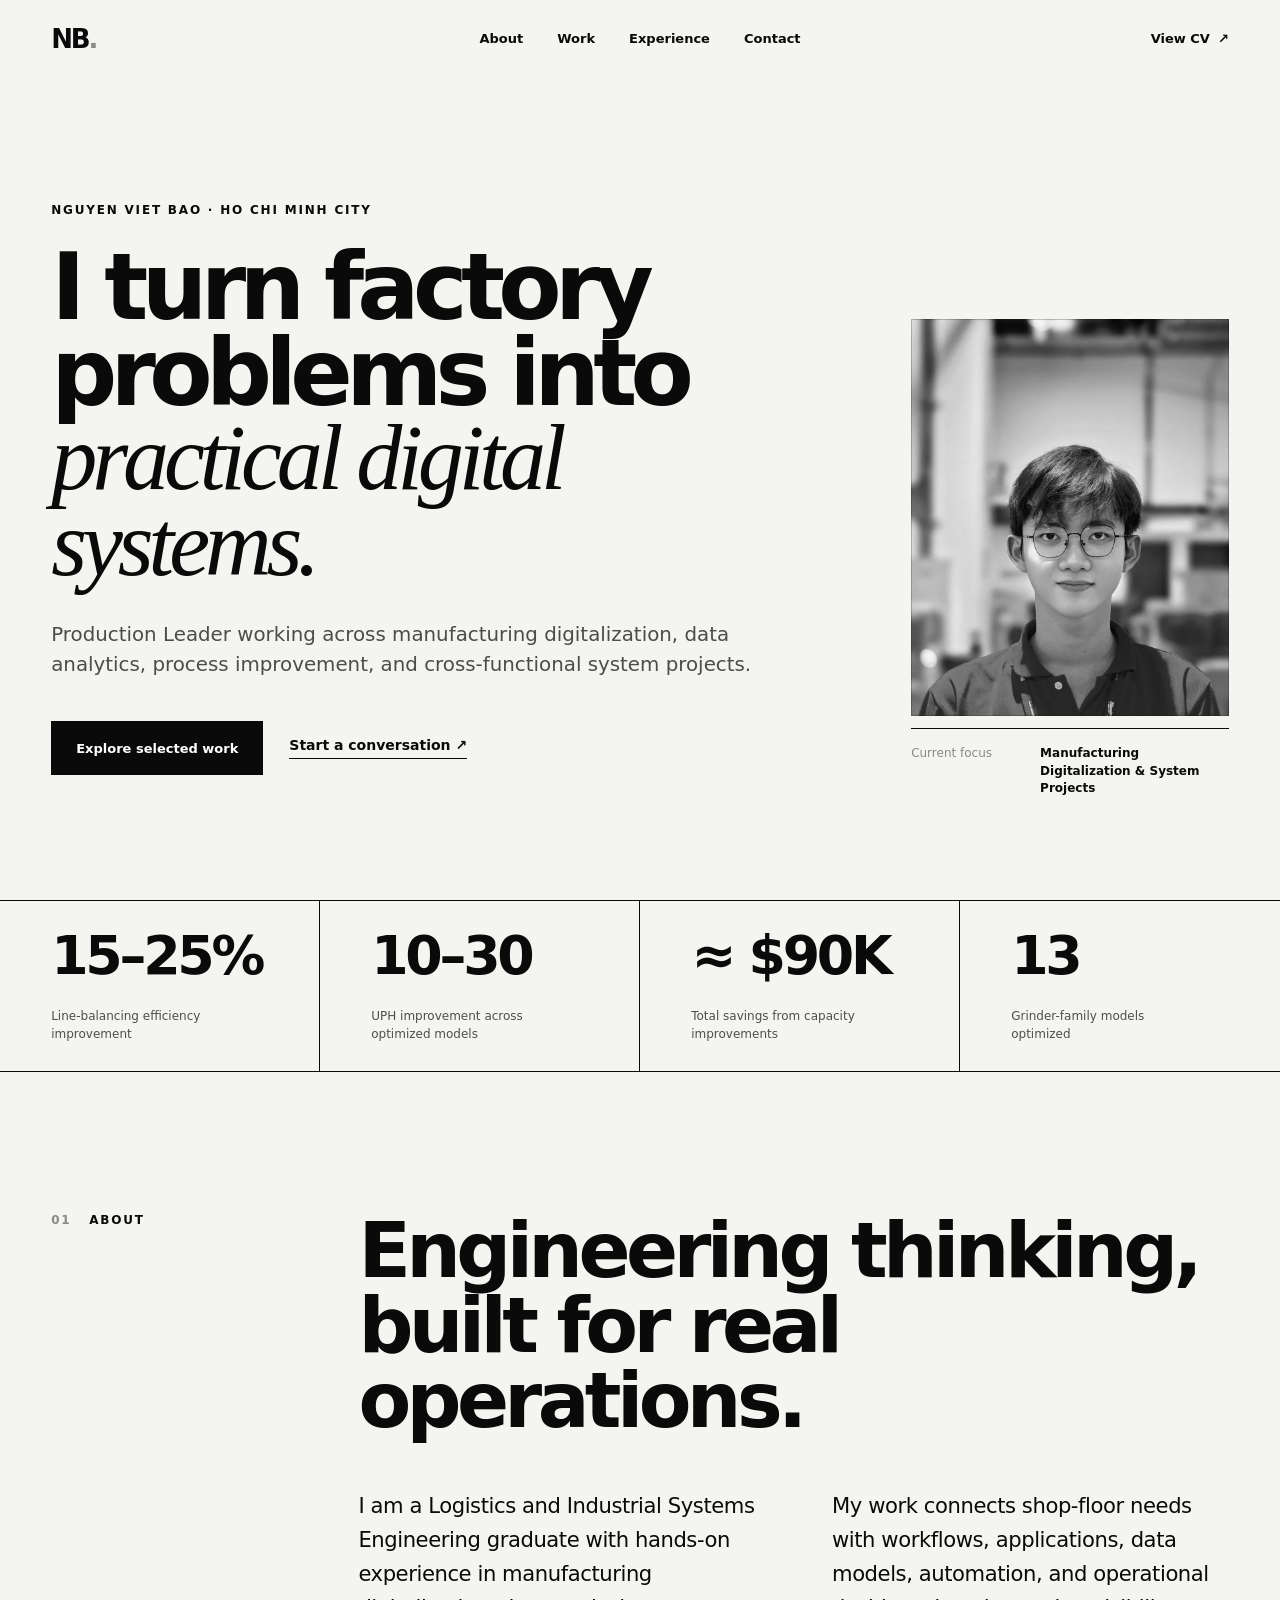
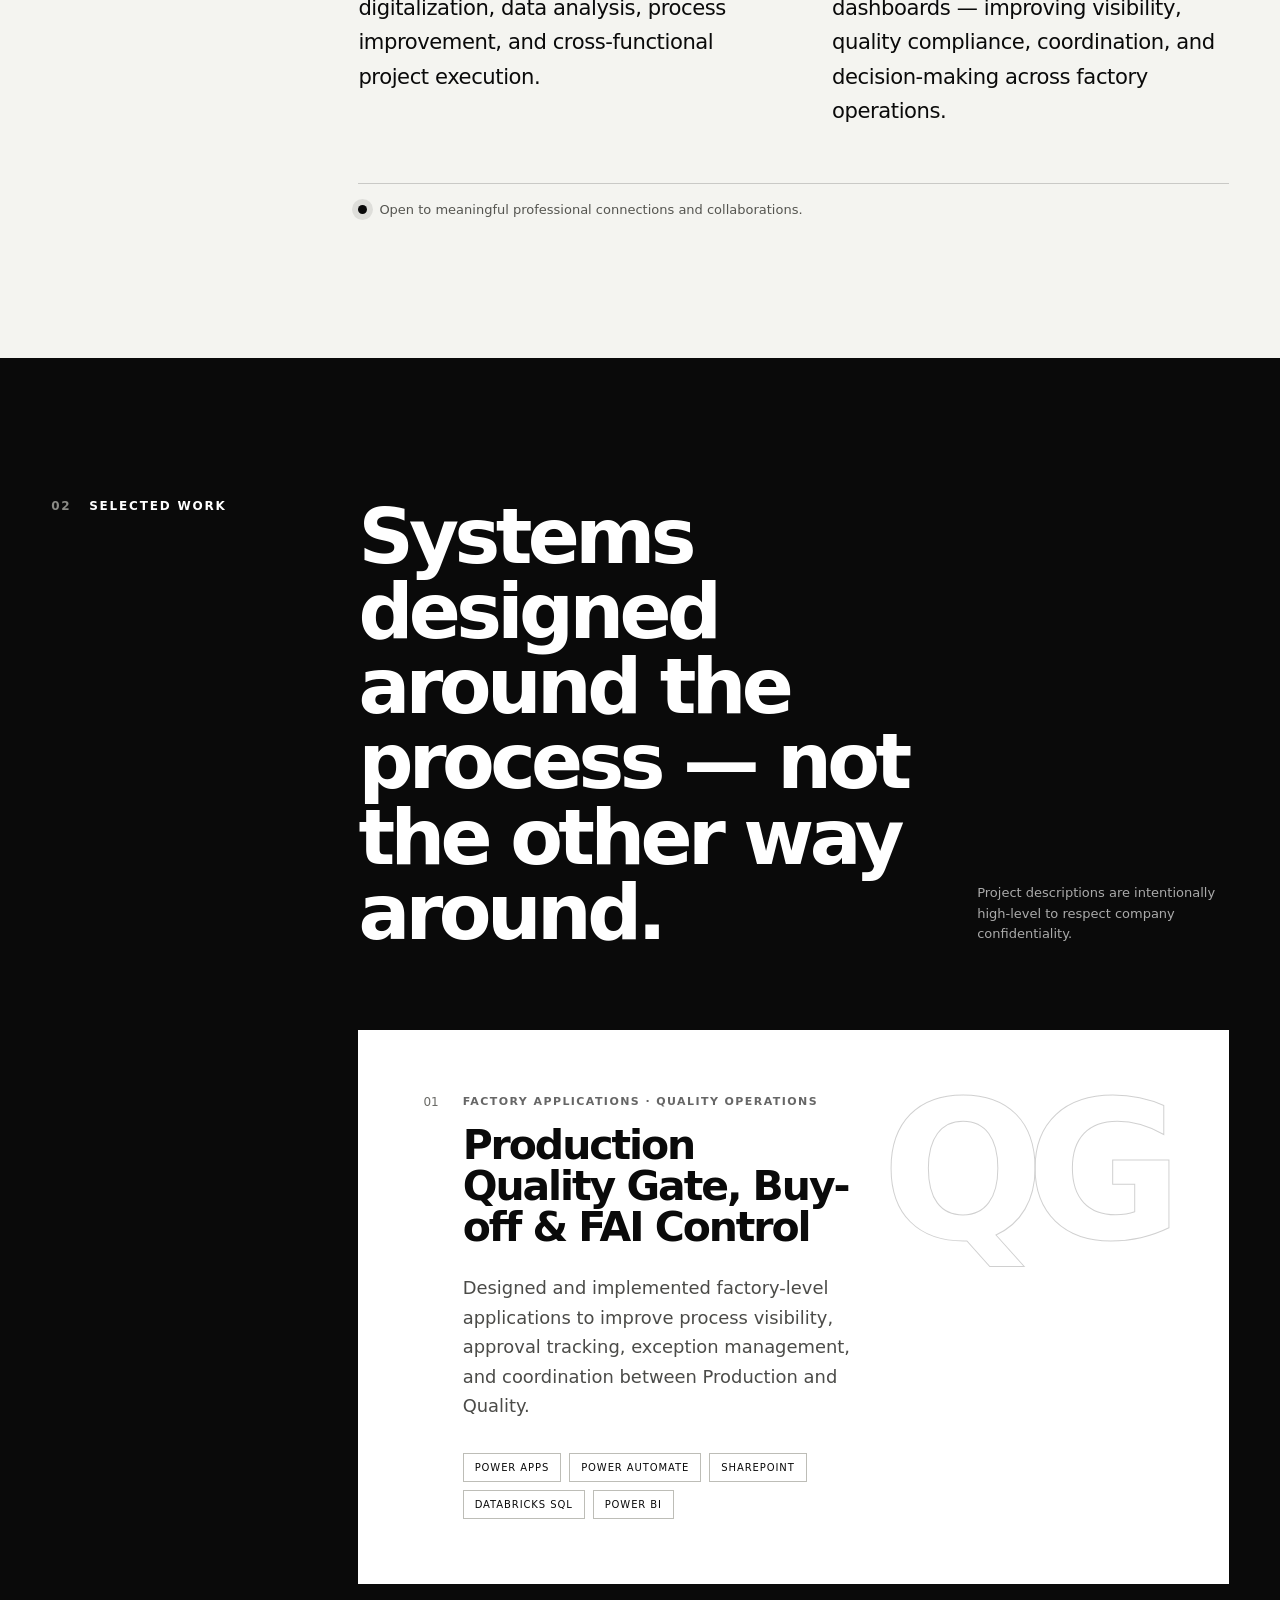
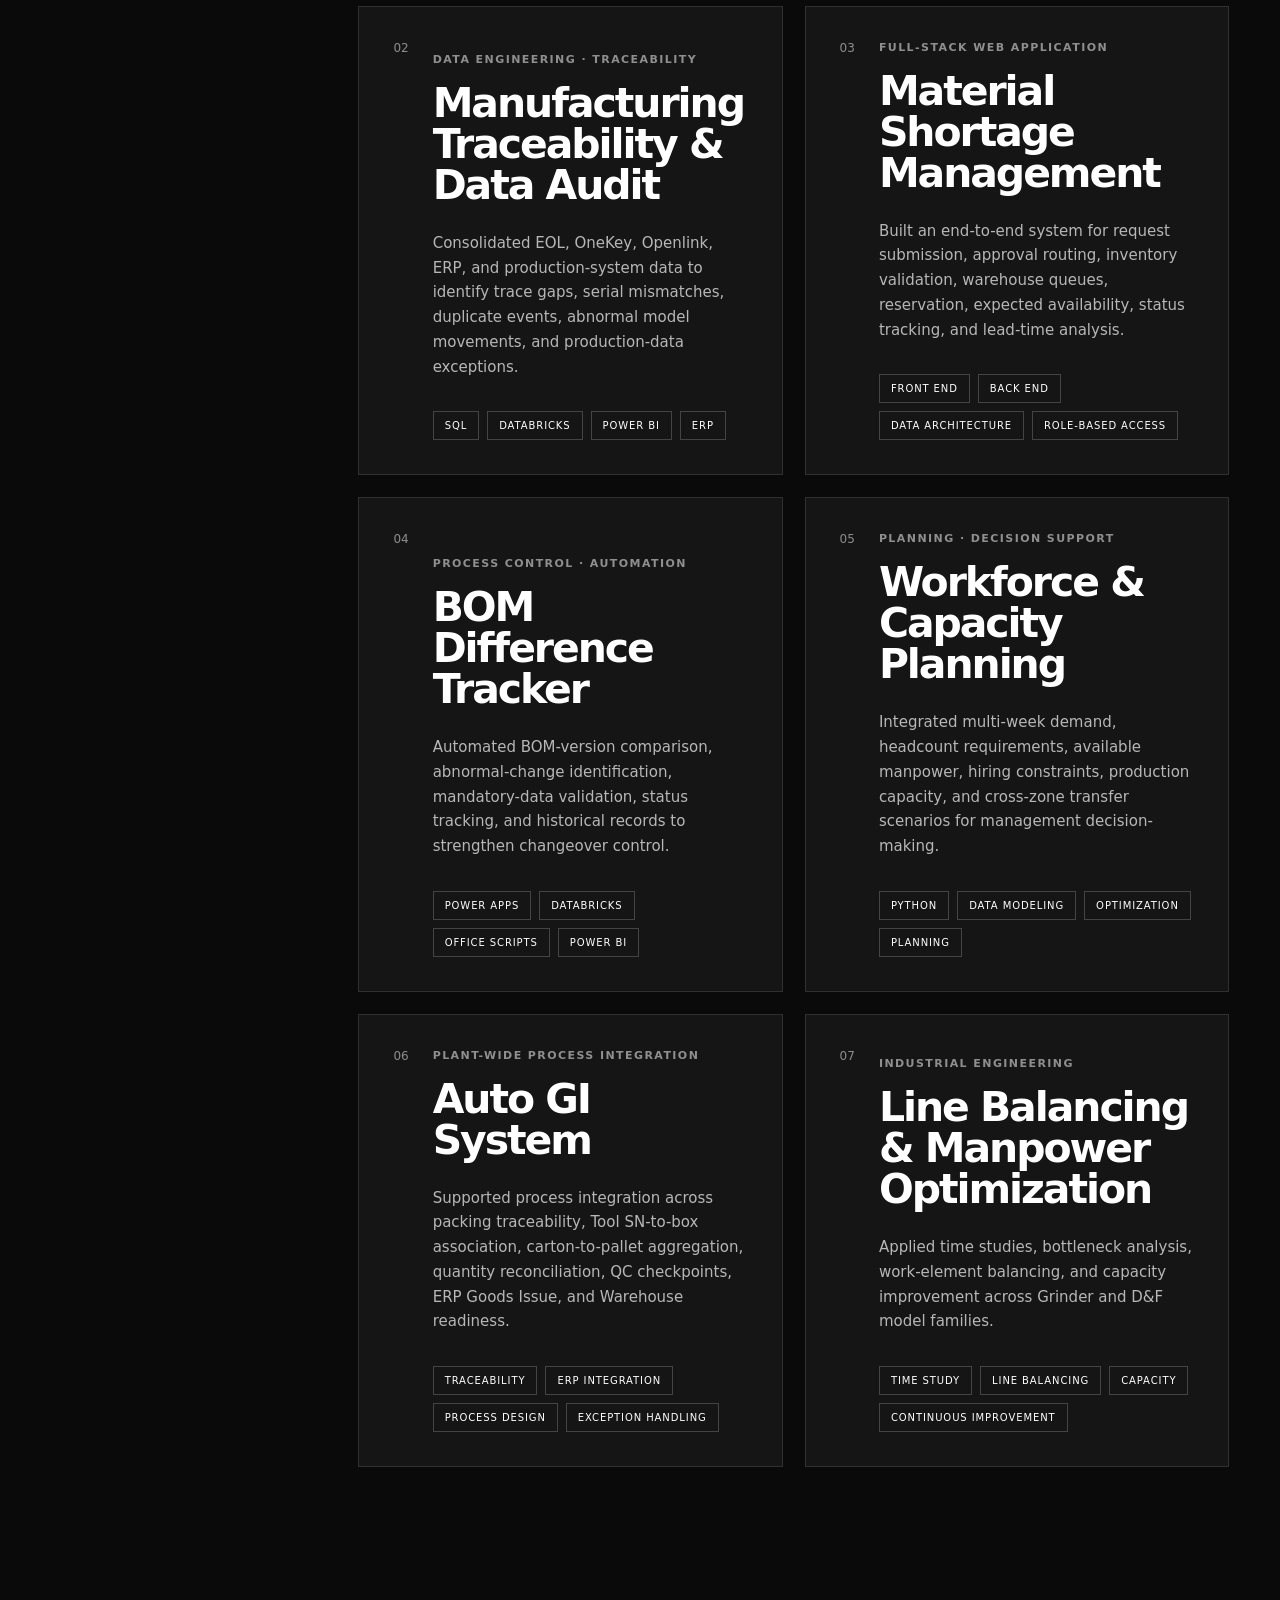
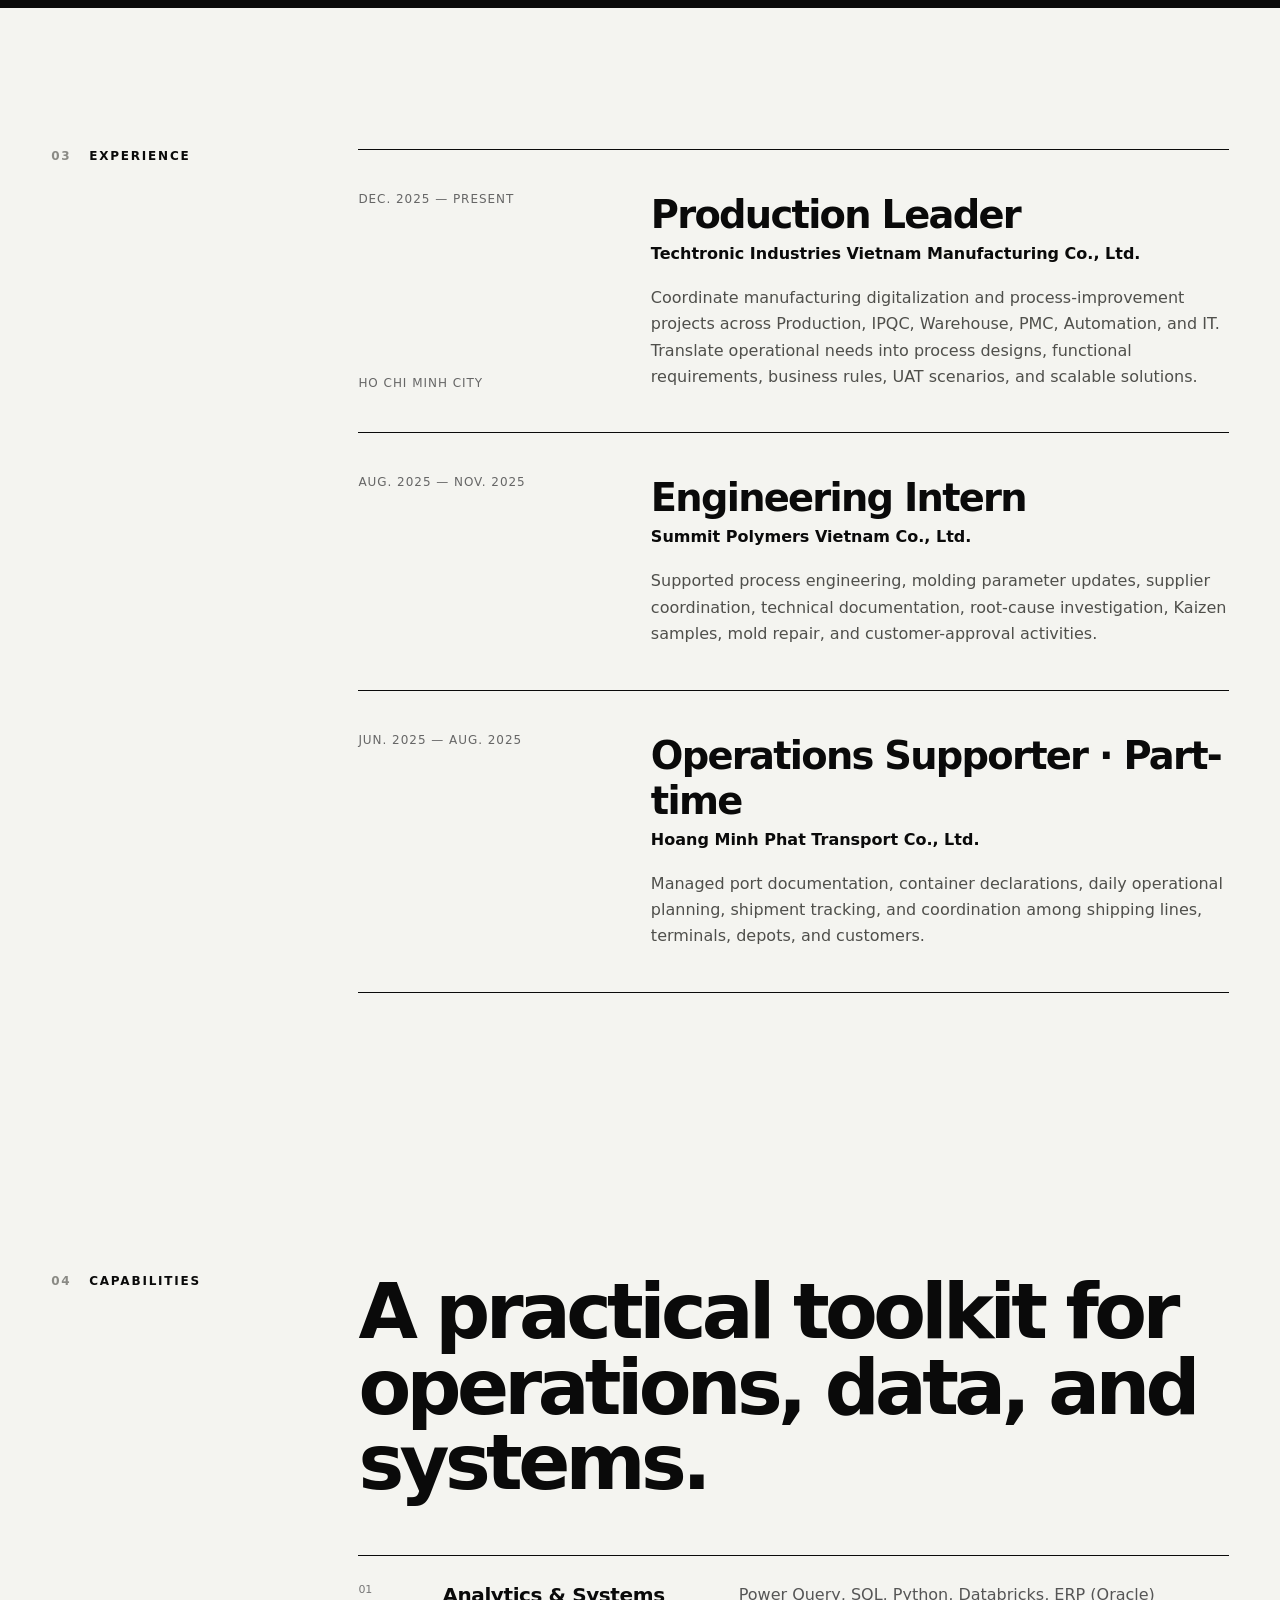
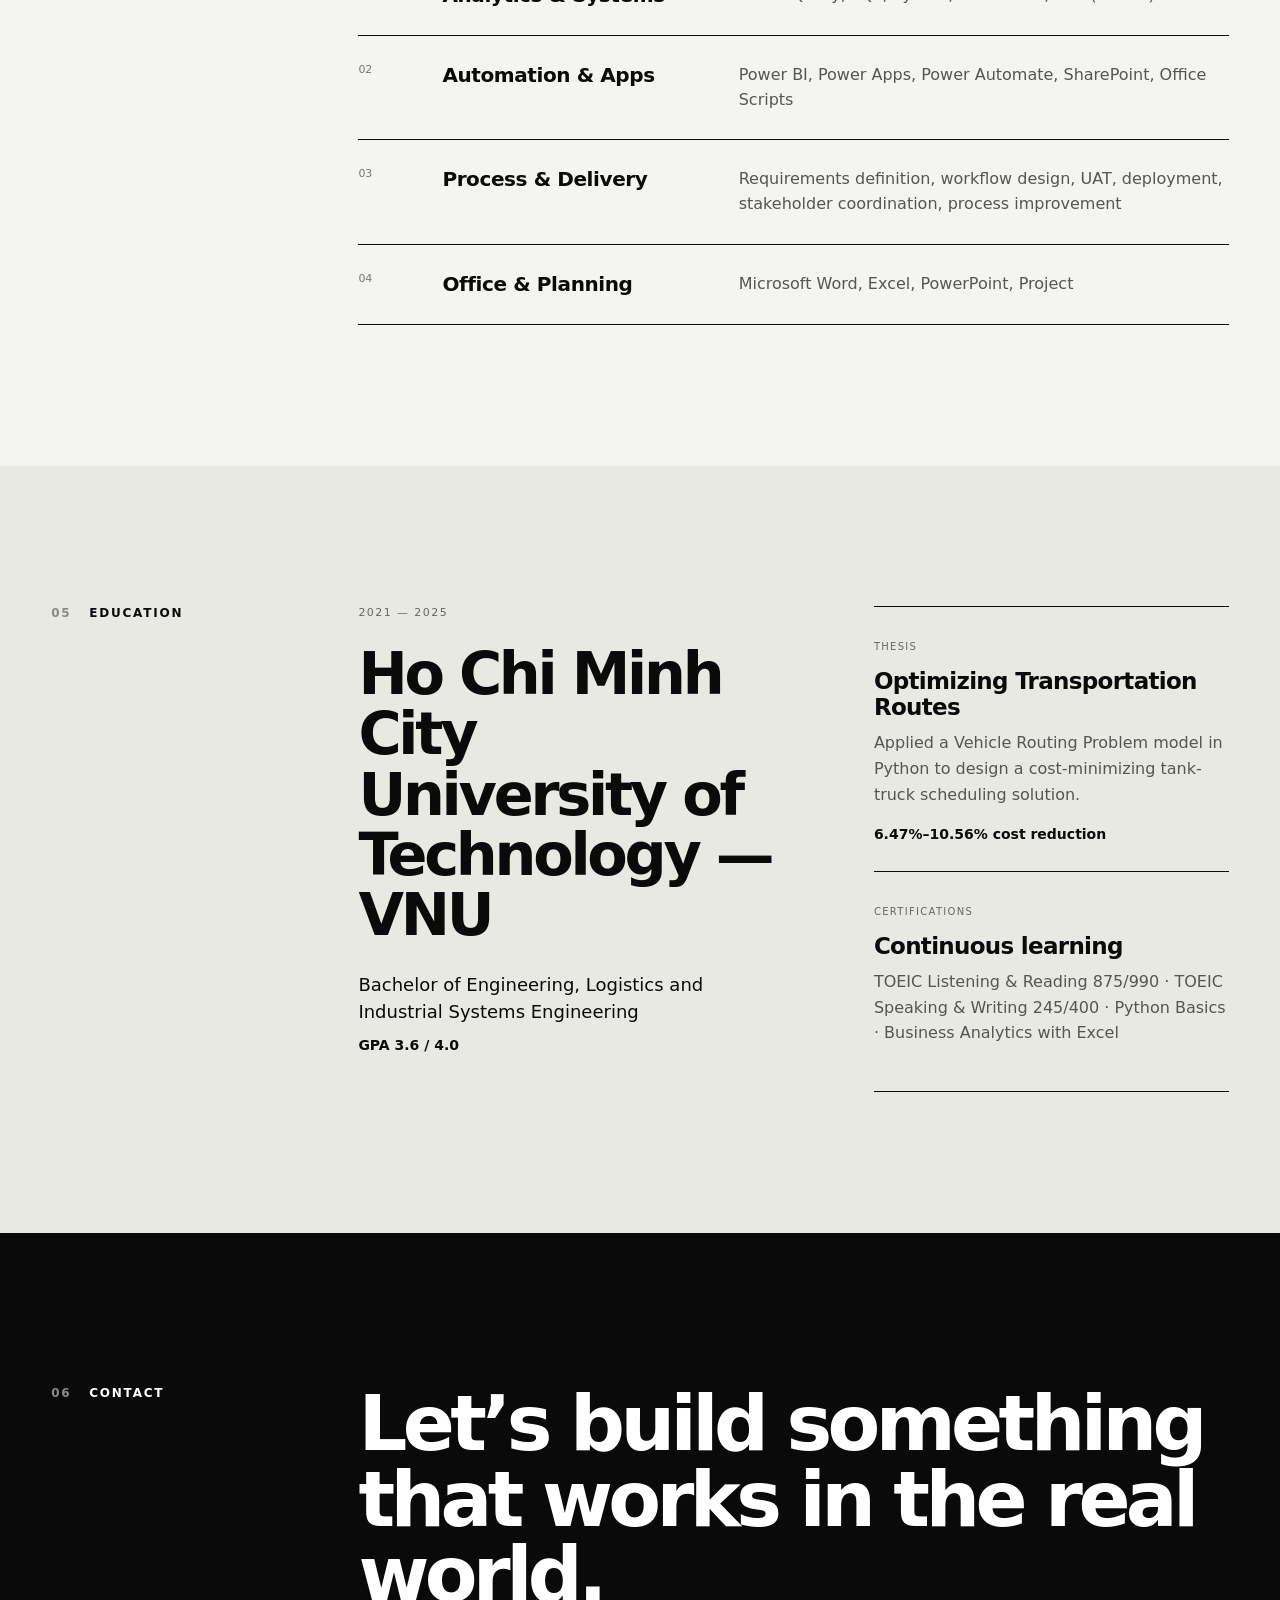
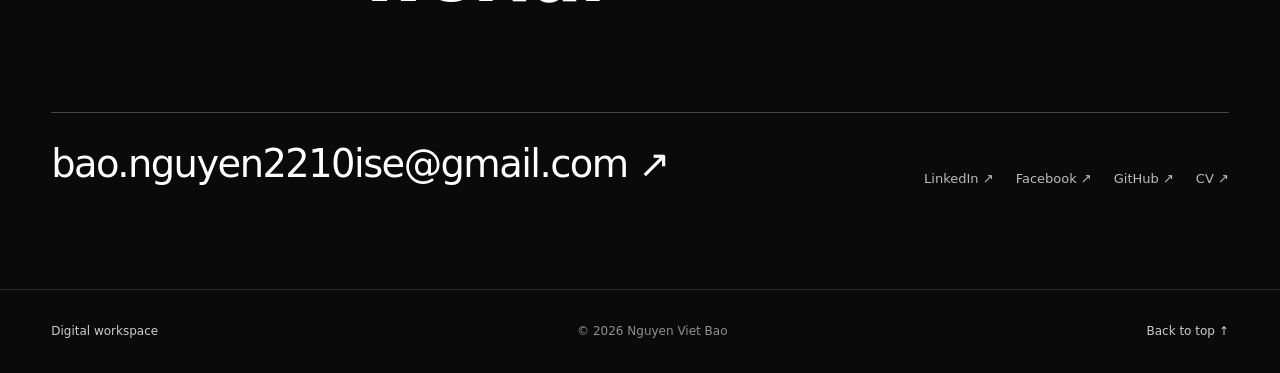
==== portfolio/index.html @ 80ccd32d "Add portfolio website" ====
<!doctype html>
<html lang="en">
<head>
  <meta charset="utf-8">
  <meta name="viewport" content="width=device-width, initial-scale=1">
  <meta name="description" content="Portfolio of Nguyen Viet Bao — Production Leader focused on manufacturing digitalization, system projects, data analytics, and process improvement.">
  <meta name="author" content="Nguyen Viet Bao">
  <meta name="theme-color" content="#0a0a0a">
  <meta property="og:title" content="Nguyen Viet Bao — Portfolio">
  <meta property="og:description" content="Manufacturing digitalization, systems projects, data analytics, and process improvement.">
  <meta property="og:type" content="website">
  <meta property="og:url" content="https://baonguyen2210ise-bit.github.io/portfolio/">
  <meta property="og:image" content="https://baonguyen2210ise-bit.github.io/portfolio/assets/images/profile.webp">
  <link rel="canonical" href="https://baonguyen2210ise-bit.github.io/portfolio/">
  <link rel="icon" href="./favicon.svg" type="image/svg+xml">
  <link rel="preload" href="./assets/images/profile.webp" as="image" type="image/webp">
  <link rel="stylesheet" href="./assets/css/style.css">
  <title>Nguyen Viet Bao — Manufacturing Digitalization Portfolio</title>
</head>
<body>
  <div class="page-loader" aria-hidden="true"><span>NB</span></div>
  <div class="scroll-progress" aria-hidden="true"></div>

  <header class="site-header" id="top">
    <a class="logo" href="#top" aria-label="Back to top">NB<span>.</span></a>
    <button class="menu-toggle" type="button" aria-expanded="false" aria-controls="main-nav">
      <span></span><span></span><span></span><span class="sr-only">Toggle navigation</span>
    </button>
    <nav id="main-nav" class="main-nav" aria-label="Primary navigation">
      <a href="#about">About</a>
      <a href="#work">Work</a>
      <a href="#experience">Experience</a>
      <a href="#contact">Contact</a>
    </nav>
    <a class="header-cta" href="./assets/documents/Nguyen_Viet_Bao_CV.pdf" target="_blank" rel="noopener">View CV <span>↗</span></a>
  </header>

  <main>
    <section class="hero section-pad" aria-labelledby="hero-title">
      <div class="hero-copy reveal">
        <p class="kicker">Nguyen Viet Bao · Ho Chi Minh City</p>
        <h1 id="hero-title">I turn factory problems into <em>practical digital systems.</em></h1>
        <p class="hero-summary">Production Leader working across manufacturing digitalization, data analytics, process improvement, and cross-functional system projects.</p>
        <div class="hero-actions">
          <a class="button button-dark" href="#work">Explore selected work</a>
          <a class="text-link" href="mailto:bao.nguyen2210ise@gmail.com">Start a conversation <span>↗</span></a>
        </div>
      </div>
      <figure class="hero-portrait reveal" data-delay="120">
        <div class="portrait-frame"><img src="./assets/images/profile.webp" alt="Portrait of Nguyen Viet Bao" width="960" height="1200"></div>
        <figcaption><span>Current focus</span><strong>Manufacturing Digitalization &amp; System Projects</strong></figcaption>
      </figure>
    </section>

    <section class="metrics" aria-label="Selected career outcomes">
      <div class="metric reveal"><strong>15–25%</strong><span>Line-balancing efficiency improvement</span></div>
      <div class="metric reveal" data-delay="70"><strong>10–30</strong><span>UPH improvement across optimized models</span></div>
      <div class="metric reveal" data-delay="140"><strong>≈ $90K</strong><span>Total savings from capacity improvements</span></div>
      <div class="metric reveal" data-delay="210"><strong>13</strong><span>Grinder-family models optimized</span></div>
    </section>

    <section id="about" class="about section-pad section-grid">
      <div class="section-label reveal"><span>01</span> About</div>
      <div class="about-content reveal">
        <h2>Engineering thinking, built for real operations.</h2>
        <div class="about-columns">
          <p>I am a Logistics and Industrial Systems Engineering graduate with hands-on experience in manufacturing digitalization, data analysis, process improvement, and cross-functional project execution.</p>
          <p>My work connects shop-floor needs with workflows, applications, data models, automation, and operational dashboards — improving visibility, quality compliance, coordination, and decision-making across factory operations.</p>
        </div>
        <div class="availability"><span></span> Open to meaningful professional connections and collaborations.</div>
      </div>
    </section>

    <section id="work" class="work section-pad section-grid section-dark">
      <div class="section-label reveal"><span>02</span> Selected work</div>
      <div class="work-content">
        <div class="work-heading reveal">
          <h2>Systems designed around the process — not the other way around.</h2>
          <p>Project descriptions are intentionally high-level to respect company confidentiality.</p>
        </div>

        <article class="project project-featured reveal">
          <div class="project-index">01</div>
          <div class="project-main">
            <p class="project-type">Factory applications · Quality operations</p>
            <h3>Production Quality Gate, Buy-off &amp; FAI Control</h3>
            <p>Designed and implemented factory-level applications to improve process visibility, approval tracking, exception management, and coordination between Production and Quality.</p>
            <ul class="tags" aria-label="Technologies"><li>Power Apps</li><li>Power Automate</li><li>SharePoint</li><li>Databricks SQL</li><li>Power BI</li></ul>
          </div>
          <div class="project-mark" aria-hidden="true">QG</div>
        </article>

        <div class="project-grid">
          <article class="project reveal">
            <div class="project-index">02</div>
            <div class="project-main">
              <p class="project-type">Data engineering · Traceability</p>
              <h3>Manufacturing Traceability &amp; Data Audit</h3>
              <p>Consolidated EOL, OneKey, Openlink, ERP, and production-system data to identify trace gaps, serial mismatches, duplicate events, abnormal model movements, and production-data exceptions.</p>
              <ul class="tags"><li>SQL</li><li>Databricks</li><li>Power BI</li><li>ERP</li></ul>
            </div>
          </article>

          <article class="project reveal" data-delay="80">
            <div class="project-index">03</div>
            <div class="project-main">
              <p class="project-type">Full-stack web application</p>
              <h3>Material Shortage Management</h3>
              <p>Built an end-to-end system for request submission, approval routing, inventory validation, warehouse queues, reservation, expected availability, status tracking, and lead-time analysis.</p>
              <ul class="tags"><li>Front end</li><li>Back end</li><li>Data architecture</li><li>Role-based access</li></ul>
            </div>
          </article>

          <article class="project reveal">
            <div class="project-index">04</div>
            <div class="project-main">
              <p class="project-type">Process control · Automation</p>
              <h3>BOM Difference Tracker</h3>
              <p>Automated BOM-version comparison, abnormal-change identification, mandatory-data validation, status tracking, and historical records to strengthen changeover control.</p>
              <ul class="tags"><li>Power Apps</li><li>Databricks</li><li>Office Scripts</li><li>Power BI</li></ul>
            </div>
          </article>

          <article class="project reveal" data-delay="80">
            <div class="project-index">05</div>
            <div class="project-main">
              <p class="project-type">Planning · Decision support</p>
              <h3>Workforce &amp; Capacity Planning</h3>
              <p>Integrated multi-week demand, headcount requirements, available manpower, hiring constraints, production capacity, and cross-zone transfer scenarios for management decision-making.</p>
              <ul class="tags"><li>Python</li><li>Data modeling</li><li>Optimization</li><li>Planning</li></ul>
            </div>
          </article>

          <article class="project reveal">
            <div class="project-index">06</div>
            <div class="project-main">
              <p class="project-type">Plant-wide process integration</p>
              <h3>Auto GI System</h3>
              <p>Supported process integration across packing traceability, Tool SN-to-box association, carton-to-pallet aggregation, quantity reconciliation, QC checkpoints, ERP Goods Issue, and Warehouse readiness.</p>
              <ul class="tags"><li>Traceability</li><li>ERP integration</li><li>Process design</li><li>Exception handling</li></ul>
            </div>
          </article>

          <article class="project reveal" data-delay="80">
            <div class="project-index">07</div>
            <div class="project-main">
              <p class="project-type">Industrial engineering</p>
              <h3>Line Balancing &amp; Manpower Optimization</h3>
              <p>Applied time studies, bottleneck analysis, work-element balancing, and capacity improvement across Grinder and D&amp;F model families.</p>
              <ul class="tags"><li>Time study</li><li>Line balancing</li><li>Capacity</li><li>Continuous improvement</li></ul>
            </div>
          </article>
        </div>
      </div>
    </section>

    <section id="experience" class="experience section-pad section-grid">
      <div class="section-label reveal"><span>03</span> Experience</div>
      <div class="timeline">
        <article class="timeline-item reveal">
          <div class="timeline-meta"><time>Dec. 2025 — Present</time><span>Ho Chi Minh City</span></div>
          <div class="timeline-body"><h3>Production Leader</h3><p class="company">Techtronic Industries Vietnam Manufacturing Co., Ltd.</p><p>Coordinate manufacturing digitalization and process-improvement projects across Production, IPQC, Warehouse, PMC, Automation, and IT. Translate operational needs into process designs, functional requirements, business rules, UAT scenarios, and scalable solutions.</p></div>
        </article>
        <article class="timeline-item reveal">
          <div class="timeline-meta"><time>Aug. 2025 — Nov. 2025</time></div>
          <div class="timeline-body"><h3>Engineering Intern</h3><p class="company">Summit Polymers Vietnam Co., Ltd.</p><p>Supported process engineering, molding parameter updates, supplier coordination, technical documentation, root-cause investigation, Kaizen samples, mold repair, and customer-approval activities.</p></div>
        </article>
        <article class="timeline-item reveal">
          <div class="timeline-meta"><time>Jun. 2025 — Aug. 2025</time></div>
          <div class="timeline-body"><h3>Operations Supporter · Part-time</h3><p class="company">Hoang Minh Phat Transport Co., Ltd.</p><p>Managed port documentation, container declarations, daily operational planning, shipment tracking, and coordination among shipping lines, terminals, depots, and customers.</p></div>
        </article>
      </div>
    </section>

    <section class="capabilities section-pad section-grid">
      <div class="section-label reveal"><span>04</span> Capabilities</div>
      <div class="capability-content">
        <div class="capability-intro reveal"><h2>A practical toolkit for operations, data, and systems.</h2></div>
        <div class="capability-list">
          <div class="capability-row reveal"><span>01</span><h3>Analytics &amp; Systems</h3><p>Power Query, SQL, Python, Databricks, ERP (Oracle)</p></div>
          <div class="capability-row reveal"><span>02</span><h3>Automation &amp; Apps</h3><p>Power BI, Power Apps, Power Automate, SharePoint, Office Scripts</p></div>
          <div class="capability-row reveal"><span>03</span><h3>Process &amp; Delivery</h3><p>Requirements definition, workflow design, UAT, deployment, stakeholder coordination, process improvement</p></div>
          <div class="capability-row reveal"><span>04</span><h3>Office &amp; Planning</h3><p>Microsoft Word, Excel, PowerPoint, Project</p></div>
        </div>
      </div>
    </section>

    <section class="education section-pad section-grid section-soft">
      <div class="section-label reveal"><span>05</span> Education</div>
      <div class="education-content">
        <article class="education-main reveal"><p class="year">2021 — 2025</p><h2>Ho Chi Minh City University of Technology — VNU</h2><p>Bachelor of Engineering, Logistics and Industrial Systems Engineering</p><strong>GPA 3.6 / 4.0</strong></article>
        <div class="education-details">
          <article class="mini-card reveal"><span>Thesis</span><h3>Optimizing Transportation Routes</h3><p>Applied a Vehicle Routing Problem model in Python to design a cost-minimizing tank-truck scheduling solution.</p><strong>6.47%–10.56% cost reduction</strong></article>
          <article class="mini-card reveal" data-delay="80"><span>Certifications</span><h3>Continuous learning</h3><p>TOEIC Listening &amp; Reading 875/990 · TOEIC Speaking &amp; Writing 245/400 · Python Basics · Business Analytics with Excel</p></article>
        </div>
      </div>
    </section>

    <section id="contact" class="contact section-pad section-dark">
      <div class="contact-top reveal"><p class="section-label"><span>06</span> Contact</p><h2>Let’s build something that works in the real world.</h2></div>
      <div class="contact-bottom reveal">
        <a class="email-link" href="mailto:bao.nguyen2210ise@gmail.com">bao.nguyen2210ise@gmail.com <span>↗</span></a>
        <div class="social-links">
          <a href="https://www.linkedin.com/in/bao-nguyen-ba9554152/" target="_blank" rel="noopener noreferrer">LinkedIn ↗</a>
          <a href="https://www.facebook.com/nguyenbao2210" target="_blank" rel="noopener noreferrer">Facebook ↗</a>
          <a href="https://github.com/baonguyen2210ise-bit" target="_blank" rel="noopener noreferrer">GitHub ↗</a>
          <a href="./assets/documents/Nguyen_Viet_Bao_CV.pdf" target="_blank" rel="noopener">CV ↗</a>
        </div>
      </div>
    </section>
  </main>

  <footer class="site-footer">
    <a href="../">Digital workspace</a>
    <span>© <span id="year"></span> Nguyen Viet Bao</span>
    <a href="#top">Back to top ↑</a>
  </footer>

  <script src="./assets/js/main.js" defer></script>
</body>
</html>
---- portfolio/assets/css/style.css ----
:root {
  --ink:#0a0a0a;
  --paper:#f4f4f0;
  --white:#fff;
  --soft:#e9e9e4;
  --mid:#8a8a85;
  --line:rgba(10,10,10,.18);
  --line-light:rgba(255,255,255,.24);
  --ease:cubic-bezier(.2,.75,.2,1);
}
* { box-sizing:border-box; }
html { scroll-behavior:smooth; scroll-padding-top:90px; }
body { margin:0; background:var(--paper); color:var(--ink); font-family:Inter, ui-sans-serif, system-ui, -apple-system, BlinkMacSystemFont, "Segoe UI", sans-serif; -webkit-font-smoothing:antialiased; }
body.menu-open { overflow:hidden; }
a { color:inherit; }
img { max-width:100%; display:block; }
button { font:inherit; }
::selection { background:var(--ink); color:var(--paper); }
.sr-only { position:absolute; width:1px; height:1px; padding:0; margin:-1px; overflow:hidden; clip:rect(0,0,0,0); white-space:nowrap; border:0; }
.page-loader { position:fixed; inset:0; z-index:9999; display:grid; place-items:center; background:var(--ink); color:var(--white); transition:opacity .7s var(--ease), visibility .7s var(--ease); }
.page-loader span { width:72px; height:72px; border:1px solid rgba(255,255,255,.55); border-radius:50%; display:grid; place-items:center; font-weight:800; letter-spacing:-.05em; animation:pulse 1.2s ease-in-out infinite; }
body.loaded .page-loader { opacity:0; visibility:hidden; }
@keyframes pulse { 50% { transform:scale(.92); opacity:.6; } }
.scroll-progress { position:fixed; top:0; left:0; z-index:2000; width:100%; height:2px; background:var(--ink); transform:scaleX(0); transform-origin:left; }
.site-header { position:sticky; top:0; z-index:1000; height:78px; padding:0 clamp(22px,4vw,64px); display:grid; grid-template-columns:1fr auto 1fr; align-items:center; background:rgba(244,244,240,.9); border-bottom:1px solid transparent; backdrop-filter:blur(18px); transition:border-color .3s ease; }
.site-header.scrolled { border-color:var(--line); }
.logo { font-size:26px; line-height:1; font-weight:900; letter-spacing:-.08em; text-decoration:none; }
.logo span { color:var(--mid); }
.main-nav { display:flex; gap:34px; }
.main-nav a, .header-cta { font-size:13px; font-weight:700; text-decoration:none; position:relative; }
.main-nav a::after { content:""; position:absolute; left:0; right:0; bottom:-6px; height:1px; background:currentColor; transform:scaleX(0); transform-origin:right; transition:transform .35s var(--ease); }
.main-nav a:hover::after, .main-nav a.active::after { transform:scaleX(1); transform-origin:left; }
.header-cta { justify-self:end; display:flex; gap:8px; align-items:center; }
.header-cta span { transition:transform .3s var(--ease); }
.header-cta:hover span { transform:translate(3px,-3px); }
.menu-toggle { display:none; border:0; background:none; padding:10px; cursor:pointer; }
.menu-toggle > span:not(.sr-only) { display:block; width:23px; height:1px; background:var(--ink); margin:5px 0; transition:transform .3s ease, opacity .3s ease; }
.section-pad { padding:clamp(88px,11vw,170px) clamp(22px,4vw,64px); }
.section-grid { display:grid; grid-template-columns:minmax(140px,1fr) minmax(0,4fr); gap:clamp(40px,7vw,120px); }
.section-label { margin:0; font-size:12px; text-transform:uppercase; letter-spacing:.15em; font-weight:800; }
.section-label span { display:inline-block; width:32px; color:var(--mid); }
.section-dark { background:var(--ink); color:var(--white); }
.section-soft { background:var(--soft); }
.hero { min-height:calc(100vh - 78px); display:grid; grid-template-columns:minmax(0,1.55fr) minmax(280px,.65fr); align-items:center; gap:clamp(50px,8vw,140px); padding-top:clamp(64px,8vw,110px); padding-bottom:clamp(64px,8vw,110px); overflow:hidden; }
.kicker { margin:0 0 28px; font-size:12px; text-transform:uppercase; letter-spacing:.15em; font-weight:800; }
.hero h1 { margin:0; max-width:1080px; font-size:clamp(55px,7.2vw,116px); line-height:.93; letter-spacing:-.072em; font-weight:850; }
.hero h1 em { display:block; font-family:Georgia, "Times New Roman", serif; font-weight:400; letter-spacing:-.055em; }
.hero-summary { max-width:720px; margin:32px 0 0; font-size:clamp(18px,1.55vw,23px); line-height:1.55; color:#4c4c48; }
.hero-actions { margin-top:40px; display:flex; align-items:center; flex-wrap:wrap; gap:26px; }
.button { min-height:54px; display:inline-flex; align-items:center; justify-content:center; padding:0 24px; border:1px solid var(--ink); font-size:13px; font-weight:800; text-decoration:none; transition:background .3s ease, color .3s ease, transform .3s var(--ease); }
.button-dark { background:var(--ink); color:var(--white); }
.button:hover { transform:translateY(-3px); }
.button-dark:hover { background:transparent; color:var(--ink); }
.text-link { font-size:14px; font-weight:750; text-decoration:none; border-bottom:1px solid var(--ink); padding-bottom:5px; }
.text-link span { display:inline-block; transition:transform .3s var(--ease); }
.text-link:hover span { transform:translate(4px,-4px); }
.hero-portrait { margin:0; align-self:end; width:100%; }
.portrait-frame { position:relative; overflow:hidden; background:#d9d9d4; }
.portrait-frame::after { content:""; position:absolute; inset:0; border:1px solid rgba(10,10,10,.22); pointer-events:none; }
.portrait-frame img { width:100%; height:auto; aspect-ratio:4/5; object-fit:cover; filter:grayscale(1) contrast(1.03); transform:scale(1.01); transition:filter .6s var(--ease), transform .8s var(--ease); }
.hero-portrait:hover img { filter:grayscale(.25); transform:scale(1.035); }
.hero-portrait figcaption { display:grid; grid-template-columns:1fr 1.7fr; gap:18px; padding-top:16px; font-size:12px; line-height:1.45; border-top:1px solid var(--ink); margin-top:12px; }
.hero-portrait figcaption span { color:var(--mid); }
.metrics { display:grid; grid-template-columns:repeat(4,1fr); border-top:1px solid var(--ink); border-bottom:1px solid var(--ink); }
.metric { min-height:170px; padding:28px clamp(22px,4vw,64px); border-right:1px solid var(--ink); display:flex; flex-direction:column; justify-content:space-between; }
.metric:last-child { border-right:0; }
.metric strong { font-size:clamp(34px,4.2vw,68px); line-height:1; letter-spacing:-.06em; }
.metric span { max-width:180px; font-size:12px; line-height:1.45; color:#4e4e4a; }
.about-content h2, .work-heading h2, .capability-intro h2, .contact h2 { margin:0; font-size:clamp(42px,6vw,88px); line-height:.98; letter-spacing:-.06em; max-width:1080px; }
.about-columns { margin-top:50px; display:grid; grid-template-columns:1fr 1fr; gap:clamp(30px,6vw,90px); }
.about-columns p { margin:0; font-size:clamp(18px,1.65vw,25px); line-height:1.62; letter-spacing:-.02em; }
.availability { display:flex; align-items:center; gap:12px; margin-top:55px; padding-top:18px; border-top:1px solid var(--line); color:#555550; font-size:13px; }
.availability span { width:9px; height:9px; border-radius:50%; background:var(--ink); box-shadow:0 0 0 6px rgba(10,10,10,.09); }
.work-heading { display:grid; grid-template-columns:2.3fr 1fr; gap:40px; align-items:end; margin-bottom:80px; }
.work-heading p { margin:0 0 5px; color:#aaa; font-size:13px; line-height:1.6; max-width:300px; }
.project { position:relative; min-height:420px; padding:34px; background:#151515; border:1px solid #303030; display:grid; grid-template-columns:auto 1fr; gap:24px; overflow:hidden; transition:background .45s var(--ease), transform .45s var(--ease), border-color .45s ease; }
.project:hover { background:#1d1d1d; border-color:#555; transform:translateY(-6px); }
.project-featured { min-height:500px; grid-template-columns:auto minmax(0,1fr) auto; align-items:end; padding:clamp(34px,5vw,72px); margin-bottom:22px; background:var(--white); color:var(--ink); border-color:var(--white); }
.project-featured:hover { background:#efefeb; border-color:#efefeb; }
.project-index { font-size:12px; color:#8d8d8d; }
.project-featured .project-index { color:#6b6b67; align-self:start; }
.project-main { align-self:end; }
.project-type { margin:0 0 17px; text-transform:uppercase; letter-spacing:.13em; font-size:11px; font-weight:800; color:#8f8f8f; }
.project-featured .project-type { color:#666; }
.project h3 { margin:0; max-width:820px; font-size:clamp(29px,3.2vw,52px); line-height:1; letter-spacing:-.05em; }
.project p:not(.project-type) { margin:25px 0 0; max-width:780px; line-height:1.65; color:#b7b7b7; font-size:15px; }
.project-featured p:not(.project-type) { color:#4b4b48; font-size:clamp(16px,1.4vw,20px); }
.project-mark { align-self:start; font-size:clamp(80px,15vw,220px); font-weight:900; line-height:.8; letter-spacing:-.1em; color:transparent; -webkit-text-stroke:1px #aaa; opacity:.55; }
.tags { list-style:none; margin:32px 0 0; padding:0; display:flex; flex-wrap:wrap; gap:8px; }
.tags li { padding:8px 11px; border:1px solid #444; font-size:10px; text-transform:uppercase; letter-spacing:.09em; }
.project-featured .tags li { border-color:#bdbdb7; }
.project-grid { display:grid; grid-template-columns:1fr 1fr; gap:22px; }
.timeline { border-top:1px solid var(--ink); }
.timeline-item { display:grid; grid-template-columns:minmax(160px,.85fr) minmax(0,2.15fr); gap:clamp(30px,5vw,80px); padding:42px 0; border-bottom:1px solid var(--ink); }
.timeline-meta { display:flex; flex-direction:column; justify-content:space-between; gap:22px; font-size:12px; color:#666; text-transform:uppercase; letter-spacing:.08em; }
.timeline-body h3 { margin:0; font-size:clamp(28px,3vw,48px); letter-spacing:-.045em; }
.timeline-body .company { margin:7px 0 22px; font-weight:750; }
.timeline-body p:last-child { margin:0; max-width:850px; line-height:1.65; color:#4f4f4b; font-size:16px; }
.capability-intro { margin-bottom:55px; }
.capability-list { border-top:1px solid var(--ink); }
.capability-row { display:grid; grid-template-columns:60px minmax(200px,1fr) minmax(300px,1.8fr); gap:24px; align-items:start; padding:27px 0; border-bottom:1px solid var(--ink); }
.capability-row > span { color:#777; font-size:11px; }
.capability-row h3, .capability-row p { margin:0; }
.capability-row h3 { font-size:20px; letter-spacing:-.02em; }
.capability-row p { color:#555; line-height:1.55; }
.education-content { display:grid; grid-template-columns:1.2fr 1fr; gap:clamp(45px,7vw,100px); }
.education-main .year { margin:0 0 25px; text-transform:uppercase; letter-spacing:.13em; font-size:11px; color:#666; }
.education-main h2 { margin:0; font-size:clamp(37px,4.6vw,70px); line-height:1.02; letter-spacing:-.055em; }
.education-main > p:not(.year) { margin:26px 0 10px; font-size:18px; line-height:1.5; }
.education-main strong { font-size:14px; }
.education-details { border-top:1px solid var(--ink); }
.mini-card { padding:28px 0; border-bottom:1px solid var(--ink); }
.mini-card span { text-transform:uppercase; letter-spacing:.13em; font-size:10px; color:#666; }
.mini-card h3 { margin:14px 0 10px; font-size:23px; letter-spacing:-.03em; }
.mini-card p { margin:0 0 17px; line-height:1.6; color:#555; }
.mini-card strong { font-size:14px; }
.contact { padding-top:clamp(90px,12vw,180px); padding-bottom:clamp(70px,8vw,110px); }
.contact-top { display:grid; grid-template-columns:minmax(140px,1fr) minmax(0,4fr); gap:clamp(40px,7vw,120px); }
.contact h2 { max-width:1220px; }
.contact-bottom { margin-top:100px; padding-top:28px; border-top:1px solid var(--line-light); display:flex; align-items:flex-end; justify-content:space-between; gap:40px; }
.email-link { font-size:clamp(20px,3vw,44px); letter-spacing:-.04em; text-decoration:none; }
.email-link span { display:inline-block; transition:transform .3s var(--ease); }
.email-link:hover span { transform:translate(6px,-6px); }
.social-links { display:flex; flex-wrap:wrap; justify-content:flex-end; gap:22px; }
.social-links a { font-size:13px; color:#bbb; text-decoration:none; transition:color .25s ease; }
.social-links a:hover { color:#fff; }
.site-footer { min-height:84px; padding:24px clamp(22px,4vw,64px); display:flex; justify-content:space-between; align-items:center; gap:20px; background:var(--ink); color:#8f8f8f; border-top:1px solid #2d2d2d; font-size:12px; }
.site-footer a { color:#ccc; text-decoration:none; }
.reveal { opacity:0; transform:translateY(28px); transition:opacity .85s var(--ease), transform .85s var(--ease); transition-delay:var(--delay,0ms); }
.reveal.is-visible { opacity:1; transform:none; }
@media (max-width:1020px) {
  .site-header { grid-template-columns:1fr auto; }
  .main-nav { position:fixed; inset:78px 0 0; background:var(--paper); flex-direction:column; justify-content:center; align-items:center; gap:28px; transform:translateY(-110%); transition:transform .55s var(--ease); }
  .main-nav a { font-size:clamp(30px,8vw,58px); letter-spacing:-.05em; }
  .menu-toggle { display:block; justify-self:end; z-index:2; }
  .menu-open .main-nav { transform:none; }
  .menu-open .menu-toggle > span:nth-child(1) { transform:translateY(6px) rotate(45deg); }
  .menu-open .menu-toggle > span:nth-child(2) { opacity:0; }
  .menu-open .menu-toggle > span:nth-child(3) { transform:translateY(-6px) rotate(-45deg); }
  .header-cta { display:none; }
  .hero { grid-template-columns:1fr; min-height:auto; }
  .hero-portrait { max-width:460px; justify-self:end; }
  .metrics { grid-template-columns:1fr 1fr; }
  .metric:nth-child(2) { border-right:0; }
  .metric:nth-child(-n+2) { border-bottom:1px solid var(--ink); }
  .section-grid, .contact-top { grid-template-columns:1fr; }
  .section-label { margin-bottom:8px; }
  .work-heading { grid-template-columns:1fr; }
  .work-heading p { max-width:500px; }
  .education-content { grid-template-columns:1fr; }
}
@media (max-width:720px) {
  .site-header { height:68px; }
  html { scroll-padding-top:78px; }
  .main-nav { inset:68px 0 0; }
  .section-pad { padding-top:84px; padding-bottom:84px; }
  .hero { padding-top:55px; }
  .hero h1 { font-size:clamp(48px,14vw,74px); }
  .hero-actions { align-items:flex-start; flex-direction:column; }
  .hero-portrait { max-width:none; }
  .metrics { grid-template-columns:1fr; }
  .metric { min-height:135px; border-right:0; border-bottom:1px solid var(--ink); }
  .metric:last-child { border-bottom:0; }
  .about-columns { grid-template-columns:1fr; }
  .project-featured { grid-template-columns:auto 1fr; }
  .project-mark { display:none; }
  .project-grid { grid-template-columns:1fr; }
  .project { min-height:370px; padding:26px; }
  .timeline-item { grid-template-columns:1fr; }
  .timeline-meta { flex-direction:row; }
  .capability-row { grid-template-columns:36px 1fr; }
  .capability-row p { grid-column:2; }
  .contact-bottom { margin-top:70px; flex-direction:column; align-items:flex-start; }
  .social-links { justify-content:flex-start; }
  .email-link { overflow-wrap:anywhere; }
  .site-footer { align-items:flex-start; flex-direction:column; }
}
@media (prefers-reduced-motion:reduce) {
  *, *::before, *::after { scroll-behavior:auto!important; animation:none!important; transition:none!important; }
  .reveal { opacity:1; transform:none; }
  .page-loader { display:none; }
}
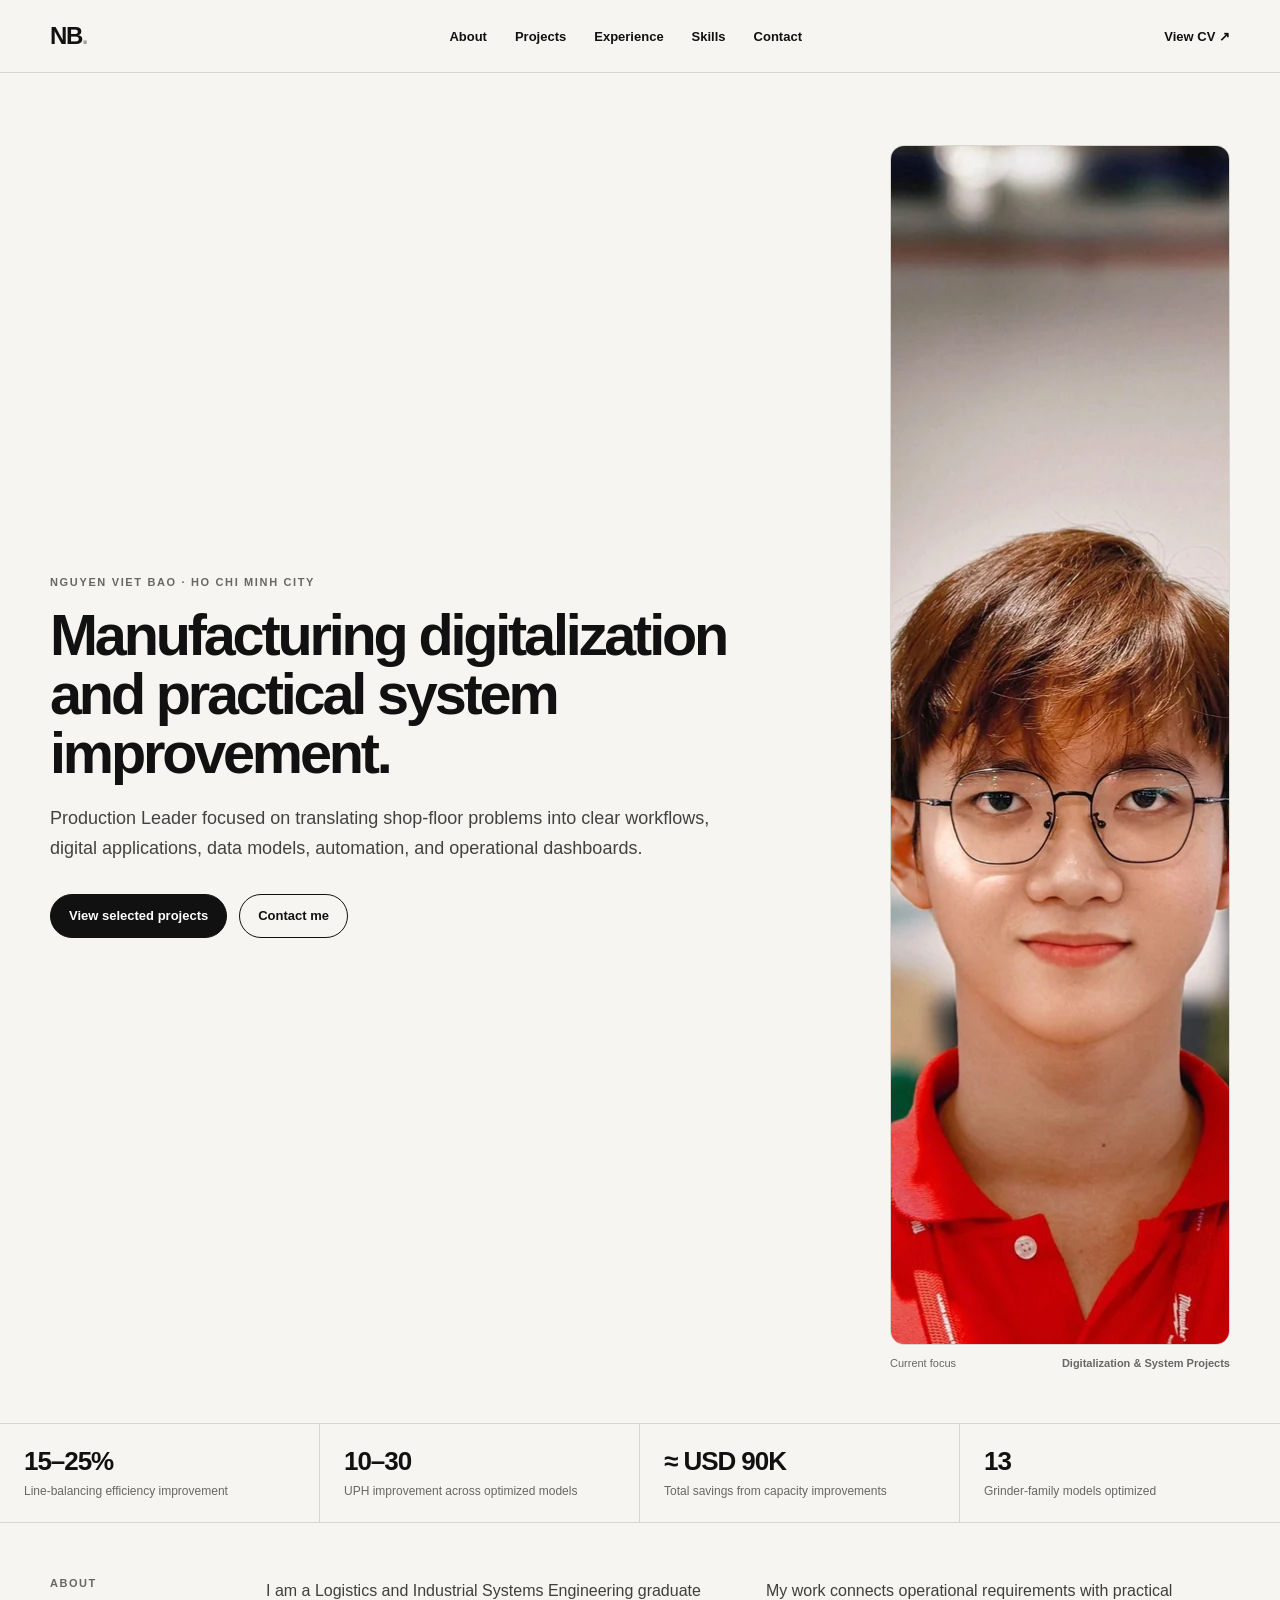
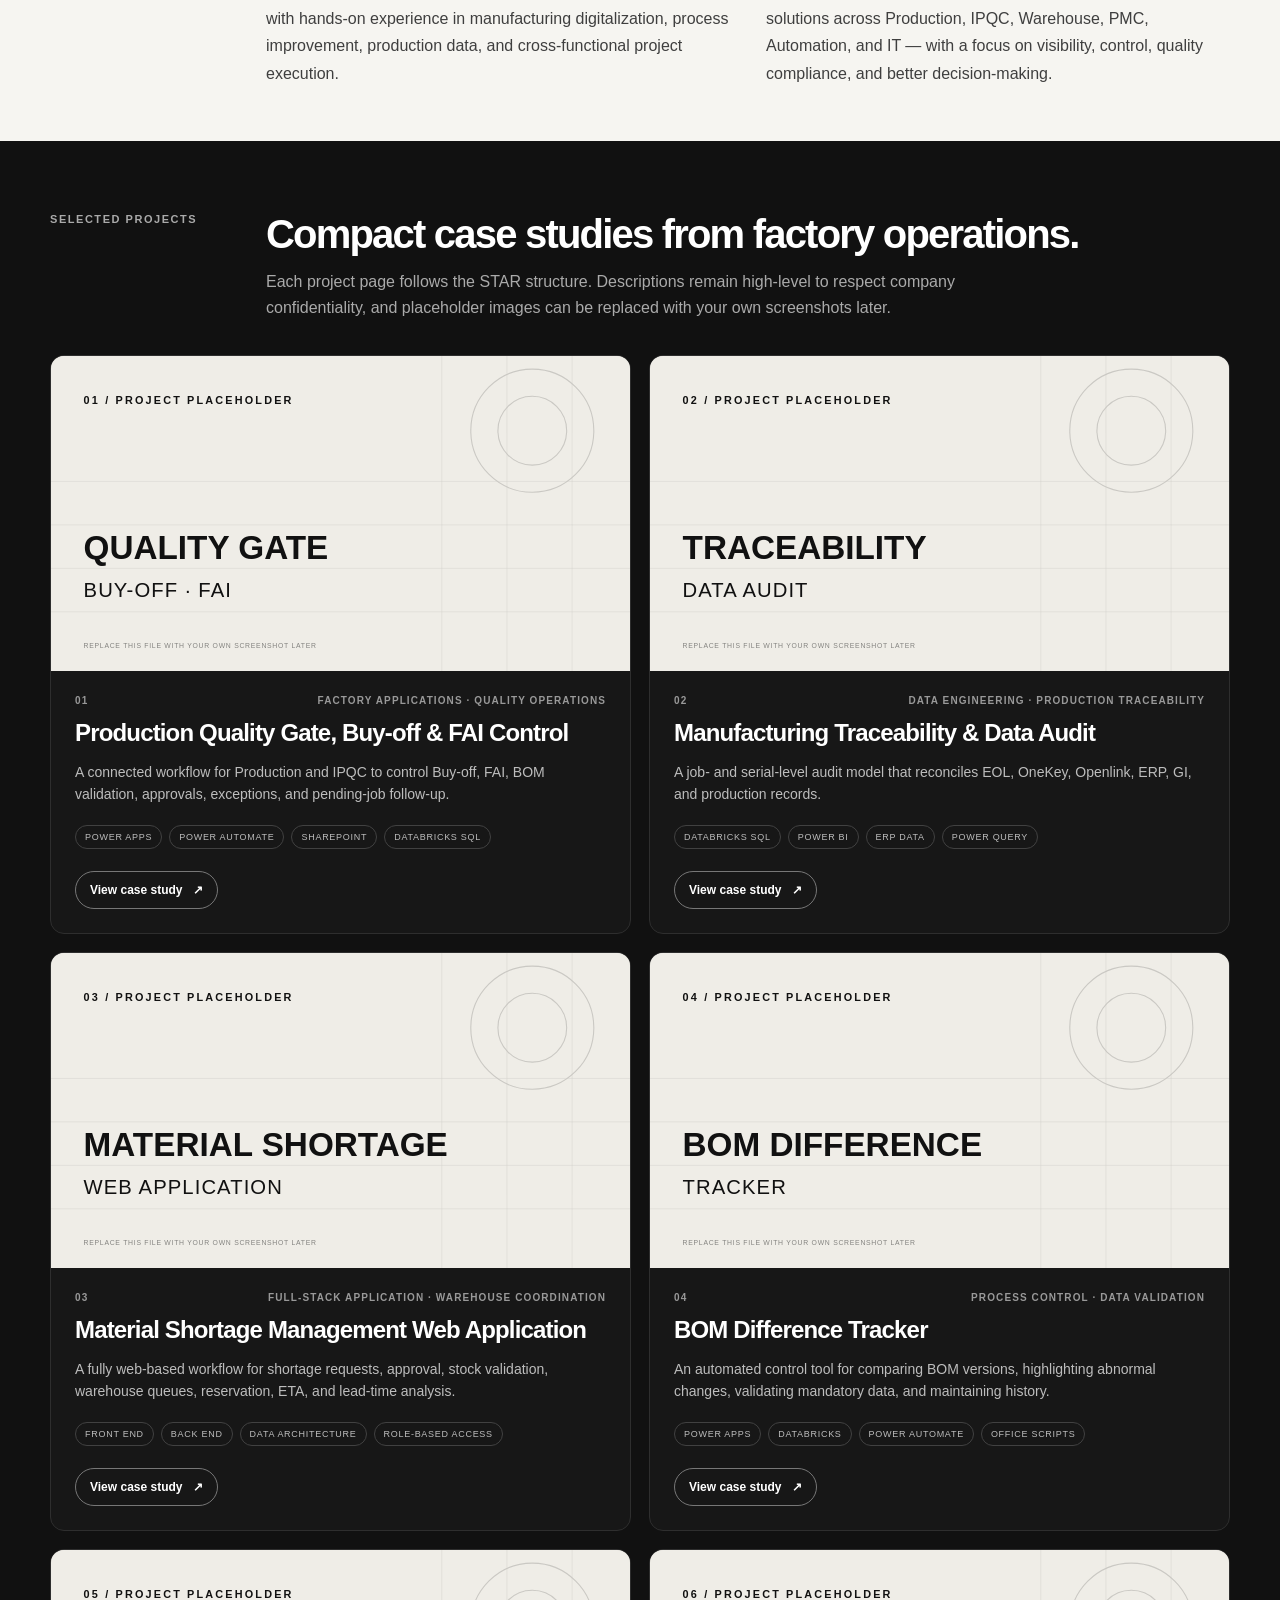
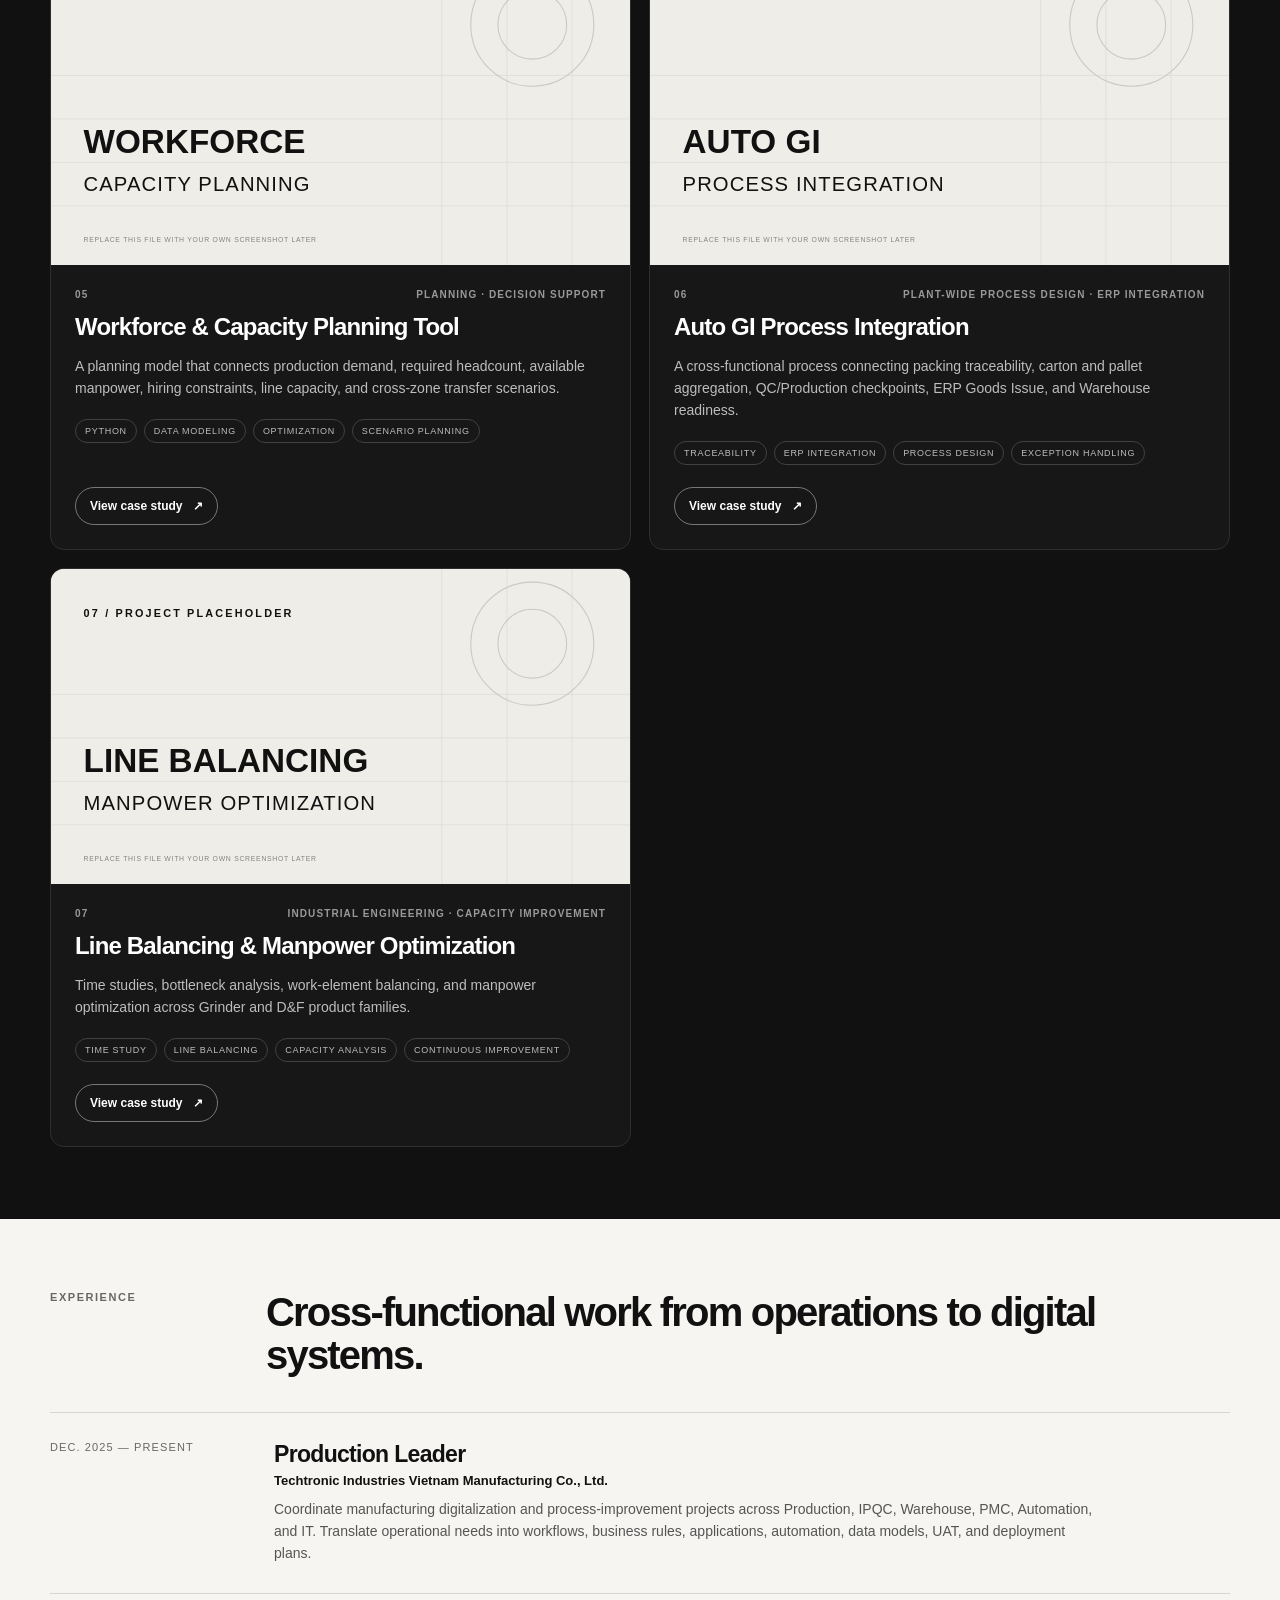
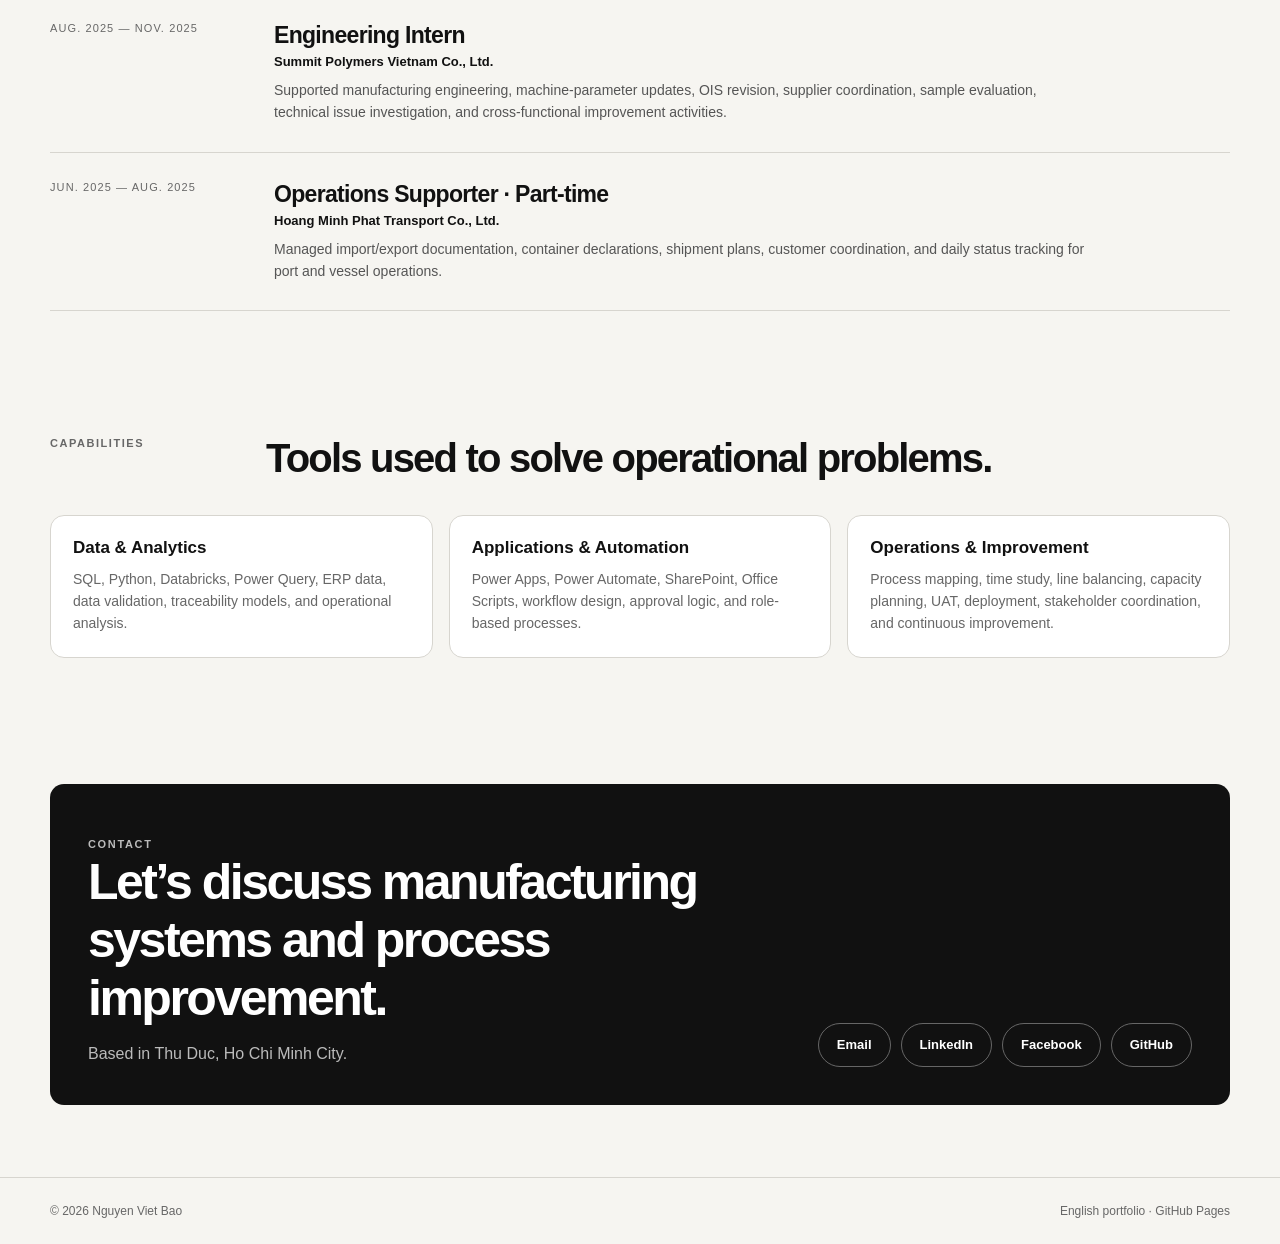
==== commit 95943b94: "Add files via upload" ====
--- a/portfolio/index.html
+++ b/portfolio/index.html
@@ -1,221 +1,118 @@
 <!doctype html>
-<html lang="en">
-<head>
-  <meta charset="utf-8">
-  <meta name="viewport" content="width=device-width, initial-scale=1">
-  <meta name="description" content="Portfolio of Nguyen Viet Bao — Production Leader focused on manufacturing digitalization, system projects, data analytics, and process improvement.">
-  <meta name="author" content="Nguyen Viet Bao">
-  <meta name="theme-color" content="#0a0a0a">
-  <meta property="og:title" content="Nguyen Viet Bao — Portfolio">
-  <meta property="og:description" content="Manufacturing digitalization, systems projects, data analytics, and process improvement.">
-  <meta property="og:type" content="website">
-  <meta property="og:url" content="https://baonguyen2210ise-bit.github.io/portfolio/">
-  <meta property="og:image" content="https://baonguyen2210ise-bit.github.io/portfolio/assets/images/profile.webp">
-  <link rel="canonical" href="https://baonguyen2210ise-bit.github.io/portfolio/">
-  <link rel="icon" href="./favicon.svg" type="image/svg+xml">
-  <link rel="preload" href="./assets/images/profile.webp" as="image" type="image/webp">
-  <link rel="stylesheet" href="./assets/css/style.css">
-  <title>Nguyen Viet Bao — Manufacturing Digitalization Portfolio</title>
-</head>
-<body>
-  <div class="page-loader" aria-hidden="true"><span>NB</span></div>
-  <div class="scroll-progress" aria-hidden="true"></div>
-
-  <header class="site-header" id="top">
-    <a class="logo" href="#top" aria-label="Back to top">NB<span>.</span></a>
-    <button class="menu-toggle" type="button" aria-expanded="false" aria-controls="main-nav">
-      <span></span><span></span><span></span><span class="sr-only">Toggle navigation</span>
-    </button>
-    <nav id="main-nav" class="main-nav" aria-label="Primary navigation">
-      <a href="#about">About</a>
-      <a href="#work">Work</a>
-      <a href="#experience">Experience</a>
-      <a href="#contact">Contact</a>
-    </nav>
-    <a class="header-cta" href="./assets/documents/Nguyen_Viet_Bao_CV.pdf" target="_blank" rel="noopener">View CV <span>↗</span></a>
-  </header>
-
-  <main>
-    <section class="hero section-pad" aria-labelledby="hero-title">
-      <div class="hero-copy reveal">
-        <p class="kicker">Nguyen Viet Bao · Ho Chi Minh City</p>
-        <h1 id="hero-title">I turn factory problems into <em>practical digital systems.</em></h1>
-        <p class="hero-summary">Production Leader working across manufacturing digitalization, data analytics, process improvement, and cross-functional system projects.</p>
-        <div class="hero-actions">
-          <a class="button button-dark" href="#work">Explore selected work</a>
-          <a class="text-link" href="mailto:bao.nguyen2210ise@gmail.com">Start a conversation <span>↗</span></a>
+<html lang="en"><head>
+<meta charset="utf-8"><meta name="viewport" content="width=device-width,initial-scale=1">
+<meta name="description" content="Portfolio of Nguyen Viet Bao — manufacturing digitalization, data analytics, process improvement, and system projects.">
+<meta name="theme-color" content="#f6f5f1"><link rel="icon" href="./favicon.svg" type="image/svg+xml"><link rel="stylesheet" href="./assets/css/style.css">
+<title>Nguyen Viet Bao — Portfolio</title></head><body>
+<header class="site-header"><div class="container header-inner">
+<a class="brand" href="#top">NB<span>.</span></a>
+<nav class="nav" aria-label="Main navigation"><a href="#about">About</a><a href="#projects">Projects</a><a href="#experience">Experience</a><a href="#skills">Skills</a><a href="#contact">Contact</a></nav>
+<button class="menu-toggle" type="button" aria-expanded="false" aria-label="Toggle menu"><span></span><span></span><span></span></button>
+<a class="header-link" href="./assets/documents/Nguyen_Viet_Bao_CV.pdf" target="_blank" rel="noopener">View CV ↗</a>
+</div></header>
+<main id="top">
+<section class="hero"><div class="container hero-grid">
+<div class="reveal"><p class="eyebrow">Nguyen Viet Bao · Ho Chi Minh City</p><h1>Manufacturing digitalization and practical system improvement.</h1>
+<p class="lead">Production Leader focused on translating shop-floor problems into clear workflows, digital applications, data models, automation, and operational dashboards.</p>
+<div class="hero-actions"><a class="btn btn-dark" href="#projects">View selected projects</a><a class="btn btn-light" href="mailto:bao.nguyen2210ise@gmail.com">Contact me</a></div></div>
+<figure class="hero-photo reveal"><img src="./assets/images/profile.webp" alt="Nguyen Viet Bao" width="960" height="1200"><figcaption><span>Current focus</span><strong>Digitalization & System Projects</strong></figcaption></figure>
+</div></section>
+<section class="metrics"><div class="metric"><strong>15–25%</strong><span>Line-balancing efficiency improvement</span></div><div class="metric"><strong>10–30</strong><span>UPH improvement across optimized models</span></div><div class="metric"><strong>≈ USD 90K</strong><span>Total savings from capacity improvements</span></div><div class="metric"><strong>13</strong><span>Grinder-family models optimized</span></div></section>
+<section id="about" class="section section-tight"><div class="container about-grid"><div class="section-label">About</div><div class="about-copy"><p>I am a Logistics and Industrial Systems Engineering graduate with hands-on experience in manufacturing digitalization, process improvement, production data, and cross-functional project execution.</p><p>My work connects operational requirements with practical solutions across Production, IPQC, Warehouse, PMC, Automation, and IT — with a focus on visibility, control, quality compliance, and better decision-making.</p></div></div></section>
+<section id="projects" class="section projects-section"><div class="container"><div class="section-head"><div class="section-label">Selected Projects</div><div><h2>Compact case studies from factory operations.</h2><p>Each project page follows the STAR structure. Descriptions remain high-level to respect company confidentiality, and placeholder images can be replaced with your own screenshots later.</p></div></div><div class="project-grid">
+      <article class="project-card reveal">
+        <a class="project-image" href="./projects/quality-gate/" aria-label="View Production Quality Gate, Buy-off &amp; FAI Control case study">
+          <img src="./assets/images/projects/quality-gate.svg" alt="Placeholder image for Production Quality Gate, Buy-off &amp; FAI Control" loading="lazy">
+        </a>
+        <div class="project-body">
+          <div class="project-meta"><span>01</span><span>Factory Applications · Quality Operations</span></div>
+          <h3>Production Quality Gate, Buy-off &amp; FAI Control</h3>
+          <p class="project-summary">A connected workflow for Production and IPQC to control Buy-off, FAI, BOM validation, approvals, exceptions, and pending-job follow-up.</p>
+          <ul class="tags"><li>Power Apps</li><li>Power Automate</li><li>SharePoint</li><li>Databricks SQL</li></ul>
+          <a class="btn btn-small" href="./projects/quality-gate/">View case study <span>↗</span></a>
         </div>
-      </div>
-      <figure class="hero-portrait reveal" data-delay="120">
-        <div class="portrait-frame"><img src="./assets/images/profile.webp" alt="Portrait of Nguyen Viet Bao" width="960" height="1200"></div>
-        <figcaption><span>Current focus</span><strong>Manufacturing Digitalization &amp; System Projects</strong></figcaption>
-      </figure>
-    </section>
-
-    <section class="metrics" aria-label="Selected career outcomes">
-      <div class="metric reveal"><strong>15–25%</strong><span>Line-balancing efficiency improvement</span></div>
-      <div class="metric reveal" data-delay="70"><strong>10–30</strong><span>UPH improvement across optimized models</span></div>
-      <div class="metric reveal" data-delay="140"><strong>≈ $90K</strong><span>Total savings from capacity improvements</span></div>
-      <div class="metric reveal" data-delay="210"><strong>13</strong><span>Grinder-family models optimized</span></div>
-    </section>
-
-    <section id="about" class="about section-pad section-grid">
-      <div class="section-label reveal"><span>01</span> About</div>
-      <div class="about-content reveal">
-        <h2>Engineering thinking, built for real operations.</h2>
-        <div class="about-columns">
-          <p>I am a Logistics and Industrial Systems Engineering graduate with hands-on experience in manufacturing digitalization, data analysis, process improvement, and cross-functional project execution.</p>
-          <p>My work connects shop-floor needs with workflows, applications, data models, automation, and operational dashboards — improving visibility, quality compliance, coordination, and decision-making across factory operations.</p>
+      </article>
+      <article class="project-card reveal">
+        <a class="project-image" href="./projects/traceability-audit/" aria-label="View Manufacturing Traceability &amp; Data Audit case study">
+          <img src="./assets/images/projects/traceability-audit.svg" alt="Placeholder image for Manufacturing Traceability &amp; Data Audit" loading="lazy">
+        </a>
+        <div class="project-body">
+          <div class="project-meta"><span>02</span><span>Data Engineering · Production Traceability</span></div>
+          <h3>Manufacturing Traceability &amp; Data Audit</h3>
+          <p class="project-summary">A job- and serial-level audit model that reconciles EOL, OneKey, Openlink, ERP, GI, and production records.</p>
+          <ul class="tags"><li>Databricks SQL</li><li>Power BI</li><li>ERP Data</li><li>Power Query</li></ul>
+          <a class="btn btn-small" href="./projects/traceability-audit/">View case study <span>↗</span></a>
         </div>
-        <div class="availability"><span></span> Open to meaningful professional connections and collaborations.</div>
-      </div>
-    </section>
-
-    <section id="work" class="work section-pad section-grid section-dark">
-      <div class="section-label reveal"><span>02</span> Selected work</div>
-      <div class="work-content">
-        <div class="work-heading reveal">
-          <h2>Systems designed around the process — not the other way around.</h2>
-          <p>Project descriptions are intentionally high-level to respect company confidentiality.</p>
+      </article>
+      <article class="project-card reveal">
+        <a class="project-image" href="./projects/material-shortage/" aria-label="View Material Shortage Management Web Application case study">
+          <img src="./assets/images/projects/material-shortage.svg" alt="Placeholder image for Material Shortage Management Web Application" loading="lazy">
+        </a>
+        <div class="project-body">
+          <div class="project-meta"><span>03</span><span>Full-Stack Application · Warehouse Coordination</span></div>
+          <h3>Material Shortage Management Web Application</h3>
+          <p class="project-summary">A fully web-based workflow for shortage requests, approval, stock validation, warehouse queues, reservation, ETA, and lead-time analysis.</p>
+          <ul class="tags"><li>Front End</li><li>Back End</li><li>Data Architecture</li><li>Role-Based Access</li></ul>
+          <a class="btn btn-small" href="./projects/material-shortage/">View case study <span>↗</span></a>
         </div>
-
-        <article class="project project-featured reveal">
-          <div class="project-index">01</div>
-          <div class="project-main">
-            <p class="project-type">Factory applications · Quality operations</p>
-            <h3>Production Quality Gate, Buy-off &amp; FAI Control</h3>
-            <p>Designed and implemented factory-level applications to improve process visibility, approval tracking, exception management, and coordination between Production and Quality.</p>
-            <ul class="tags" aria-label="Technologies"><li>Power Apps</li><li>Power Automate</li><li>SharePoint</li><li>Databricks SQL</li><li>Power BI</li></ul>
-          </div>
-          <div class="project-mark" aria-hidden="true">QG</div>
-        </article>
-
-        <div class="project-grid">
-          <article class="project reveal">
-            <div class="project-index">02</div>
-            <div class="project-main">
-              <p class="project-type">Data engineering · Traceability</p>
-              <h3>Manufacturing Traceability &amp; Data Audit</h3>
-              <p>Consolidated EOL, OneKey, Openlink, ERP, and production-system data to identify trace gaps, serial mismatches, duplicate events, abnormal model movements, and production-data exceptions.</p>
-              <ul class="tags"><li>SQL</li><li>Databricks</li><li>Power BI</li><li>ERP</li></ul>
-            </div>
-          </article>
-
-          <article class="project reveal" data-delay="80">
-            <div class="project-index">03</div>
-            <div class="project-main">
-              <p class="project-type">Full-stack web application</p>
-              <h3>Material Shortage Management</h3>
-              <p>Built an end-to-end system for request submission, approval routing, inventory validation, warehouse queues, reservation, expected availability, status tracking, and lead-time analysis.</p>
-              <ul class="tags"><li>Front end</li><li>Back end</li><li>Data architecture</li><li>Role-based access</li></ul>
-            </div>
-          </article>
-
-          <article class="project reveal">
-            <div class="project-index">04</div>
-            <div class="project-main">
-              <p class="project-type">Process control · Automation</p>
-              <h3>BOM Difference Tracker</h3>
-              <p>Automated BOM-version comparison, abnormal-change identification, mandatory-data validation, status tracking, and historical records to strengthen changeover control.</p>
-              <ul class="tags"><li>Power Apps</li><li>Databricks</li><li>Office Scripts</li><li>Power BI</li></ul>
-            </div>
-          </article>
-
-          <article class="project reveal" data-delay="80">
-            <div class="project-index">05</div>
-            <div class="project-main">
-              <p class="project-type">Planning · Decision support</p>
-              <h3>Workforce &amp; Capacity Planning</h3>
-              <p>Integrated multi-week demand, headcount requirements, available manpower, hiring constraints, production capacity, and cross-zone transfer scenarios for management decision-making.</p>
-              <ul class="tags"><li>Python</li><li>Data modeling</li><li>Optimization</li><li>Planning</li></ul>
-            </div>
-          </article>
-
-          <article class="project reveal">
-            <div class="project-index">06</div>
-            <div class="project-main">
-              <p class="project-type">Plant-wide process integration</p>
-              <h3>Auto GI System</h3>
-              <p>Supported process integration across packing traceability, Tool SN-to-box association, carton-to-pallet aggregation, quantity reconciliation, QC checkpoints, ERP Goods Issue, and Warehouse readiness.</p>
-              <ul class="tags"><li>Traceability</li><li>ERP integration</li><li>Process design</li><li>Exception handling</li></ul>
-            </div>
-          </article>
-
-          <article class="project reveal" data-delay="80">
-            <div class="project-index">07</div>
-            <div class="project-main">
-              <p class="project-type">Industrial engineering</p>
-              <h3>Line Balancing &amp; Manpower Optimization</h3>
-              <p>Applied time studies, bottleneck analysis, work-element balancing, and capacity improvement across Grinder and D&amp;F model families.</p>
-              <ul class="tags"><li>Time study</li><li>Line balancing</li><li>Capacity</li><li>Continuous improvement</li></ul>
-            </div>
-          </article>
+      </article>
+      <article class="project-card reveal">
+        <a class="project-image" href="./projects/bom-difference/" aria-label="View BOM Difference Tracker case study">
+          <img src="./assets/images/projects/bom-difference.svg" alt="Placeholder image for BOM Difference Tracker" loading="lazy">
+        </a>
+        <div class="project-body">
+          <div class="project-meta"><span>04</span><span>Process Control · Data Validation</span></div>
+          <h3>BOM Difference Tracker</h3>
+          <p class="project-summary">An automated control tool for comparing BOM versions, highlighting abnormal changes, validating mandatory data, and maintaining history.</p>
+          <ul class="tags"><li>Power Apps</li><li>Databricks</li><li>Power Automate</li><li>Office Scripts</li></ul>
+          <a class="btn btn-small" href="./projects/bom-difference/">View case study <span>↗</span></a>
         </div>
-      </div>
-    </section>
-
-    <section id="experience" class="experience section-pad section-grid">
-      <div class="section-label reveal"><span>03</span> Experience</div>
-      <div class="timeline">
-        <article class="timeline-item reveal">
-          <div class="timeline-meta"><time>Dec. 2025 — Present</time><span>Ho Chi Minh City</span></div>
-          <div class="timeline-body"><h3>Production Leader</h3><p class="company">Techtronic Industries Vietnam Manufacturing Co., Ltd.</p><p>Coordinate manufacturing digitalization and process-improvement projects across Production, IPQC, Warehouse, PMC, Automation, and IT. Translate operational needs into process designs, functional requirements, business rules, UAT scenarios, and scalable solutions.</p></div>
-        </article>
-        <article class="timeline-item reveal">
-          <div class="timeline-meta"><time>Aug. 2025 — Nov. 2025</time></div>
-          <div class="timeline-body"><h3>Engineering Intern</h3><p class="company">Summit Polymers Vietnam Co., Ltd.</p><p>Supported process engineering, molding parameter updates, supplier coordination, technical documentation, root-cause investigation, Kaizen samples, mold repair, and customer-approval activities.</p></div>
-        </article>
-        <article class="timeline-item reveal">
-          <div class="timeline-meta"><time>Jun. 2025 — Aug. 2025</time></div>
-          <div class="timeline-body"><h3>Operations Supporter · Part-time</h3><p class="company">Hoang Minh Phat Transport Co., Ltd.</p><p>Managed port documentation, container declarations, daily operational planning, shipment tracking, and coordination among shipping lines, terminals, depots, and customers.</p></div>
-        </article>
-      </div>
-    </section>
-
-    <section class="capabilities section-pad section-grid">
-      <div class="section-label reveal"><span>04</span> Capabilities</div>
-      <div class="capability-content">
-        <div class="capability-intro reveal"><h2>A practical toolkit for operations, data, and systems.</h2></div>
-        <div class="capability-list">
-          <div class="capability-row reveal"><span>01</span><h3>Analytics &amp; Systems</h3><p>Power Query, SQL, Python, Databricks, ERP (Oracle)</p></div>
-          <div class="capability-row reveal"><span>02</span><h3>Automation &amp; Apps</h3><p>Power BI, Power Apps, Power Automate, SharePoint, Office Scripts</p></div>
-          <div class="capability-row reveal"><span>03</span><h3>Process &amp; Delivery</h3><p>Requirements definition, workflow design, UAT, deployment, stakeholder coordination, process improvement</p></div>
-          <div class="capability-row reveal"><span>04</span><h3>Office &amp; Planning</h3><p>Microsoft Word, Excel, PowerPoint, Project</p></div>
+      </article>
+      <article class="project-card reveal">
+        <a class="project-image" href="./projects/workforce-capacity/" aria-label="View Workforce &amp; Capacity Planning Tool case study">
+          <img src="./assets/images/projects/workforce-capacity.svg" alt="Placeholder image for Workforce &amp; Capacity Planning Tool" loading="lazy">
+        </a>
+        <div class="project-body">
+          <div class="project-meta"><span>05</span><span>Planning · Decision Support</span></div>
+          <h3>Workforce &amp; Capacity Planning Tool</h3>
+          <p class="project-summary">A planning model that connects production demand, required headcount, available manpower, hiring constraints, line capacity, and cross-zone transfer scenarios.</p>
+          <ul class="tags"><li>Python</li><li>Data Modeling</li><li>Optimization</li><li>Scenario Planning</li></ul>
+          <a class="btn btn-small" href="./projects/workforce-capacity/">View case study <span>↗</span></a>
         </div>
-      </div>
-    </section>
-
-    <section class="education section-pad section-grid section-soft">
-      <div class="section-label reveal"><span>05</span> Education</div>
-      <div class="education-content">
-        <article class="education-main reveal"><p class="year">2021 — 2025</p><h2>Ho Chi Minh City University of Technology — VNU</h2><p>Bachelor of Engineering, Logistics and Industrial Systems Engineering</p><strong>GPA 3.6 / 4.0</strong></article>
-        <div class="education-details">
-          <article class="mini-card reveal"><span>Thesis</span><h3>Optimizing Transportation Routes</h3><p>Applied a Vehicle Routing Problem model in Python to design a cost-minimizing tank-truck scheduling solution.</p><strong>6.47%–10.56% cost reduction</strong></article>
-          <article class="mini-card reveal" data-delay="80"><span>Certifications</span><h3>Continuous learning</h3><p>TOEIC Listening &amp; Reading 875/990 · TOEIC Speaking &amp; Writing 245/400 · Python Basics · Business Analytics with Excel</p></article>
+      </article>
+      <article class="project-card reveal">
+        <a class="project-image" href="./projects/auto-gi/" aria-label="View Auto GI Process Integration case study">
+          <img src="./assets/images/projects/auto-gi.svg" alt="Placeholder image for Auto GI Process Integration" loading="lazy">
+        </a>
+        <div class="project-body">
+          <div class="project-meta"><span>06</span><span>Plant-Wide Process Design · ERP Integration</span></div>
+          <h3>Auto GI Process Integration</h3>
+          <p class="project-summary">A cross-functional process connecting packing traceability, carton and pallet aggregation, QC/Production checkpoints, ERP Goods Issue, and Warehouse readiness.</p>
+          <ul class="tags"><li>Traceability</li><li>ERP Integration</li><li>Process Design</li><li>Exception Handling</li></ul>
+          <a class="btn btn-small" href="./projects/auto-gi/">View case study <span>↗</span></a>
         </div>
-      </div>
-    </section>
-
-    <section id="contact" class="contact section-pad section-dark">
-      <div class="contact-top reveal"><p class="section-label"><span>06</span> Contact</p><h2>Let’s build something that works in the real world.</h2></div>
-      <div class="contact-bottom reveal">
-        <a class="email-link" href="mailto:bao.nguyen2210ise@gmail.com">bao.nguyen2210ise@gmail.com <span>↗</span></a>
-        <div class="social-links">
-          <a href="https://www.linkedin.com/in/bao-nguyen-ba9554152/" target="_blank" rel="noopener noreferrer">LinkedIn ↗</a>
-          <a href="https://www.facebook.com/nguyenbao2210" target="_blank" rel="noopener noreferrer">Facebook ↗</a>
-          <a href="https://github.com/baonguyen2210ise-bit" target="_blank" rel="noopener noreferrer">GitHub ↗</a>
-          <a href="./assets/documents/Nguyen_Viet_Bao_CV.pdf" target="_blank" rel="noopener">CV ↗</a>
+      </article>
+      <article class="project-card reveal">
+        <a class="project-image" href="./projects/line-balancing/" aria-label="View Line Balancing &amp; Manpower Optimization case study">
+          <img src="./assets/images/projects/line-balancing.svg" alt="Placeholder image for Line Balancing &amp; Manpower Optimization" loading="lazy">
+        </a>
+        <div class="project-body">
+          <div class="project-meta"><span>07</span><span>Industrial Engineering · Capacity Improvement</span></div>
+          <h3>Line Balancing &amp; Manpower Optimization</h3>
+          <p class="project-summary">Time studies, bottleneck analysis, work-element balancing, and manpower optimization across Grinder and D&amp;F product families.</p>
+          <ul class="tags"><li>Time Study</li><li>Line Balancing</li><li>Capacity Analysis</li><li>Continuous Improvement</li></ul>
+          <a class="btn btn-small" href="./projects/line-balancing/">View case study <span>↗</span></a>
         </div>
-      </div>
-    </section>
-  </main>
-
-  <footer class="site-footer">
-    <a href="../">Digital workspace</a>
-    <span>© <span id="year"></span> Nguyen Viet Bao</span>
-    <a href="#top">Back to top ↑</a>
-  </footer>
-
-  <script src="./assets/js/main.js" defer></script>
-</body>
-</html>
+      </article></div></div></section>
+<section id="experience" class="section"><div class="container"><div class="section-head"><div class="section-label">Experience</div><div><h2>Cross-functional work from operations to digital systems.</h2></div></div><div class="timeline">
+<article class="timeline-item reveal"><div class="timeline-date">Dec. 2025 — Present</div><div class="timeline-body"><h3>Production Leader</h3><div class="company">Techtronic Industries Vietnam Manufacturing Co., Ltd.</div><p>Coordinate manufacturing digitalization and process-improvement projects across Production, IPQC, Warehouse, PMC, Automation, and IT. Translate operational needs into workflows, business rules, applications, automation, data models, UAT, and deployment plans.</p></div></article>
+<article class="timeline-item reveal"><div class="timeline-date">Aug. 2025 — Nov. 2025</div><div class="timeline-body"><h3>Engineering Intern</h3><div class="company">Summit Polymers Vietnam Co., Ltd.</div><p>Supported manufacturing engineering, machine-parameter updates, OIS revision, supplier coordination, sample evaluation, technical issue investigation, and cross-functional improvement activities.</p></div></article>
+<article class="timeline-item reveal"><div class="timeline-date">Jun. 2025 — Aug. 2025</div><div class="timeline-body"><h3>Operations Supporter · Part-time</h3><div class="company">Hoang Minh Phat Transport Co., Ltd.</div><p>Managed import/export documentation, container declarations, shipment plans, customer coordination, and daily status tracking for port and vessel operations.</p></div></article>
+</div></div></section>
+<section id="skills" class="section section-tight"><div class="container"><div class="section-head"><div class="section-label">Capabilities</div><div><h2>Tools used to solve operational problems.</h2></div></div><div class="skills-grid">
+<div class="skill-card reveal"><h3>Data & Analytics</h3><p>SQL, Python, Databricks, Power Query, ERP data, data validation, traceability models, and operational analysis.</p></div>
+<div class="skill-card reveal"><h3>Applications & Automation</h3><p>Power Apps, Power Automate, SharePoint, Office Scripts, workflow design, approval logic, and role-based processes.</p></div>
+<div class="skill-card reveal"><h3>Operations & Improvement</h3><p>Process mapping, time study, line balancing, capacity planning, UAT, deployment, stakeholder coordination, and continuous improvement.</p></div>
+</div></div></section>
+<section id="contact" class="section"><div class="container"><div class="contact-card reveal"><div><p class="eyebrow">Contact</p><h2>Let’s discuss manufacturing systems and process improvement.</h2><p>Based in Thu Duc, Ho Chi Minh City.</p></div><div class="contact-links"><a class="btn" href="mailto:bao.nguyen2210ise@gmail.com">Email</a><a class="btn" href="https://www.linkedin.com/in/bao-nguyen-ba9554152/" target="_blank" rel="noopener">LinkedIn</a><a class="btn" href="https://www.facebook.com/nguyenbao2210" target="_blank" rel="noopener">Facebook</a><a class="btn" href="https://github.com/baonguyen2210ise-bit" target="_blank" rel="noopener">GitHub</a></div></div></div></section>
+</main><footer class="footer"><div class="container footer-inner"><span>© <span data-year></span> Nguyen Viet Bao</span><span>English portfolio · GitHub Pages</span></div></footer><script src="./assets/js/main.js"></script></body></html>
--- a/portfolio/assets/css/style.css
+++ b/portfolio/assets/css/style.css
@@ -1,182 +1,53 @@
 :root {
-  --ink:#0a0a0a;
-  --paper:#f4f4f0;
-  --white:#fff;
-  --soft:#e9e9e4;
-  --mid:#8a8a85;
-  --line:rgba(10,10,10,.18);
-  --line-light:rgba(255,255,255,.24);
-  --ease:cubic-bezier(.2,.75,.2,1);
+  --ink:#111111;
+  --paper:#f6f5f1;
+  --card:#ffffff;
+  --muted:#676767;
+  --line:#d7d5cf;
+  --soft:#eceae4;
+  --max:1180px;
+  --radius:14px;
+  --ease:cubic-bezier(.22,.61,.36,1);
 }
-* { box-sizing:border-box; }
-html { scroll-behavior:smooth; scroll-padding-top:90px; }
-body { margin:0; background:var(--paper); color:var(--ink); font-family:Inter, ui-sans-serif, system-ui, -apple-system, BlinkMacSystemFont, "Segoe UI", sans-serif; -webkit-font-smoothing:antialiased; }
-body.menu-open { overflow:hidden; }
-a { color:inherit; }
-img { max-width:100%; display:block; }
-button { font:inherit; }
-::selection { background:var(--ink); color:var(--paper); }
-.sr-only { position:absolute; width:1px; height:1px; padding:0; margin:-1px; overflow:hidden; clip:rect(0,0,0,0); white-space:nowrap; border:0; }
-.page-loader { position:fixed; inset:0; z-index:9999; display:grid; place-items:center; background:var(--ink); color:var(--white); transition:opacity .7s var(--ease), visibility .7s var(--ease); }
-.page-loader span { width:72px; height:72px; border:1px solid rgba(255,255,255,.55); border-radius:50%; display:grid; place-items:center; font-weight:800; letter-spacing:-.05em; animation:pulse 1.2s ease-in-out infinite; }
-body.loaded .page-loader { opacity:0; visibility:hidden; }
-@keyframes pulse { 50% { transform:scale(.92); opacity:.6; } }
-.scroll-progress { position:fixed; top:0; left:0; z-index:2000; width:100%; height:2px; background:var(--ink); transform:scaleX(0); transform-origin:left; }
-.site-header { position:sticky; top:0; z-index:1000; height:78px; padding:0 clamp(22px,4vw,64px); display:grid; grid-template-columns:1fr auto 1fr; align-items:center; background:rgba(244,244,240,.9); border-bottom:1px solid transparent; backdrop-filter:blur(18px); transition:border-color .3s ease; }
-.site-header.scrolled { border-color:var(--line); }
-.logo { font-size:26px; line-height:1; font-weight:900; letter-spacing:-.08em; text-decoration:none; }
-.logo span { color:var(--mid); }
-.main-nav { display:flex; gap:34px; }
-.main-nav a, .header-cta { font-size:13px; font-weight:700; text-decoration:none; position:relative; }
-.main-nav a::after { content:""; position:absolute; left:0; right:0; bottom:-6px; height:1px; background:currentColor; transform:scaleX(0); transform-origin:right; transition:transform .35s var(--ease); }
-.main-nav a:hover::after, .main-nav a.active::after { transform:scaleX(1); transform-origin:left; }
-.header-cta { justify-self:end; display:flex; gap:8px; align-items:center; }
-.header-cta span { transition:transform .3s var(--ease); }
-.header-cta:hover span { transform:translate(3px,-3px); }
-.menu-toggle { display:none; border:0; background:none; padding:10px; cursor:pointer; }
-.menu-toggle > span:not(.sr-only) { display:block; width:23px; height:1px; background:var(--ink); margin:5px 0; transition:transform .3s ease, opacity .3s ease; }
-.section-pad { padding:clamp(88px,11vw,170px) clamp(22px,4vw,64px); }
-.section-grid { display:grid; grid-template-columns:minmax(140px,1fr) minmax(0,4fr); gap:clamp(40px,7vw,120px); }
-.section-label { margin:0; font-size:12px; text-transform:uppercase; letter-spacing:.15em; font-weight:800; }
-.section-label span { display:inline-block; width:32px; color:var(--mid); }
-.section-dark { background:var(--ink); color:var(--white); }
-.section-soft { background:var(--soft); }
-.hero { min-height:calc(100vh - 78px); display:grid; grid-template-columns:minmax(0,1.55fr) minmax(280px,.65fr); align-items:center; gap:clamp(50px,8vw,140px); padding-top:clamp(64px,8vw,110px); padding-bottom:clamp(64px,8vw,110px); overflow:hidden; }
-.kicker { margin:0 0 28px; font-size:12px; text-transform:uppercase; letter-spacing:.15em; font-weight:800; }
-.hero h1 { margin:0; max-width:1080px; font-size:clamp(55px,7.2vw,116px); line-height:.93; letter-spacing:-.072em; font-weight:850; }
-.hero h1 em { display:block; font-family:Georgia, "Times New Roman", serif; font-weight:400; letter-spacing:-.055em; }
-.hero-summary { max-width:720px; margin:32px 0 0; font-size:clamp(18px,1.55vw,23px); line-height:1.55; color:#4c4c48; }
-.hero-actions { margin-top:40px; display:flex; align-items:center; flex-wrap:wrap; gap:26px; }
-.button { min-height:54px; display:inline-flex; align-items:center; justify-content:center; padding:0 24px; border:1px solid var(--ink); font-size:13px; font-weight:800; text-decoration:none; transition:background .3s ease, color .3s ease, transform .3s var(--ease); }
-.button-dark { background:var(--ink); color:var(--white); }
-.button:hover { transform:translateY(-3px); }
-.button-dark:hover { background:transparent; color:var(--ink); }
-.text-link { font-size:14px; font-weight:750; text-decoration:none; border-bottom:1px solid var(--ink); padding-bottom:5px; }
-.text-link span { display:inline-block; transition:transform .3s var(--ease); }
-.text-link:hover span { transform:translate(4px,-4px); }
-.hero-portrait { margin:0; align-self:end; width:100%; }
-.portrait-frame { position:relative; overflow:hidden; background:#d9d9d4; }
-.portrait-frame::after { content:""; position:absolute; inset:0; border:1px solid rgba(10,10,10,.22); pointer-events:none; }
-.portrait-frame img { width:100%; height:auto; aspect-ratio:4/5; object-fit:cover; filter:grayscale(1) contrast(1.03); transform:scale(1.01); transition:filter .6s var(--ease), transform .8s var(--ease); }
-.hero-portrait:hover img { filter:grayscale(.25); transform:scale(1.035); }
-.hero-portrait figcaption { display:grid; grid-template-columns:1fr 1.7fr; gap:18px; padding-top:16px; font-size:12px; line-height:1.45; border-top:1px solid var(--ink); margin-top:12px; }
-.hero-portrait figcaption span { color:var(--mid); }
-.metrics { display:grid; grid-template-columns:repeat(4,1fr); border-top:1px solid var(--ink); border-bottom:1px solid var(--ink); }
-.metric { min-height:170px; padding:28px clamp(22px,4vw,64px); border-right:1px solid var(--ink); display:flex; flex-direction:column; justify-content:space-between; }
-.metric:last-child { border-right:0; }
-.metric strong { font-size:clamp(34px,4.2vw,68px); line-height:1; letter-spacing:-.06em; }
-.metric span { max-width:180px; font-size:12px; line-height:1.45; color:#4e4e4a; }
-.about-content h2, .work-heading h2, .capability-intro h2, .contact h2 { margin:0; font-size:clamp(42px,6vw,88px); line-height:.98; letter-spacing:-.06em; max-width:1080px; }
-.about-columns { margin-top:50px; display:grid; grid-template-columns:1fr 1fr; gap:clamp(30px,6vw,90px); }
-.about-columns p { margin:0; font-size:clamp(18px,1.65vw,25px); line-height:1.62; letter-spacing:-.02em; }
-.availability { display:flex; align-items:center; gap:12px; margin-top:55px; padding-top:18px; border-top:1px solid var(--line); color:#555550; font-size:13px; }
-.availability span { width:9px; height:9px; border-radius:50%; background:var(--ink); box-shadow:0 0 0 6px rgba(10,10,10,.09); }
-.work-heading { display:grid; grid-template-columns:2.3fr 1fr; gap:40px; align-items:end; margin-bottom:80px; }
-.work-heading p { margin:0 0 5px; color:#aaa; font-size:13px; line-height:1.6; max-width:300px; }
-.project { position:relative; min-height:420px; padding:34px; background:#151515; border:1px solid #303030; display:grid; grid-template-columns:auto 1fr; gap:24px; overflow:hidden; transition:background .45s var(--ease), transform .45s var(--ease), border-color .45s ease; }
-.project:hover { background:#1d1d1d; border-color:#555; transform:translateY(-6px); }
-.project-featured { min-height:500px; grid-template-columns:auto minmax(0,1fr) auto; align-items:end; padding:clamp(34px,5vw,72px); margin-bottom:22px; background:var(--white); color:var(--ink); border-color:var(--white); }
-.project-featured:hover { background:#efefeb; border-color:#efefeb; }
-.project-index { font-size:12px; color:#8d8d8d; }
-.project-featured .project-index { color:#6b6b67; align-self:start; }
-.project-main { align-self:end; }
-.project-type { margin:0 0 17px; text-transform:uppercase; letter-spacing:.13em; font-size:11px; font-weight:800; color:#8f8f8f; }
-.project-featured .project-type { color:#666; }
-.project h3 { margin:0; max-width:820px; font-size:clamp(29px,3.2vw,52px); line-height:1; letter-spacing:-.05em; }
-.project p:not(.project-type) { margin:25px 0 0; max-width:780px; line-height:1.65; color:#b7b7b7; font-size:15px; }
-.project-featured p:not(.project-type) { color:#4b4b48; font-size:clamp(16px,1.4vw,20px); }
-.project-mark { align-self:start; font-size:clamp(80px,15vw,220px); font-weight:900; line-height:.8; letter-spacing:-.1em; color:transparent; -webkit-text-stroke:1px #aaa; opacity:.55; }
-.tags { list-style:none; margin:32px 0 0; padding:0; display:flex; flex-wrap:wrap; gap:8px; }
-.tags li { padding:8px 11px; border:1px solid #444; font-size:10px; text-transform:uppercase; letter-spacing:.09em; }
-.project-featured .tags li { border-color:#bdbdb7; }
-.project-grid { display:grid; grid-template-columns:1fr 1fr; gap:22px; }
-.timeline { border-top:1px solid var(--ink); }
-.timeline-item { display:grid; grid-template-columns:minmax(160px,.85fr) minmax(0,2.15fr); gap:clamp(30px,5vw,80px); padding:42px 0; border-bottom:1px solid var(--ink); }
-.timeline-meta { display:flex; flex-direction:column; justify-content:space-between; gap:22px; font-size:12px; color:#666; text-transform:uppercase; letter-spacing:.08em; }
-.timeline-body h3 { margin:0; font-size:clamp(28px,3vw,48px); letter-spacing:-.045em; }
-.timeline-body .company { margin:7px 0 22px; font-weight:750; }
-.timeline-body p:last-child { margin:0; max-width:850px; line-height:1.65; color:#4f4f4b; font-size:16px; }
-.capability-intro { margin-bottom:55px; }
-.capability-list { border-top:1px solid var(--ink); }
-.capability-row { display:grid; grid-template-columns:60px minmax(200px,1fr) minmax(300px,1.8fr); gap:24px; align-items:start; padding:27px 0; border-bottom:1px solid var(--ink); }
-.capability-row > span { color:#777; font-size:11px; }
-.capability-row h3, .capability-row p { margin:0; }
-.capability-row h3 { font-size:20px; letter-spacing:-.02em; }
-.capability-row p { color:#555; line-height:1.55; }
-.education-content { display:grid; grid-template-columns:1.2fr 1fr; gap:clamp(45px,7vw,100px); }
-.education-main .year { margin:0 0 25px; text-transform:uppercase; letter-spacing:.13em; font-size:11px; color:#666; }
-.education-main h2 { margin:0; font-size:clamp(37px,4.6vw,70px); line-height:1.02; letter-spacing:-.055em; }
-.education-main > p:not(.year) { margin:26px 0 10px; font-size:18px; line-height:1.5; }
-.education-main strong { font-size:14px; }
-.education-details { border-top:1px solid var(--ink); }
-.mini-card { padding:28px 0; border-bottom:1px solid var(--ink); }
-.mini-card span { text-transform:uppercase; letter-spacing:.13em; font-size:10px; color:#666; }
-.mini-card h3 { margin:14px 0 10px; font-size:23px; letter-spacing:-.03em; }
-.mini-card p { margin:0 0 17px; line-height:1.6; color:#555; }
-.mini-card strong { font-size:14px; }
-.contact { padding-top:clamp(90px,12vw,180px); padding-bottom:clamp(70px,8vw,110px); }
-.contact-top { display:grid; grid-template-columns:minmax(140px,1fr) minmax(0,4fr); gap:clamp(40px,7vw,120px); }
-.contact h2 { max-width:1220px; }
-.contact-bottom { margin-top:100px; padding-top:28px; border-top:1px solid var(--line-light); display:flex; align-items:flex-end; justify-content:space-between; gap:40px; }
-.email-link { font-size:clamp(20px,3vw,44px); letter-spacing:-.04em; text-decoration:none; }
-.email-link span { display:inline-block; transition:transform .3s var(--ease); }
-.email-link:hover span { transform:translate(6px,-6px); }
-.social-links { display:flex; flex-wrap:wrap; justify-content:flex-end; gap:22px; }
-.social-links a { font-size:13px; color:#bbb; text-decoration:none; transition:color .25s ease; }
-.social-links a:hover { color:#fff; }
-.site-footer { min-height:84px; padding:24px clamp(22px,4vw,64px); display:flex; justify-content:space-between; align-items:center; gap:20px; background:var(--ink); color:#8f8f8f; border-top:1px solid #2d2d2d; font-size:12px; }
-.site-footer a { color:#ccc; text-decoration:none; }
-.reveal { opacity:0; transform:translateY(28px); transition:opacity .85s var(--ease), transform .85s var(--ease); transition-delay:var(--delay,0ms); }
-.reveal.is-visible { opacity:1; transform:none; }
-@media (max-width:1020px) {
-  .site-header { grid-template-columns:1fr auto; }
-  .main-nav { position:fixed; inset:78px 0 0; background:var(--paper); flex-direction:column; justify-content:center; align-items:center; gap:28px; transform:translateY(-110%); transition:transform .55s var(--ease); }
-  .main-nav a { font-size:clamp(30px,8vw,58px); letter-spacing:-.05em; }
-  .menu-toggle { display:block; justify-self:end; z-index:2; }
-  .menu-open .main-nav { transform:none; }
-  .menu-open .menu-toggle > span:nth-child(1) { transform:translateY(6px) rotate(45deg); }
-  .menu-open .menu-toggle > span:nth-child(2) { opacity:0; }
-  .menu-open .menu-toggle > span:nth-child(3) { transform:translateY(-6px) rotate(-45deg); }
-  .header-cta { display:none; }
-  .hero { grid-template-columns:1fr; min-height:auto; }
-  .hero-portrait { max-width:460px; justify-self:end; }
-  .metrics { grid-template-columns:1fr 1fr; }
-  .metric:nth-child(2) { border-right:0; }
-  .metric:nth-child(-n+2) { border-bottom:1px solid var(--ink); }
-  .section-grid, .contact-top { grid-template-columns:1fr; }
-  .section-label { margin-bottom:8px; }
-  .work-heading { grid-template-columns:1fr; }
-  .work-heading p { max-width:500px; }
-  .education-content { grid-template-columns:1fr; }
-}
-@media (max-width:720px) {
-  .site-header { height:68px; }
-  html { scroll-padding-top:78px; }
-  .main-nav { inset:68px 0 0; }
-  .section-pad { padding-top:84px; padding-bottom:84px; }
-  .hero { padding-top:55px; }
-  .hero h1 { font-size:clamp(48px,14vw,74px); }
-  .hero-actions { align-items:flex-start; flex-direction:column; }
-  .hero-portrait { max-width:none; }
-  .metrics { grid-template-columns:1fr; }
-  .metric { min-height:135px; border-right:0; border-bottom:1px solid var(--ink); }
-  .metric:last-child { border-bottom:0; }
-  .about-columns { grid-template-columns:1fr; }
-  .project-featured { grid-template-columns:auto 1fr; }
-  .project-mark { display:none; }
-  .project-grid { grid-template-columns:1fr; }
-  .project { min-height:370px; padding:26px; }
-  .timeline-item { grid-template-columns:1fr; }
-  .timeline-meta { flex-direction:row; }
-  .capability-row { grid-template-columns:36px 1fr; }
-  .capability-row p { grid-column:2; }
-  .contact-bottom { margin-top:70px; flex-direction:column; align-items:flex-start; }
-  .social-links { justify-content:flex-start; }
-  .email-link { overflow-wrap:anywhere; }
-  .site-footer { align-items:flex-start; flex-direction:column; }
-}
-@media (prefers-reduced-motion:reduce) {
-  *, *::before, *::after { scroll-behavior:auto!important; animation:none!important; transition:none!important; }
-  .reveal { opacity:1; transform:none; }
-  .page-loader { display:none; }
-}
+*{box-sizing:border-box}
+html{scroll-behavior:smooth;scroll-padding-top:84px}
+body{margin:0;background:var(--paper);color:var(--ink);font-family:Inter,Arial,Helvetica,sans-serif;-webkit-font-smoothing:antialiased}
+a{color:inherit}
+img{display:block;max-width:100%}
+button,input,textarea{font:inherit}
+.container{width:min(var(--max),calc(100% - 40px));margin-inline:auto}
+.site-header{position:sticky;top:0;z-index:20;background:rgba(246,245,241,.92);backdrop-filter:blur(16px);border-bottom:1px solid var(--line)}
+.header-inner{height:72px;display:grid;grid-template-columns:auto 1fr auto;align-items:center;gap:28px}
+.brand{text-decoration:none;font-size:24px;font-weight:900;letter-spacing:-.06em}.brand span{opacity:.35}
+.nav{display:flex;justify-content:center;gap:28px}.nav a,.header-link{text-decoration:none;font-size:13px;font-weight:700}.nav a{position:relative}.nav a:after{content:"";position:absolute;left:0;right:100%;bottom:-8px;height:1px;background:var(--ink);transition:right .25s ease}.nav a:hover:after{right:0}
+.menu-toggle{display:none;border:0;background:none;padding:8px}.menu-toggle span{display:block;width:22px;height:2px;background:var(--ink);margin:4px 0}
+.hero{padding:72px 0 54px;border-bottom:1px solid var(--line)}
+.hero-grid{display:grid;grid-template-columns:minmax(0,1.25fr) 340px;gap:72px;align-items:center}
+.eyebrow{margin:0 0 18px;text-transform:uppercase;letter-spacing:.15em;font-size:11px;font-weight:800;color:var(--muted)}
+.hero h1{margin:0;max-width:720px;font-size:clamp(38px,4.5vw,58px);line-height:1.02;letter-spacing:-.055em}
+.hero .lead{margin:22px 0 0;max-width:690px;font-size:18px;line-height:1.65;color:#424242}
+.hero-actions{display:flex;gap:12px;align-items:center;margin-top:30px;flex-wrap:wrap}
+.btn{display:inline-flex;align-items:center;justify-content:center;gap:10px;min-height:44px;padding:0 18px;border:1px solid var(--ink);border-radius:999px;text-decoration:none;font-size:13px;font-weight:800;transition:transform .25s var(--ease),background .25s,color .25s}.btn:hover{transform:translateY(-2px)}.btn-dark{background:var(--ink);color:white}.btn-light{background:transparent}.btn-small{min-height:38px;padding:0 14px;font-size:12px}
+.hero-photo{margin:0}.hero-photo img{width:100%;aspect-ratio:4/5;object-fit:cover;border-radius:var(--radius);border:1px solid var(--line)}
+.hero-photo figcaption{display:flex;justify-content:space-between;gap:20px;margin-top:12px;font-size:11px;color:var(--muted)}
+.metrics{display:grid;grid-template-columns:repeat(4,1fr);gap:0;border-bottom:1px solid var(--line)}
+.metric{padding:22px 24px;border-right:1px solid var(--line)}.metric:last-child{border-right:0}.metric strong{display:block;font-size:26px;letter-spacing:-.04em}.metric span{display:block;margin-top:6px;font-size:12px;line-height:1.45;color:var(--muted)}
+.section{padding:72px 0}.section-tight{padding:54px 0}.section-head{display:grid;grid-template-columns:180px minmax(0,1fr);gap:36px;align-items:start;margin-bottom:34px}.section-label{text-transform:uppercase;letter-spacing:.14em;font-size:11px;font-weight:800;color:var(--muted)}.section-head h2{margin:0;font-size:clamp(28px,3.2vw,40px);letter-spacing:-.045em;line-height:1.08}.section-head p{margin:12px 0 0;max-width:720px;color:var(--muted);line-height:1.65}
+.about-grid{display:grid;grid-template-columns:180px minmax(0,1fr);gap:36px}.about-copy{display:grid;grid-template-columns:1fr 1fr;gap:36px}.about-copy p{margin:0;font-size:16px;line-height:1.72;color:#3f3f3f}
+.projects-section{background:var(--ink);color:white}.projects-section .section-label,.projects-section .section-head p{color:#aaa}
+.project-grid{display:grid;grid-template-columns:repeat(2,minmax(0,1fr));gap:18px}
+.project-card{display:flex;flex-direction:column;overflow:hidden;background:#171717;border:1px solid #2e2e2e;border-radius:var(--radius);transition:transform .3s var(--ease),border-color .3s ease}.project-card:hover{transform:translateY(-5px);border-color:#666}
+.project-image{aspect-ratio:16/8.7;overflow:hidden;background:#e9e7e1}.project-image img{width:100%;height:100%;object-fit:cover;transition:transform .45s var(--ease)}.project-card:hover .project-image img{transform:scale(1.025)}
+.project-body{display:flex;flex-direction:column;flex:1;padding:24px}.project-meta{display:flex;justify-content:space-between;gap:20px;margin-bottom:14px;color:#999;font-size:10px;letter-spacing:.11em;text-transform:uppercase;font-weight:700}.project-card h3{margin:0;font-size:24px;line-height:1.12;letter-spacing:-.035em}.project-card .project-summary{margin:14px 0 20px;color:#bdbdbd;line-height:1.58;font-size:14px}.tags{display:flex;flex-wrap:wrap;gap:7px;margin:0 0 22px;padding:0;list-style:none}.tags li{padding:6px 9px;border:1px solid #414141;border-radius:999px;color:#bdbdbd;font-size:9px;text-transform:uppercase;letter-spacing:.08em}.project-card .btn{margin-top:auto;align-self:flex-start;border-color:#777;color:white}
+.timeline{border-top:1px solid var(--line)}.timeline-item{display:grid;grid-template-columns:190px 1fr;gap:34px;padding:28px 0;border-bottom:1px solid var(--line)}.timeline-date{font-size:11px;text-transform:uppercase;letter-spacing:.1em;color:var(--muted)}.timeline-body h3{margin:0;font-size:23px;letter-spacing:-.03em}.timeline-body .company{margin:5px 0 10px;font-size:13px;font-weight:800}.timeline-body p{margin:0;max-width:820px;color:#555;line-height:1.6;font-size:14px}
+.skills-grid{display:grid;grid-template-columns:repeat(3,1fr);gap:16px}.skill-card{padding:22px;background:var(--card);border:1px solid var(--line);border-radius:var(--radius)}.skill-card h3{margin:0 0 10px;font-size:17px}.skill-card p{margin:0;color:var(--muted);line-height:1.6;font-size:14px}
+.contact-card{display:grid;grid-template-columns:1.2fr .8fr;gap:36px;align-items:end;padding:38px;background:var(--ink);color:white;border-radius:var(--radius)}.contact-card h2{margin:0;font-size:clamp(32px,4vw,50px);letter-spacing:-.05em}.contact-card p{margin:14px 0 0;color:#bbb;line-height:1.6}.contact-links{display:flex;flex-wrap:wrap;justify-content:flex-end;gap:10px}.contact-links .btn{border-color:#666;color:white}
+.footer{padding:26px 0;border-top:1px solid var(--line);font-size:12px;color:var(--muted)}.footer-inner{display:flex;justify-content:space-between;gap:24px;flex-wrap:wrap}
+.reveal{opacity:0;transform:translateY(18px);transition:opacity .65s var(--ease),transform .65s var(--ease)}.reveal.visible{opacity:1;transform:none}
+/* Case study */
+.case-hero{padding:58px 0 34px}.back-link{text-decoration:none;font-size:12px;font-weight:800;color:var(--muted)}.case-title-row{display:grid;grid-template-columns:minmax(0,1fr) 300px;gap:50px;margin-top:28px;align-items:end}.case-title-row h1{margin:0;font-size:clamp(36px,4.6vw,56px);line-height:1.03;letter-spacing:-.055em}.case-intro{margin:0;color:#4c4c4c;line-height:1.65;font-size:16px}.case-image{margin-top:36px;border-radius:var(--radius);overflow:hidden;border:1px solid var(--line)}.case-image img{width:100%;aspect-ratio:16/8.2;object-fit:cover}
+.case-facts{display:grid;grid-template-columns:repeat(4,1fr);border-top:1px solid var(--line);border-bottom:1px solid var(--line)}.fact{padding:20px;border-right:1px solid var(--line)}.fact:last-child{border-right:0}.fact span{display:block;margin-bottom:8px;text-transform:uppercase;letter-spacing:.12em;font-size:9px;color:var(--muted);font-weight:800}.fact strong{font-size:13px;line-height:1.5}
+.star-layout{display:grid;grid-template-columns:180px minmax(0,1fr);gap:36px}.star-list{display:grid;gap:14px}.star-card{display:grid;grid-template-columns:80px 1fr;gap:24px;padding:26px;background:var(--card);border:1px solid var(--line);border-radius:var(--radius)}.star-letter{width:52px;height:52px;display:grid;place-items:center;border-radius:50%;background:var(--ink);color:white;font-weight:900;font-size:20px}.star-card h2{margin:0 0 10px;font-size:24px;letter-spacing:-.03em}.star-card p{margin:0;color:#4f4f4f;line-height:1.7;font-size:15px}.highlight-list{display:grid;grid-template-columns:repeat(3,1fr);gap:14px}.highlight{padding:22px;border:1px solid var(--line);border-radius:var(--radius);background:var(--soft);font-size:14px;line-height:1.5;font-weight:700}.case-nav{display:flex;justify-content:space-between;gap:20px;padding:34px 0;border-top:1px solid var(--line)}.case-nav a{text-decoration:none;font-size:13px;font-weight:800}
+@media(max-width:900px){.nav{display:none}.menu-toggle{display:block;justify-self:end}.header-link{display:none}.header-inner{grid-template-columns:1fr auto}.nav.open{position:absolute;top:72px;left:0;right:0;display:flex;flex-direction:column;align-items:center;padding:28px;background:var(--paper);border-bottom:1px solid var(--line)}.hero-grid,.case-title-row,.contact-card{grid-template-columns:1fr}.hero-photo{max-width:360px}.metrics{grid-template-columns:repeat(2,1fr)}.metric:nth-child(2){border-right:0}.metric:nth-child(-n+2){border-bottom:1px solid var(--line)}.section-head,.about-grid,.star-layout{grid-template-columns:1fr}.about-copy{grid-template-columns:1fr}.project-grid,.skills-grid{grid-template-columns:1fr 1fr}.contact-links{justify-content:flex-start}.case-facts{grid-template-columns:repeat(2,1fr)}.fact:nth-child(2){border-right:0}.fact:nth-child(-n+2){border-bottom:1px solid var(--line)}}
+@media(max-width:620px){.container{width:min(100% - 28px,var(--max))}.hero{padding-top:48px}.hero h1{font-size:38px}.hero .lead{font-size:16px}.metrics,.project-grid,.skills-grid,.highlight-list{grid-template-columns:1fr}.metric{border-right:0;border-bottom:1px solid var(--line)}.section{padding:54px 0}.section-head{margin-bottom:26px}.timeline-item{grid-template-columns:1fr;gap:10px}.project-card h3{font-size:22px}.contact-card{padding:26px}.case-facts{grid-template-columns:1fr}.fact{border-right:0;border-bottom:1px solid var(--line)}.fact:last-child{border-bottom:0}.star-card{grid-template-columns:1fr}.star-letter{width:44px;height:44px}.case-title-row h1{font-size:36px}}
+@media(prefers-reduced-motion:reduce){*{scroll-behavior:auto!important}.reveal{opacity:1;transform:none;transition:none}}
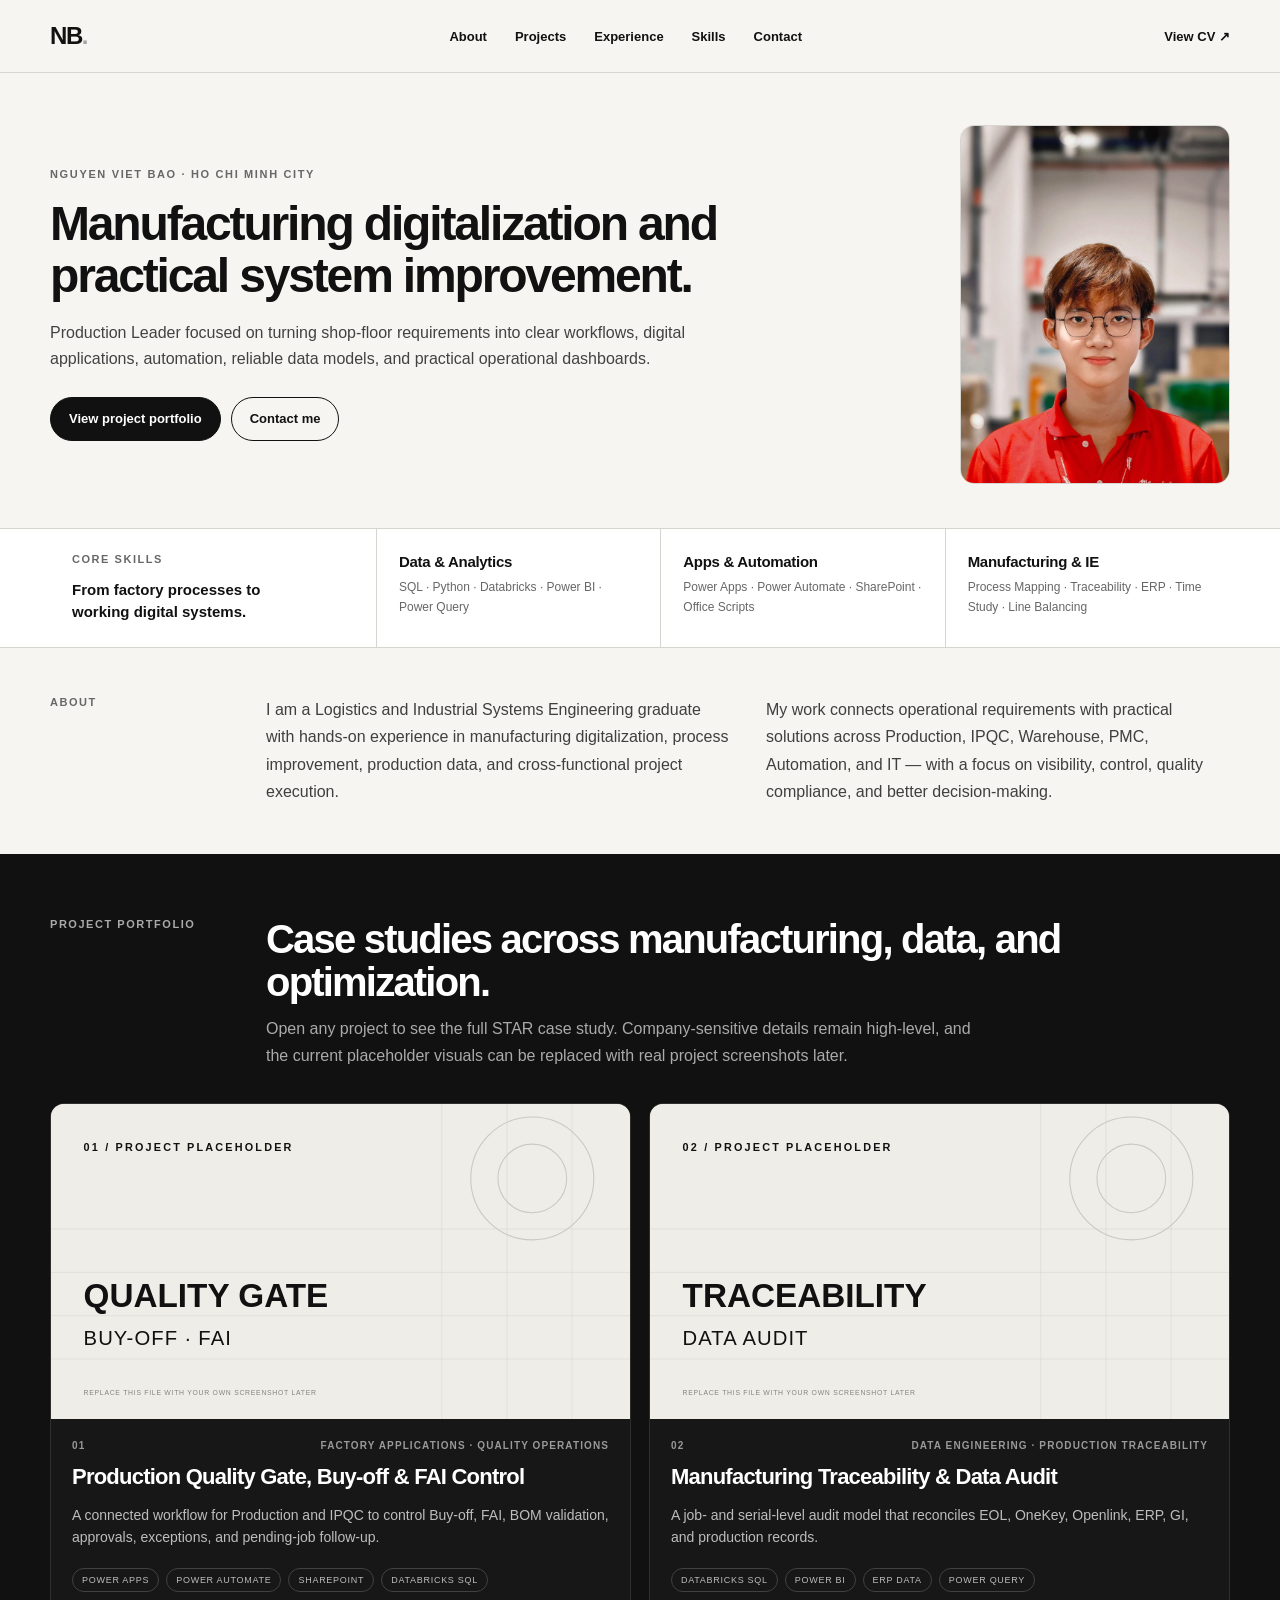
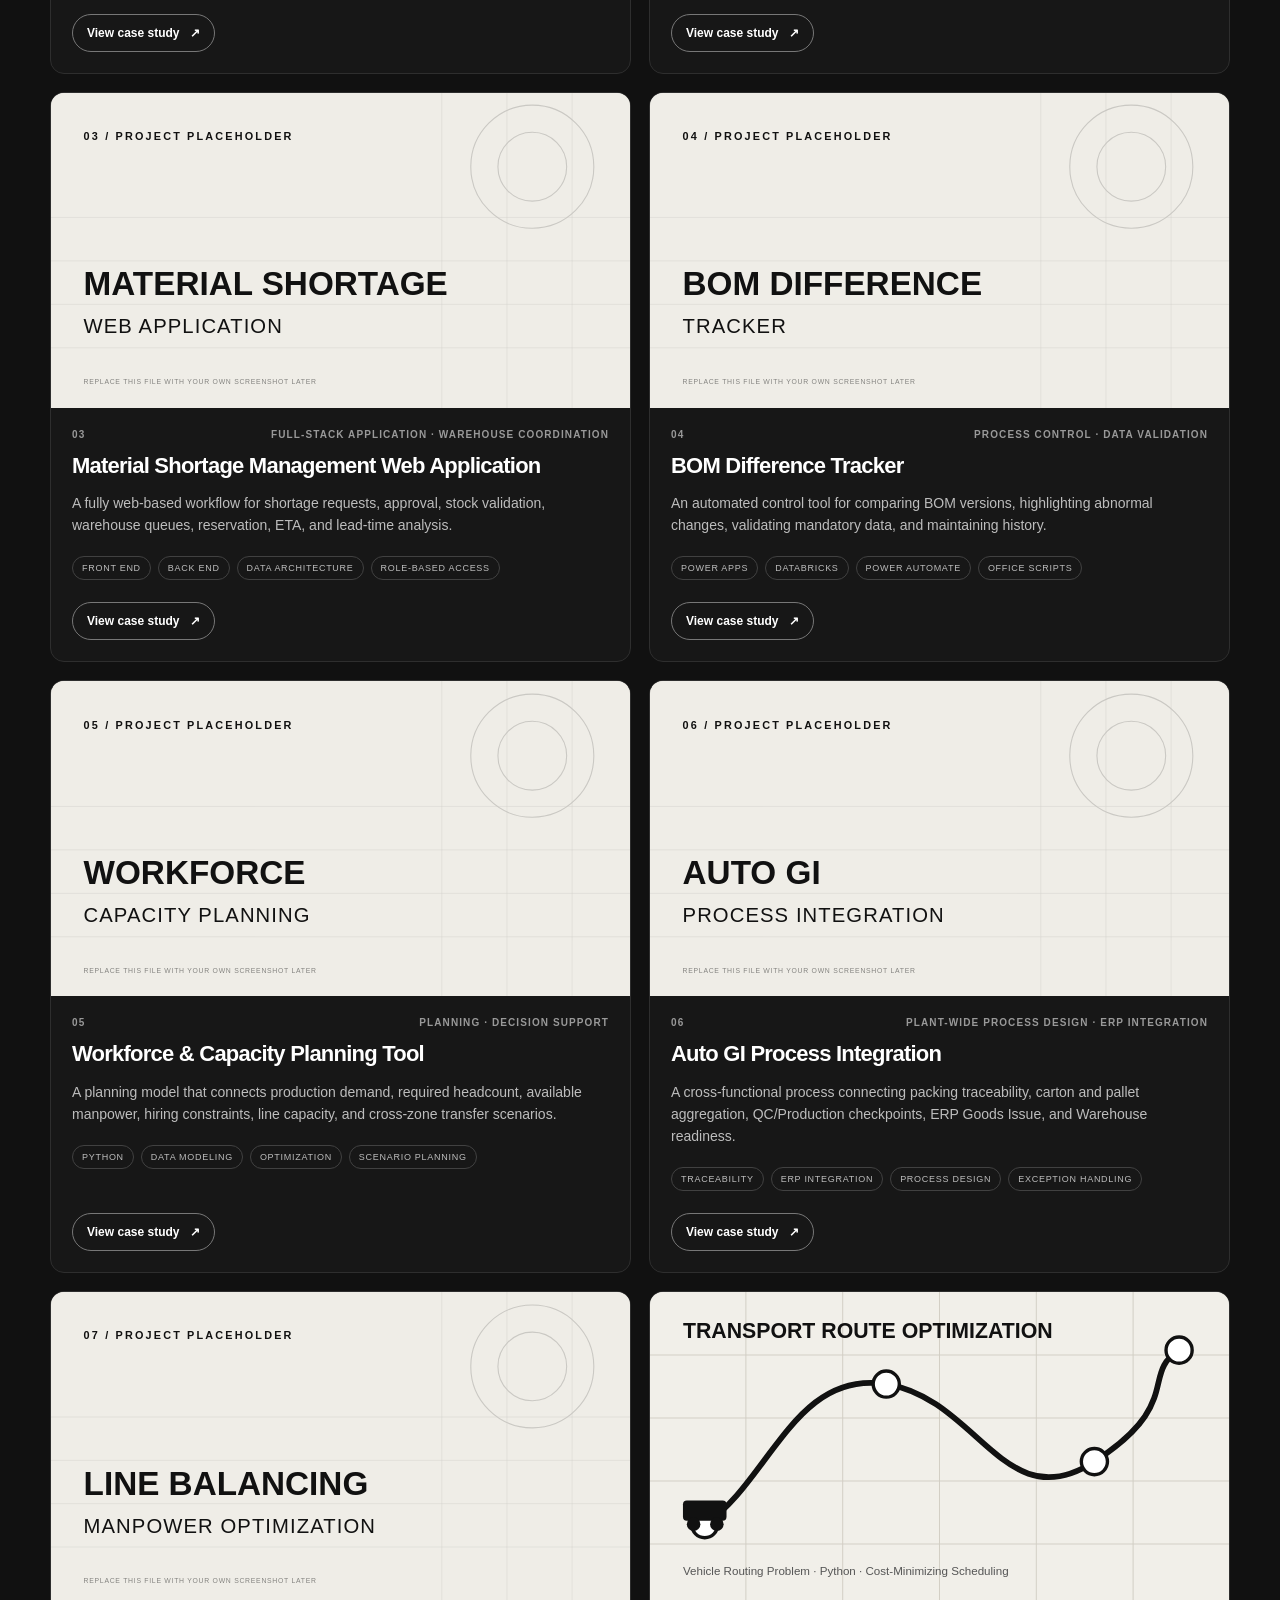
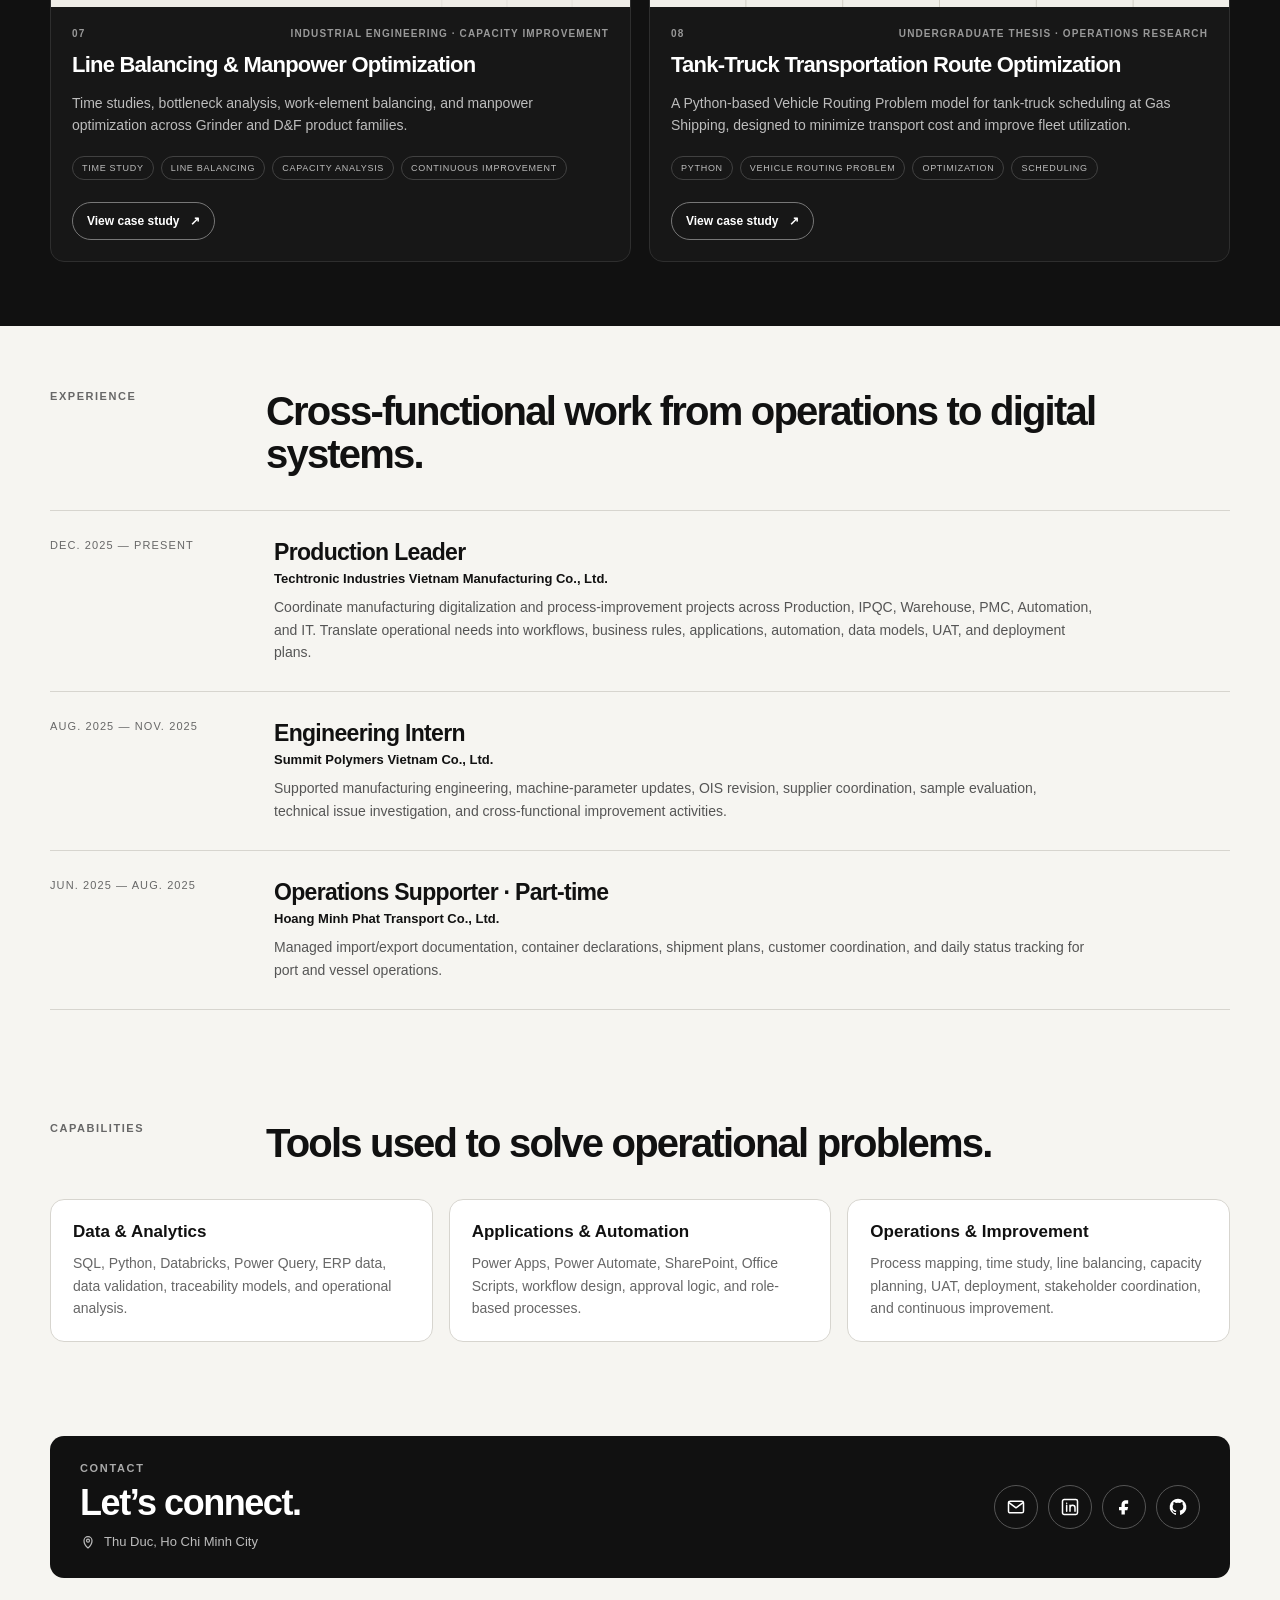
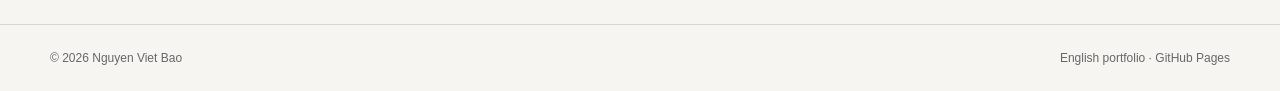
==== commit 3d8a4c9a: "Add files via upload" ====
--- a/portfolio/index.html
+++ b/portfolio/index.html
@@ -12,14 +12,19 @@
 </div></header>
 <main id="top">
 <section class="hero"><div class="container hero-grid">
-<div class="reveal"><p class="eyebrow">Nguyen Viet Bao · Ho Chi Minh City</p><h1>Manufacturing digitalization and practical system improvement.</h1>
-<p class="lead">Production Leader focused on translating shop-floor problems into clear workflows, digital applications, data models, automation, and operational dashboards.</p>
-<div class="hero-actions"><a class="btn btn-dark" href="#projects">View selected projects</a><a class="btn btn-light" href="mailto:bao.nguyen2210ise@gmail.com">Contact me</a></div></div>
-<figure class="hero-photo reveal"><img src="./assets/images/profile.webp" alt="Nguyen Viet Bao" width="960" height="1200"><figcaption><span>Current focus</span><strong>Digitalization & System Projects</strong></figcaption></figure>
+<div class="hero-copy reveal"><p class="eyebrow">Nguyen Viet Bao · Ho Chi Minh City</p><h1>Manufacturing digitalization and practical system improvement.</h1>
+<p class="lead">Production Leader focused on turning shop-floor requirements into clear workflows, digital applications, automation, reliable data models, and practical operational dashboards.</p>
+<div class="hero-actions"><a class="btn btn-dark" href="#projects">View project portfolio</a><a class="btn btn-light" href="mailto:bao.nguyen2210ise@gmail.com">Contact me</a></div></div>
+<figure class="hero-photo reveal"><img src="./assets/images/profile.webp" alt="Nguyen Viet Bao" width="720" height="960"></figure>
 </div></section>
-<section class="metrics"><div class="metric"><strong>15–25%</strong><span>Line-balancing efficiency improvement</span></div><div class="metric"><strong>10–30</strong><span>UPH improvement across optimized models</span></div><div class="metric"><strong>≈ USD 90K</strong><span>Total savings from capacity improvements</span></div><div class="metric"><strong>13</strong><span>Grinder-family models optimized</span></div></section>
+<section class="skills-overview" aria-label="Core skills"><div class="container skills-overview-grid">
+<div class="skills-overview-title"><span class="section-label">Core Skills</span><strong>From factory processes to working digital systems.</strong></div>
+<div class="skills-overview-item"><h2>Data &amp; Analytics</h2><p>SQL · Python · Databricks · Power BI · Power Query</p></div>
+<div class="skills-overview-item"><h2>Apps &amp; Automation</h2><p>Power Apps · Power Automate · SharePoint · Office Scripts</p></div>
+<div class="skills-overview-item"><h2>Manufacturing &amp; IE</h2><p>Process Mapping · Traceability · ERP · Time Study · Line Balancing</p></div>
+</div></section>
 <section id="about" class="section section-tight"><div class="container about-grid"><div class="section-label">About</div><div class="about-copy"><p>I am a Logistics and Industrial Systems Engineering graduate with hands-on experience in manufacturing digitalization, process improvement, production data, and cross-functional project execution.</p><p>My work connects operational requirements with practical solutions across Production, IPQC, Warehouse, PMC, Automation, and IT — with a focus on visibility, control, quality compliance, and better decision-making.</p></div></div></section>
-<section id="projects" class="section projects-section"><div class="container"><div class="section-head"><div class="section-label">Selected Projects</div><div><h2>Compact case studies from factory operations.</h2><p>Each project page follows the STAR structure. Descriptions remain high-level to respect company confidentiality, and placeholder images can be replaced with your own screenshots later.</p></div></div><div class="project-grid">
+<section id="projects" class="section projects-section"><div class="container"><div class="section-head"><div class="section-label">Project Portfolio</div><div><h2>Case studies across manufacturing, data, and optimization.</h2><p>Open any project to see the full STAR case study. Company-sensitive details remain high-level, and the current placeholder visuals can be replaced with real project screenshots later.</p></div></div><div class="project-grid">
       <article class="project-card reveal">
         <a class="project-image" href="./projects/quality-gate/" aria-label="View Production Quality Gate, Buy-off &amp; FAI Control case study">
           <img src="./assets/images/projects/quality-gate.svg" alt="Placeholder image for Production Quality Gate, Buy-off &amp; FAI Control" loading="lazy">
@@ -103,6 +108,18 @@
           <ul class="tags"><li>Time Study</li><li>Line Balancing</li><li>Capacity Analysis</li><li>Continuous Improvement</li></ul>
           <a class="btn btn-small" href="./projects/line-balancing/">View case study <span>↗</span></a>
         </div>
+      </article>
+      <article class="project-card reveal">
+        <a class="project-image" href="./projects/transport-route-optimization/" aria-label="View Tank-Truck Transportation Route Optimization case study">
+          <img src="./assets/images/projects/transport-route-optimization.svg" alt="Placeholder image for Tank-Truck Transportation Route Optimization" loading="lazy">
+        </a>
+        <div class="project-body">
+          <div class="project-meta"><span>08</span><span>Undergraduate Thesis · Operations Research</span></div>
+          <h3>Tank-Truck Transportation Route Optimization</h3>
+          <p class="project-summary">A Python-based Vehicle Routing Problem model for tank-truck scheduling at Gas Shipping, designed to minimize transport cost and improve fleet utilization.</p>
+          <ul class="tags"><li>Python</li><li>Vehicle Routing Problem</li><li>Optimization</li><li>Scheduling</li></ul>
+          <a class="btn btn-small" href="./projects/transport-route-optimization/">View case study <span>↗</span></a>
+        </div>
       </article></div></div></section>
 <section id="experience" class="section"><div class="container"><div class="section-head"><div class="section-label">Experience</div><div><h2>Cross-functional work from operations to digital systems.</h2></div></div><div class="timeline">
 <article class="timeline-item reveal"><div class="timeline-date">Dec. 2025 — Present</div><div class="timeline-body"><h3>Production Leader</h3><div class="company">Techtronic Industries Vietnam Manufacturing Co., Ltd.</div><p>Coordinate manufacturing digitalization and process-improvement projects across Production, IPQC, Warehouse, PMC, Automation, and IT. Translate operational needs into workflows, business rules, applications, automation, data models, UAT, and deployment plans.</p></div></article>
@@ -114,5 +131,5 @@
 <div class="skill-card reveal"><h3>Applications & Automation</h3><p>Power Apps, Power Automate, SharePoint, Office Scripts, workflow design, approval logic, and role-based processes.</p></div>
 <div class="skill-card reveal"><h3>Operations & Improvement</h3><p>Process mapping, time study, line balancing, capacity planning, UAT, deployment, stakeholder coordination, and continuous improvement.</p></div>
 </div></div></section>
-<section id="contact" class="section"><div class="container"><div class="contact-card reveal"><div><p class="eyebrow">Contact</p><h2>Let’s discuss manufacturing systems and process improvement.</h2><p>Based in Thu Duc, Ho Chi Minh City.</p></div><div class="contact-links"><a class="btn" href="mailto:bao.nguyen2210ise@gmail.com">Email</a><a class="btn" href="https://www.linkedin.com/in/bao-nguyen-ba9554152/" target="_blank" rel="noopener">LinkedIn</a><a class="btn" href="https://www.facebook.com/nguyenbao2210" target="_blank" rel="noopener">Facebook</a><a class="btn" href="https://github.com/baonguyen2210ise-bit" target="_blank" rel="noopener">GitHub</a></div></div></div></section>
+<section id="contact" class="section contact-section"><div class="container"><div class="contact-card reveal"><div class="contact-copy"><p class="eyebrow">Contact</p><h2>Let’s connect.</h2><p class="contact-location"><svg viewBox="0 0 24 24" aria-hidden="true"><path d="M12 21s6-5.1 6-11a6 6 0 1 0-12 0c0 5.9 6 11 6 11Z"></path><circle cx="12" cy="10" r="2.2"></circle></svg><span>Thu Duc, Ho Chi Minh City</span></p></div><div class="contact-links" aria-label="Contact links"><a class="contact-icon" href="mailto:bao.nguyen2210ise@gmail.com" aria-label="Email Nguyen Viet Bao" title="Email"><svg viewBox="0 0 24 24" aria-hidden="true"><rect x="3" y="5" width="18" height="14" rx="2"></rect><path d="m4 7 8 6 8-6"></path></svg></a><a class="contact-icon" href="https://www.linkedin.com/in/bao-nguyen-ba9554152/" target="_blank" rel="noopener" aria-label="LinkedIn profile" title="LinkedIn"><svg viewBox="0 0 24 24" aria-hidden="true"><rect x="3" y="3" width="18" height="18" rx="2"></rect><path d="M8 10v7M8 7.5v.01M12 17v-4a3 3 0 0 1 6 0v4M12 10v7"></path></svg></a><a class="contact-icon" href="https://www.facebook.com/nguyenbao2210" target="_blank" rel="noopener" aria-label="Facebook profile" title="Facebook"><svg viewBox="0 0 24 24" aria-hidden="true"><path d="M14 8h3V4h-3a5 5 0 0 0-5 5v3H6v4h3v5h4v-5h3l1-4h-4V9a1 1 0 0 1 1-1Z"></path></svg></a><a class="contact-icon" href="https://github.com/baonguyen2210ise-bit" target="_blank" rel="noopener" aria-label="GitHub profile" title="GitHub"><svg viewBox="0 0 24 24" aria-hidden="true"><path d="M12 2a10 10 0 0 0-3.16 19.49c.5.09.68-.22.68-.48v-1.88c-2.78.6-3.37-1.18-3.37-1.18-.45-1.16-1.11-1.47-1.11-1.47-.91-.62.07-.61.07-.61 1 .07 1.54 1.03 1.54 1.03.9 1.53 2.35 1.09 2.92.83.09-.65.35-1.09.64-1.34-2.22-.25-4.56-1.11-4.56-4.95 0-1.09.39-1.99 1.03-2.69-.1-.25-.45-1.27.1-2.65 0 0 .84-.27 2.75 1.03A9.6 9.6 0 0 1 12 6.79a9.6 9.6 0 0 1 2.5.34c1.91-1.3 2.75-1.03 2.75-1.03.55 1.38.2 2.4.1 2.65.64.7 1.03 1.6 1.03 2.69 0 3.85-2.34 4.69-4.57 4.94.36.31.68.92.68 1.86v2.77c0 .27.18.58.69.48A10 10 0 0 0 12 2Z"></path></svg></a></div></div></div></section>
 </main><footer class="footer"><div class="container footer-inner"><span>© <span data-year></span> Nguyen Viet Bao</span><span>English portfolio · GitHub Pages</span></div></footer><script src="./assets/js/main.js"></script></body></html>
--- a/portfolio/assets/css/style.css
+++ b/portfolio/assets/css/style.css
@@ -21,33 +21,38 @@
 .brand{text-decoration:none;font-size:24px;font-weight:900;letter-spacing:-.06em}.brand span{opacity:.35}
 .nav{display:flex;justify-content:center;gap:28px}.nav a,.header-link{text-decoration:none;font-size:13px;font-weight:700}.nav a{position:relative}.nav a:after{content:"";position:absolute;left:0;right:100%;bottom:-8px;height:1px;background:var(--ink);transition:right .25s ease}.nav a:hover:after{right:0}
 .menu-toggle{display:none;border:0;background:none;padding:8px}.menu-toggle span{display:block;width:22px;height:2px;background:var(--ink);margin:4px 0}
-.hero{padding:72px 0 54px;border-bottom:1px solid var(--line)}
-.hero-grid{display:grid;grid-template-columns:minmax(0,1.25fr) 340px;gap:72px;align-items:center}
+.hero{padding:52px 0 44px;border-bottom:1px solid var(--line)}
+.hero-grid{display:grid;grid-template-columns:minmax(0,1fr) 270px;gap:54px;align-items:center}.hero-copy{max-width:720px}
 .eyebrow{margin:0 0 18px;text-transform:uppercase;letter-spacing:.15em;font-size:11px;font-weight:800;color:var(--muted)}
-.hero h1{margin:0;max-width:720px;font-size:clamp(38px,4.5vw,58px);line-height:1.02;letter-spacing:-.055em}
-.hero .lead{margin:22px 0 0;max-width:690px;font-size:18px;line-height:1.65;color:#424242}
-.hero-actions{display:flex;gap:12px;align-items:center;margin-top:30px;flex-wrap:wrap}
+.hero h1{margin:0;max-width:680px;font-size:clamp(34px,3.8vw,48px);line-height:1.08;letter-spacing:-.045em}
+.hero .lead{margin:18px 0 0;max-width:680px;font-size:16px;line-height:1.65;color:#424242}
+.hero-actions{display:flex;gap:10px;align-items:center;margin-top:24px;flex-wrap:wrap}
 .btn{display:inline-flex;align-items:center;justify-content:center;gap:10px;min-height:44px;padding:0 18px;border:1px solid var(--ink);border-radius:999px;text-decoration:none;font-size:13px;font-weight:800;transition:transform .25s var(--ease),background .25s,color .25s}.btn:hover{transform:translateY(-2px)}.btn-dark{background:var(--ink);color:white}.btn-light{background:transparent}.btn-small{min-height:38px;padding:0 14px;font-size:12px}
-.hero-photo{margin:0}.hero-photo img{width:100%;aspect-ratio:4/5;object-fit:cover;border-radius:var(--radius);border:1px solid var(--line)}
-.hero-photo figcaption{display:flex;justify-content:space-between;gap:20px;margin-top:12px;font-size:11px;color:var(--muted)}
-.metrics{display:grid;grid-template-columns:repeat(4,1fr);gap:0;border-bottom:1px solid var(--line)}
-.metric{padding:22px 24px;border-right:1px solid var(--line)}.metric:last-child{border-right:0}.metric strong{display:block;font-size:26px;letter-spacing:-.04em}.metric span{display:block;margin-top:6px;font-size:12px;line-height:1.45;color:var(--muted)}
-.section{padding:72px 0}.section-tight{padding:54px 0}.section-head{display:grid;grid-template-columns:180px minmax(0,1fr);gap:36px;align-items:start;margin-bottom:34px}.section-label{text-transform:uppercase;letter-spacing:.14em;font-size:11px;font-weight:800;color:var(--muted)}.section-head h2{margin:0;font-size:clamp(28px,3.2vw,40px);letter-spacing:-.045em;line-height:1.08}.section-head p{margin:12px 0 0;max-width:720px;color:var(--muted);line-height:1.65}
+.hero-photo{margin:0;width:100%;max-width:270px;justify-self:end}.hero-photo img{width:100%;height:auto;border-radius:var(--radius);border:1px solid var(--line);background:#eee}
+.skills-overview{border-bottom:1px solid var(--line);background:var(--card)}
+.skills-overview-grid{display:grid;grid-template-columns:1.15fr repeat(3,1fr)}
+.skills-overview-title,.skills-overview-item{padding:24px 22px;border-right:1px solid var(--line)}
+.skills-overview-item:last-child{border-right:0}
+.skills-overview-title{display:flex;flex-direction:column;justify-content:space-between;gap:14px}
+.skills-overview-title strong{font-size:15px;line-height:1.45;max-width:230px}
+.skills-overview-item h2{margin:0 0 8px;font-size:15px;letter-spacing:-.02em}
+.skills-overview-item p{margin:0;color:var(--muted);font-size:12px;line-height:1.6}
+.section{padding:64px 0}.section-tight{padding:48px 0}.section-head{display:grid;grid-template-columns:180px minmax(0,1fr);gap:36px;align-items:start;margin-bottom:34px}.section-label{text-transform:uppercase;letter-spacing:.14em;font-size:11px;font-weight:800;color:var(--muted)}.section-head h2{margin:0;font-size:clamp(28px,3.2vw,40px);letter-spacing:-.045em;line-height:1.08}.section-head p{margin:12px 0 0;max-width:720px;color:var(--muted);line-height:1.65}
 .about-grid{display:grid;grid-template-columns:180px minmax(0,1fr);gap:36px}.about-copy{display:grid;grid-template-columns:1fr 1fr;gap:36px}.about-copy p{margin:0;font-size:16px;line-height:1.72;color:#3f3f3f}
 .projects-section{background:var(--ink);color:white}.projects-section .section-label,.projects-section .section-head p{color:#aaa}
 .project-grid{display:grid;grid-template-columns:repeat(2,minmax(0,1fr));gap:18px}
 .project-card{display:flex;flex-direction:column;overflow:hidden;background:#171717;border:1px solid #2e2e2e;border-radius:var(--radius);transition:transform .3s var(--ease),border-color .3s ease}.project-card:hover{transform:translateY(-5px);border-color:#666}
 .project-image{aspect-ratio:16/8.7;overflow:hidden;background:#e9e7e1}.project-image img{width:100%;height:100%;object-fit:cover;transition:transform .45s var(--ease)}.project-card:hover .project-image img{transform:scale(1.025)}
-.project-body{display:flex;flex-direction:column;flex:1;padding:24px}.project-meta{display:flex;justify-content:space-between;gap:20px;margin-bottom:14px;color:#999;font-size:10px;letter-spacing:.11em;text-transform:uppercase;font-weight:700}.project-card h3{margin:0;font-size:24px;line-height:1.12;letter-spacing:-.035em}.project-card .project-summary{margin:14px 0 20px;color:#bdbdbd;line-height:1.58;font-size:14px}.tags{display:flex;flex-wrap:wrap;gap:7px;margin:0 0 22px;padding:0;list-style:none}.tags li{padding:6px 9px;border:1px solid #414141;border-radius:999px;color:#bdbdbd;font-size:9px;text-transform:uppercase;letter-spacing:.08em}.project-card .btn{margin-top:auto;align-self:flex-start;border-color:#777;color:white}
+.project-body{display:flex;flex-direction:column;flex:1;padding:21px}.project-meta{display:flex;justify-content:space-between;gap:20px;margin-bottom:14px;color:#999;font-size:10px;letter-spacing:.11em;text-transform:uppercase;font-weight:700}.project-card h3{margin:0;font-size:22px;line-height:1.12;letter-spacing:-.035em}.project-card .project-summary{margin:14px 0 20px;color:#bdbdbd;line-height:1.58;font-size:14px}.tags{display:flex;flex-wrap:wrap;gap:7px;margin:0 0 22px;padding:0;list-style:none}.tags li{padding:6px 9px;border:1px solid #414141;border-radius:999px;color:#bdbdbd;font-size:9px;text-transform:uppercase;letter-spacing:.08em}.project-card .btn{margin-top:auto;align-self:flex-start;border-color:#777;color:white}
 .timeline{border-top:1px solid var(--line)}.timeline-item{display:grid;grid-template-columns:190px 1fr;gap:34px;padding:28px 0;border-bottom:1px solid var(--line)}.timeline-date{font-size:11px;text-transform:uppercase;letter-spacing:.1em;color:var(--muted)}.timeline-body h3{margin:0;font-size:23px;letter-spacing:-.03em}.timeline-body .company{margin:5px 0 10px;font-size:13px;font-weight:800}.timeline-body p{margin:0;max-width:820px;color:#555;line-height:1.6;font-size:14px}
 .skills-grid{display:grid;grid-template-columns:repeat(3,1fr);gap:16px}.skill-card{padding:22px;background:var(--card);border:1px solid var(--line);border-radius:var(--radius)}.skill-card h3{margin:0 0 10px;font-size:17px}.skill-card p{margin:0;color:var(--muted);line-height:1.6;font-size:14px}
-.contact-card{display:grid;grid-template-columns:1.2fr .8fr;gap:36px;align-items:end;padding:38px;background:var(--ink);color:white;border-radius:var(--radius)}.contact-card h2{margin:0;font-size:clamp(32px,4vw,50px);letter-spacing:-.05em}.contact-card p{margin:14px 0 0;color:#bbb;line-height:1.6}.contact-links{display:flex;flex-wrap:wrap;justify-content:flex-end;gap:10px}.contact-links .btn{border-color:#666;color:white}
+.contact-section{padding-top:46px;padding-bottom:46px}.contact-card{display:flex;align-items:center;justify-content:space-between;gap:28px;padding:26px 30px;background:var(--ink);color:white;border-radius:var(--radius)}.contact-copy{min-width:0}.contact-card .eyebrow{margin-bottom:8px;color:#aaa}.contact-card h2{margin:0;font-size:clamp(26px,3vw,36px);letter-spacing:-.04em}.contact-location{display:flex;align-items:center;gap:8px;margin:9px 0 0;color:#bdbdbd;font-size:13px;line-height:1.4}.contact-location svg{width:16px;height:16px;flex:0 0 auto;fill:none;stroke:currentColor;stroke-width:1.8;stroke-linecap:round;stroke-linejoin:round}.contact-links{display:flex;align-items:center;justify-content:flex-end;gap:10px;flex-wrap:wrap}.contact-icon{width:44px;height:44px;display:grid;place-items:center;border:1px solid #555;border-radius:50%;color:white;text-decoration:none;transition:transform .22s var(--ease),background .22s,border-color .22s}.contact-icon:hover{transform:translateY(-2px);background:white;color:var(--ink);border-color:white}.contact-icon svg{width:20px;height:20px;fill:none;stroke:currentColor;stroke-width:1.8;stroke-linecap:round;stroke-linejoin:round}.contact-icon:nth-child(3) svg,.contact-icon:nth-child(4) svg{fill:currentColor;stroke:none}
 .footer{padding:26px 0;border-top:1px solid var(--line);font-size:12px;color:var(--muted)}.footer-inner{display:flex;justify-content:space-between;gap:24px;flex-wrap:wrap}
 .reveal{opacity:0;transform:translateY(18px);transition:opacity .65s var(--ease),transform .65s var(--ease)}.reveal.visible{opacity:1;transform:none}
 /* Case study */
 .case-hero{padding:58px 0 34px}.back-link{text-decoration:none;font-size:12px;font-weight:800;color:var(--muted)}.case-title-row{display:grid;grid-template-columns:minmax(0,1fr) 300px;gap:50px;margin-top:28px;align-items:end}.case-title-row h1{margin:0;font-size:clamp(36px,4.6vw,56px);line-height:1.03;letter-spacing:-.055em}.case-intro{margin:0;color:#4c4c4c;line-height:1.65;font-size:16px}.case-image{margin-top:36px;border-radius:var(--radius);overflow:hidden;border:1px solid var(--line)}.case-image img{width:100%;aspect-ratio:16/8.2;object-fit:cover}
 .case-facts{display:grid;grid-template-columns:repeat(4,1fr);border-top:1px solid var(--line);border-bottom:1px solid var(--line)}.fact{padding:20px;border-right:1px solid var(--line)}.fact:last-child{border-right:0}.fact span{display:block;margin-bottom:8px;text-transform:uppercase;letter-spacing:.12em;font-size:9px;color:var(--muted);font-weight:800}.fact strong{font-size:13px;line-height:1.5}
 .star-layout{display:grid;grid-template-columns:180px minmax(0,1fr);gap:36px}.star-list{display:grid;gap:14px}.star-card{display:grid;grid-template-columns:80px 1fr;gap:24px;padding:26px;background:var(--card);border:1px solid var(--line);border-radius:var(--radius)}.star-letter{width:52px;height:52px;display:grid;place-items:center;border-radius:50%;background:var(--ink);color:white;font-weight:900;font-size:20px}.star-card h2{margin:0 0 10px;font-size:24px;letter-spacing:-.03em}.star-card p{margin:0;color:#4f4f4f;line-height:1.7;font-size:15px}.highlight-list{display:grid;grid-template-columns:repeat(3,1fr);gap:14px}.highlight{padding:22px;border:1px solid var(--line);border-radius:var(--radius);background:var(--soft);font-size:14px;line-height:1.5;font-weight:700}.case-nav{display:flex;justify-content:space-between;gap:20px;padding:34px 0;border-top:1px solid var(--line)}.case-nav a{text-decoration:none;font-size:13px;font-weight:800}
-@media(max-width:900px){.nav{display:none}.menu-toggle{display:block;justify-self:end}.header-link{display:none}.header-inner{grid-template-columns:1fr auto}.nav.open{position:absolute;top:72px;left:0;right:0;display:flex;flex-direction:column;align-items:center;padding:28px;background:var(--paper);border-bottom:1px solid var(--line)}.hero-grid,.case-title-row,.contact-card{grid-template-columns:1fr}.hero-photo{max-width:360px}.metrics{grid-template-columns:repeat(2,1fr)}.metric:nth-child(2){border-right:0}.metric:nth-child(-n+2){border-bottom:1px solid var(--line)}.section-head,.about-grid,.star-layout{grid-template-columns:1fr}.about-copy{grid-template-columns:1fr}.project-grid,.skills-grid{grid-template-columns:1fr 1fr}.contact-links{justify-content:flex-start}.case-facts{grid-template-columns:repeat(2,1fr)}.fact:nth-child(2){border-right:0}.fact:nth-child(-n+2){border-bottom:1px solid var(--line)}}
-@media(max-width:620px){.container{width:min(100% - 28px,var(--max))}.hero{padding-top:48px}.hero h1{font-size:38px}.hero .lead{font-size:16px}.metrics,.project-grid,.skills-grid,.highlight-list{grid-template-columns:1fr}.metric{border-right:0;border-bottom:1px solid var(--line)}.section{padding:54px 0}.section-head{margin-bottom:26px}.timeline-item{grid-template-columns:1fr;gap:10px}.project-card h3{font-size:22px}.contact-card{padding:26px}.case-facts{grid-template-columns:1fr}.fact{border-right:0;border-bottom:1px solid var(--line)}.fact:last-child{border-bottom:0}.star-card{grid-template-columns:1fr}.star-letter{width:44px;height:44px}.case-title-row h1{font-size:36px}}
+@media(max-width:900px){.nav{display:none}.menu-toggle{display:block;justify-self:end}.header-link{display:none}.header-inner{grid-template-columns:1fr auto}.nav.open{position:absolute;top:72px;left:0;right:0;display:flex;flex-direction:column;align-items:center;padding:28px;background:var(--paper);border-bottom:1px solid var(--line)}.hero-grid,.case-title-row{grid-template-columns:1fr}.contact-card{align-items:flex-start}.hero-photo{max-width:260px;justify-self:start}.skills-overview-grid{grid-template-columns:repeat(2,1fr)}.skills-overview-title,.skills-overview-item{border-bottom:1px solid var(--line)}.skills-overview-item:nth-child(2){border-right:0}.skills-overview-item:nth-child(n+3){border-bottom:0}.section-head,.about-grid,.star-layout{grid-template-columns:1fr}.about-copy{grid-template-columns:1fr}.project-grid,.skills-grid{grid-template-columns:1fr 1fr}.contact-links{justify-content:flex-start}.case-facts{grid-template-columns:repeat(2,1fr)}.fact:nth-child(2){border-right:0}.fact:nth-child(-n+2){border-bottom:1px solid var(--line)}}
+@media(max-width:620px){.container{width:min(100% - 28px,var(--max))}.hero{padding-top:48px}.hero h1{font-size:38px}.hero .lead{font-size:15px}.skills-overview-grid,.project-grid,.skills-grid,.highlight-list{grid-template-columns:1fr}.skills-overview-title,.skills-overview-item{border-right:0;border-bottom:1px solid var(--line)}.skills-overview-item:last-child{border-bottom:0}.section{padding:54px 0}.section-head{margin-bottom:26px}.timeline-item{grid-template-columns:1fr;gap:10px}.project-card h3{font-size:22px}.contact-card{padding:22px}.contact-links{width:100%;justify-content:flex-start}.case-facts{grid-template-columns:1fr}.fact{border-right:0;border-bottom:1px solid var(--line)}.fact:last-child{border-bottom:0}.star-card{grid-template-columns:1fr}.star-letter{width:44px;height:44px}.case-title-row h1{font-size:36px}}
 @media(prefers-reduced-motion:reduce){*{scroll-behavior:auto!important}.reveal{opacity:1;transform:none;transition:none}}
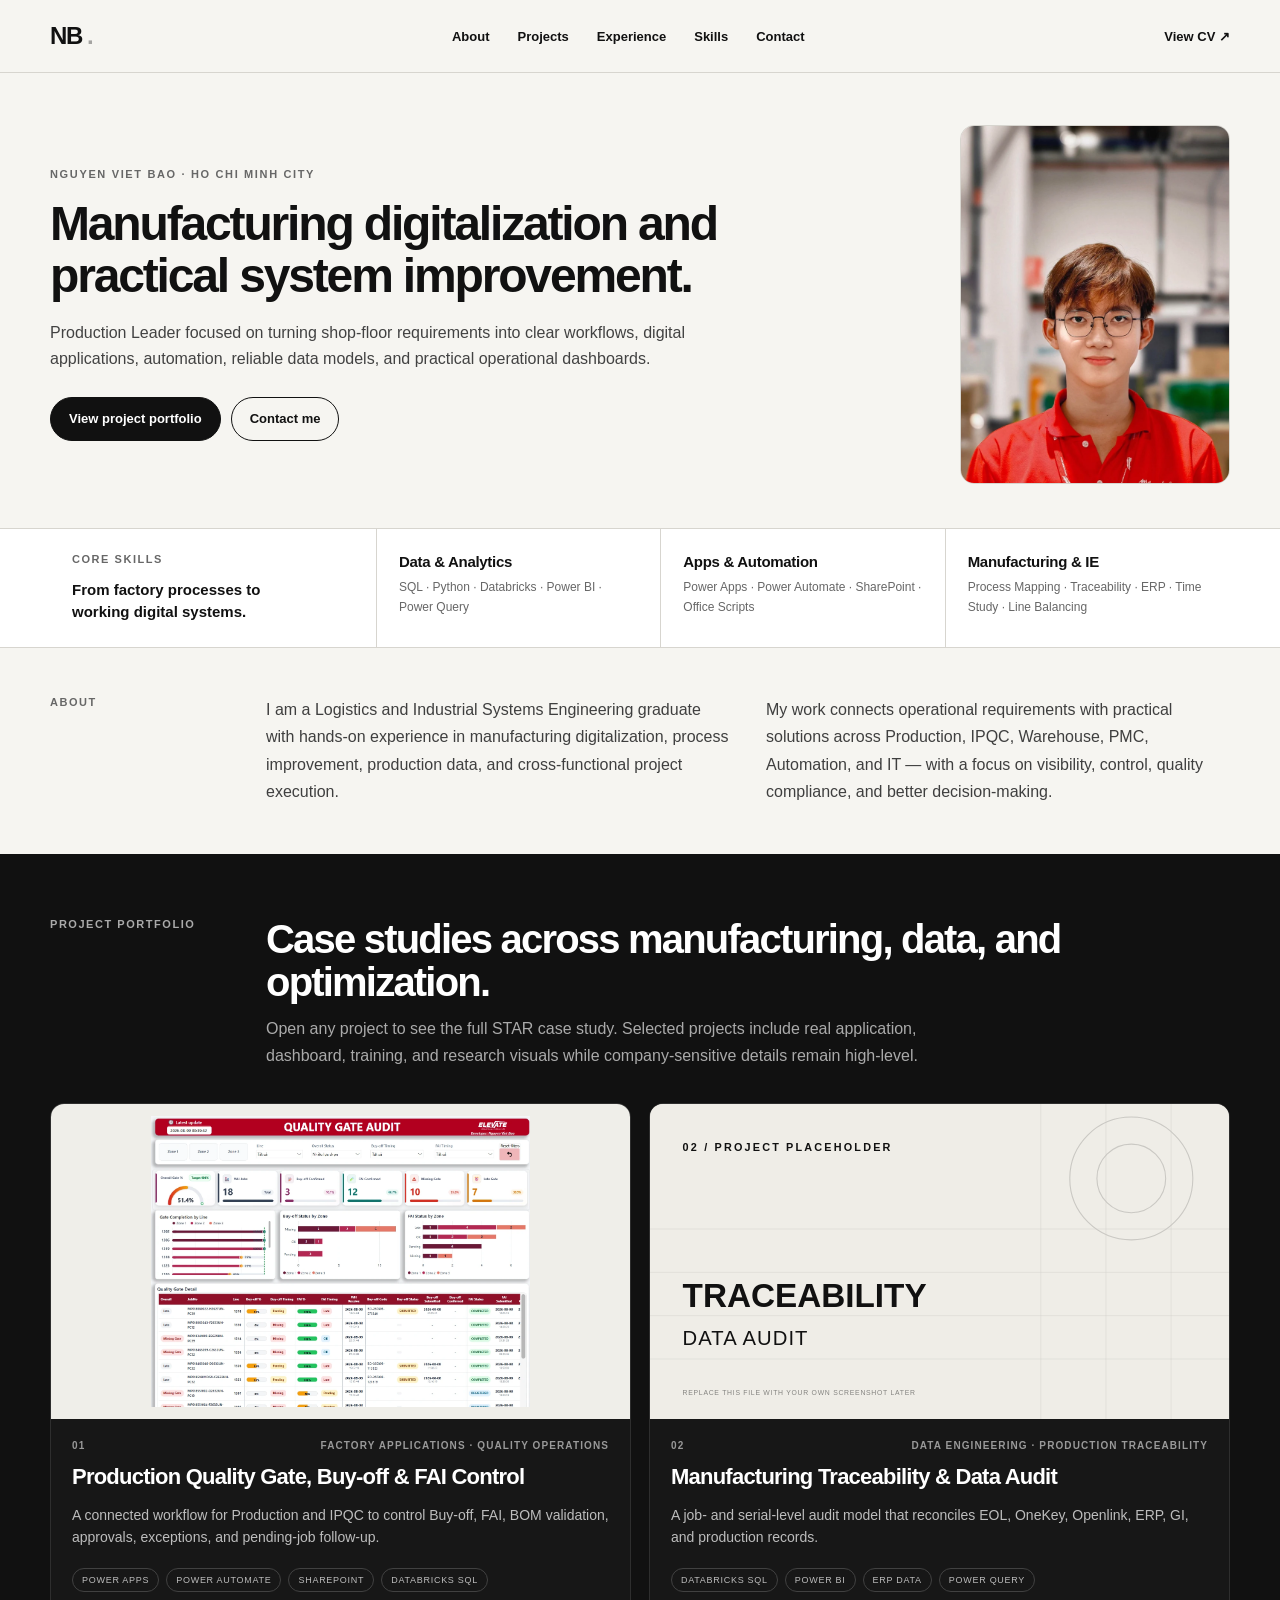
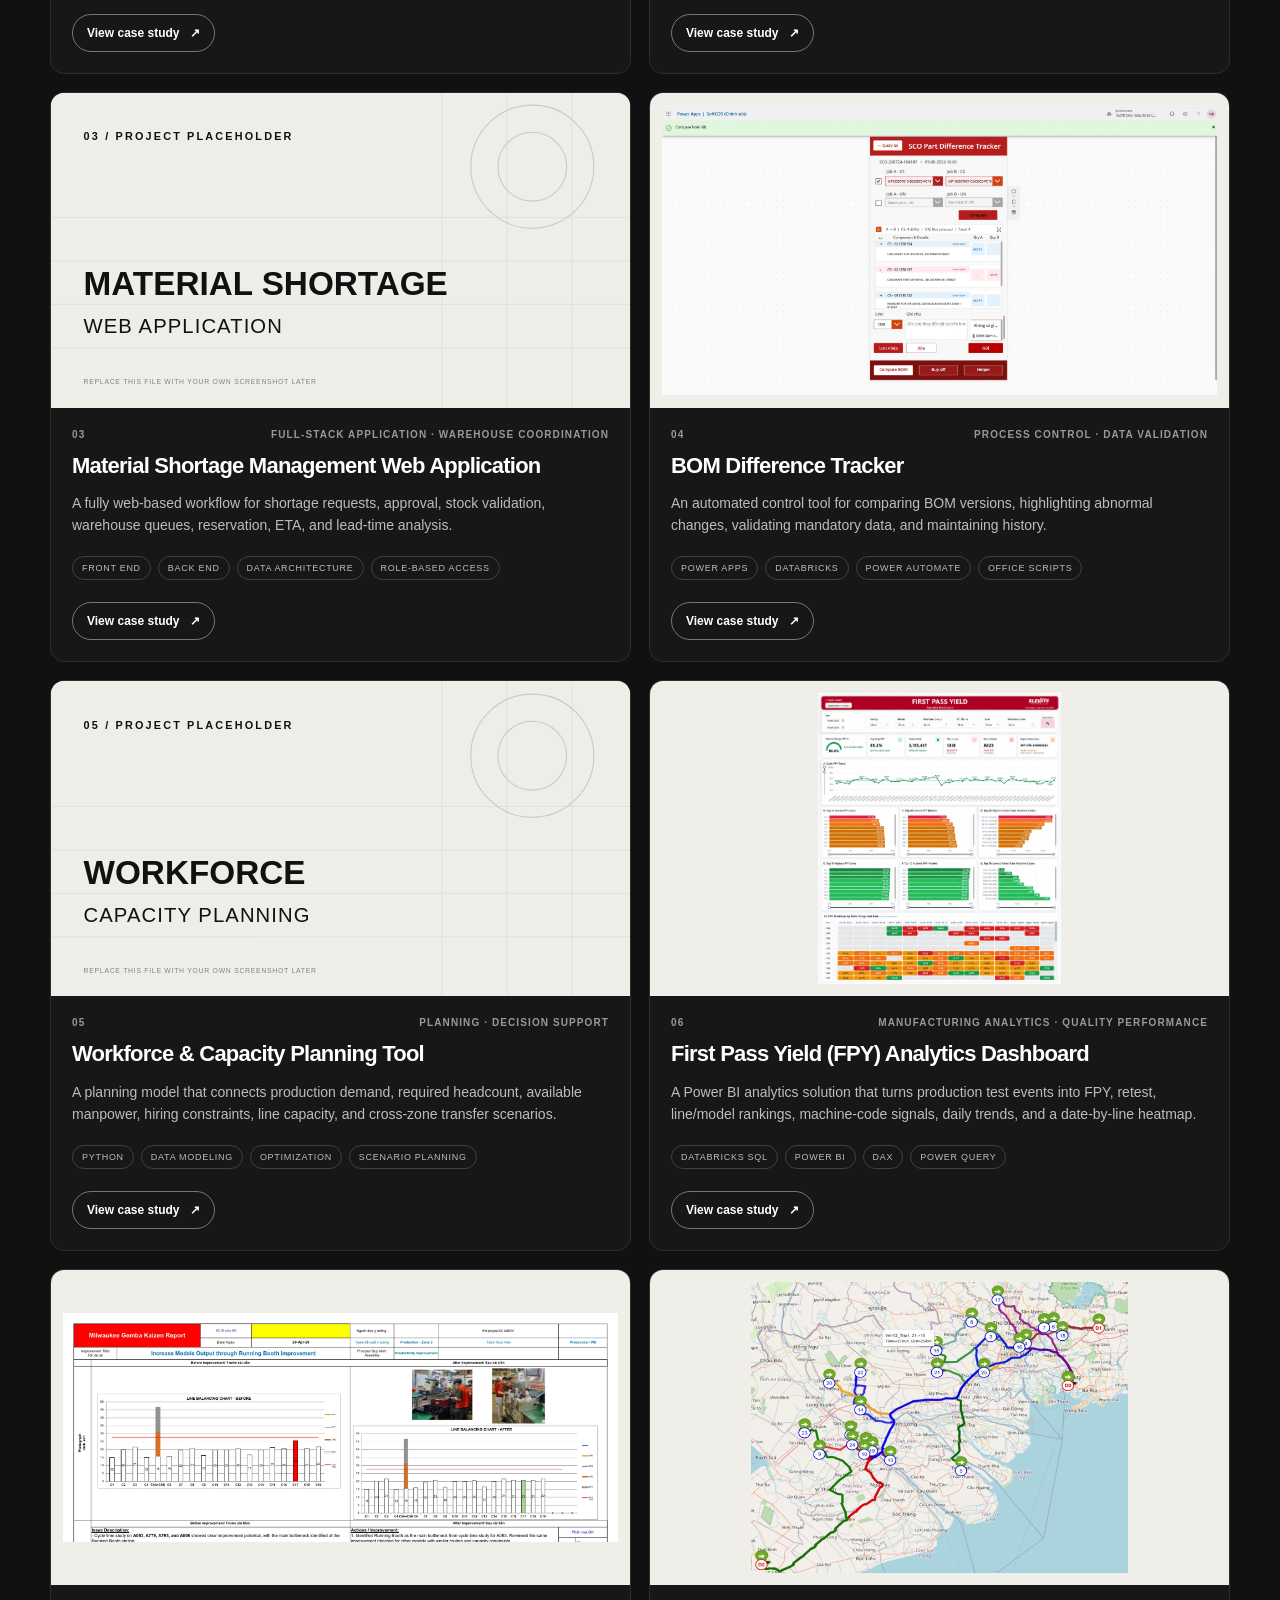
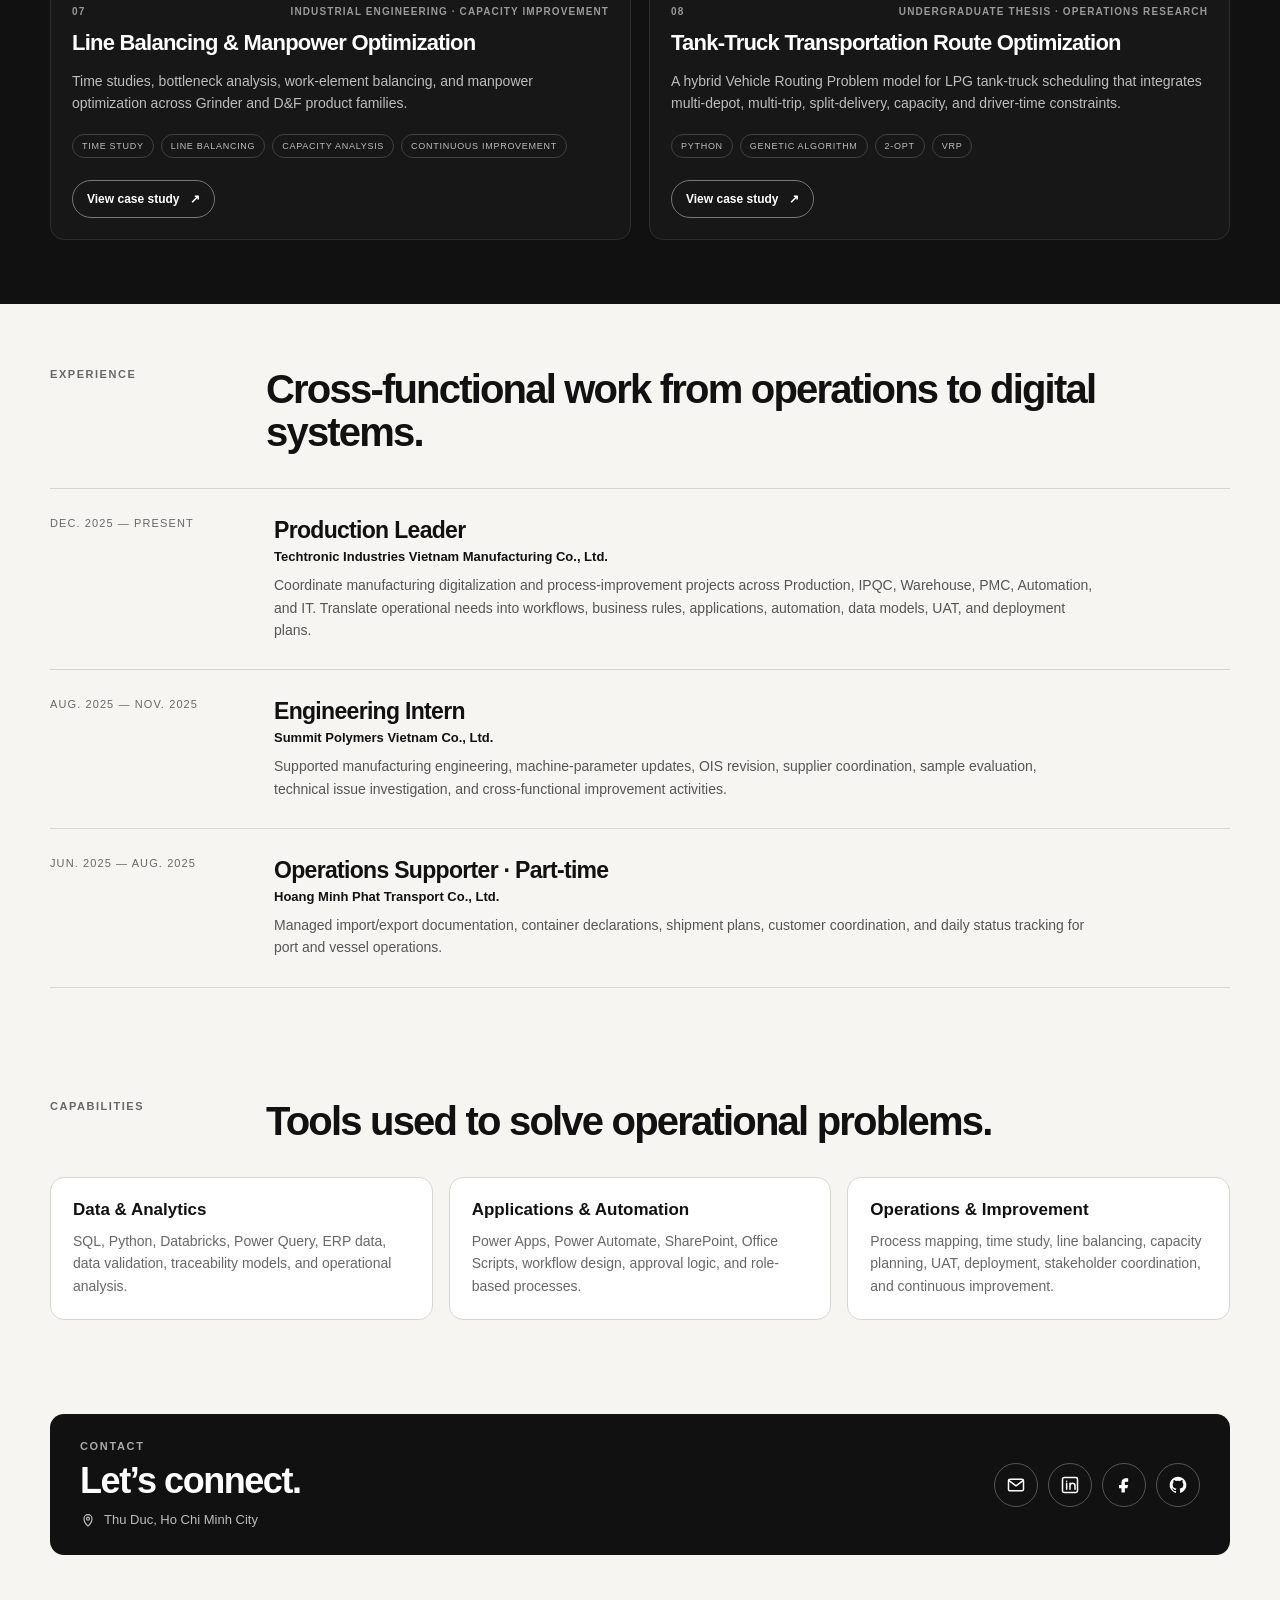
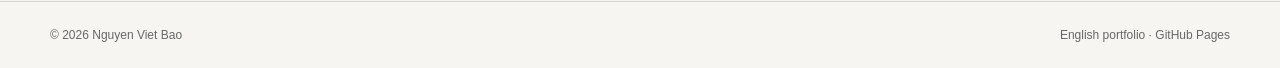
==== commit a66ceb70: "Add files via upload" ====
--- a/portfolio/index.html
+++ b/portfolio/index.html
@@ -1,135 +1,654 @@
-<!doctype html>
-<html lang="en"><head>
-<meta charset="utf-8"><meta name="viewport" content="width=device-width,initial-scale=1">
-<meta name="description" content="Portfolio of Nguyen Viet Bao — manufacturing digitalization, data analytics, process improvement, and system projects.">
-<meta name="theme-color" content="#f6f5f1"><link rel="icon" href="./favicon.svg" type="image/svg+xml"><link rel="stylesheet" href="./assets/css/style.css">
-<title>Nguyen Viet Bao — Portfolio</title></head><body>
-<header class="site-header"><div class="container header-inner">
-<a class="brand" href="#top">NB<span>.</span></a>
-<nav class="nav" aria-label="Main navigation"><a href="#about">About</a><a href="#projects">Projects</a><a href="#experience">Experience</a><a href="#skills">Skills</a><a href="#contact">Contact</a></nav>
-<button class="menu-toggle" type="button" aria-expanded="false" aria-label="Toggle menu"><span></span><span></span><span></span></button>
-<a class="header-link" href="./assets/documents/Nguyen_Viet_Bao_CV.pdf" target="_blank" rel="noopener">View CV ↗</a>
-</div></header>
-<main id="top">
-<section class="hero"><div class="container hero-grid">
-<div class="hero-copy reveal"><p class="eyebrow">Nguyen Viet Bao · Ho Chi Minh City</p><h1>Manufacturing digitalization and practical system improvement.</h1>
-<p class="lead">Production Leader focused on turning shop-floor requirements into clear workflows, digital applications, automation, reliable data models, and practical operational dashboards.</p>
-<div class="hero-actions"><a class="btn btn-dark" href="#projects">View project portfolio</a><a class="btn btn-light" href="mailto:bao.nguyen2210ise@gmail.com">Contact me</a></div></div>
-<figure class="hero-photo reveal"><img src="./assets/images/profile.webp" alt="Nguyen Viet Bao" width="720" height="960"></figure>
-</div></section>
-<section class="skills-overview" aria-label="Core skills"><div class="container skills-overview-grid">
-<div class="skills-overview-title"><span class="section-label">Core Skills</span><strong>From factory processes to working digital systems.</strong></div>
-<div class="skills-overview-item"><h2>Data &amp; Analytics</h2><p>SQL · Python · Databricks · Power BI · Power Query</p></div>
-<div class="skills-overview-item"><h2>Apps &amp; Automation</h2><p>Power Apps · Power Automate · SharePoint · Office Scripts</p></div>
-<div class="skills-overview-item"><h2>Manufacturing &amp; IE</h2><p>Process Mapping · Traceability · ERP · Time Study · Line Balancing</p></div>
-</div></section>
-<section id="about" class="section section-tight"><div class="container about-grid"><div class="section-label">About</div><div class="about-copy"><p>I am a Logistics and Industrial Systems Engineering graduate with hands-on experience in manufacturing digitalization, process improvement, production data, and cross-functional project execution.</p><p>My work connects operational requirements with practical solutions across Production, IPQC, Warehouse, PMC, Automation, and IT — with a focus on visibility, control, quality compliance, and better decision-making.</p></div></div></section>
-<section id="projects" class="section projects-section"><div class="container"><div class="section-head"><div class="section-label">Project Portfolio</div><div><h2>Case studies across manufacturing, data, and optimization.</h2><p>Open any project to see the full STAR case study. Company-sensitive details remain high-level, and the current placeholder visuals can be replaced with real project screenshots later.</p></div></div><div class="project-grid">
-      <article class="project-card reveal">
-        <a class="project-image" href="./projects/quality-gate/" aria-label="View Production Quality Gate, Buy-off &amp; FAI Control case study">
-          <img src="./assets/images/projects/quality-gate.svg" alt="Placeholder image for Production Quality Gate, Buy-off &amp; FAI Control" loading="lazy">
-        </a>
-        <div class="project-body">
-          <div class="project-meta"><span>01</span><span>Factory Applications · Quality Operations</span></div>
-          <h3>Production Quality Gate, Buy-off &amp; FAI Control</h3>
-          <p class="project-summary">A connected workflow for Production and IPQC to control Buy-off, FAI, BOM validation, approvals, exceptions, and pending-job follow-up.</p>
-          <ul class="tags"><li>Power Apps</li><li>Power Automate</li><li>SharePoint</li><li>Databricks SQL</li></ul>
-          <a class="btn btn-small" href="./projects/quality-gate/">View case study <span>↗</span></a>
-        </div>
-      </article>
-      <article class="project-card reveal">
-        <a class="project-image" href="./projects/traceability-audit/" aria-label="View Manufacturing Traceability &amp; Data Audit case study">
-          <img src="./assets/images/projects/traceability-audit.svg" alt="Placeholder image for Manufacturing Traceability &amp; Data Audit" loading="lazy">
-        </a>
-        <div class="project-body">
-          <div class="project-meta"><span>02</span><span>Data Engineering · Production Traceability</span></div>
-          <h3>Manufacturing Traceability &amp; Data Audit</h3>
-          <p class="project-summary">A job- and serial-level audit model that reconciles EOL, OneKey, Openlink, ERP, GI, and production records.</p>
-          <ul class="tags"><li>Databricks SQL</li><li>Power BI</li><li>ERP Data</li><li>Power Query</li></ul>
-          <a class="btn btn-small" href="./projects/traceability-audit/">View case study <span>↗</span></a>
-        </div>
-      </article>
-      <article class="project-card reveal">
-        <a class="project-image" href="./projects/material-shortage/" aria-label="View Material Shortage Management Web Application case study">
-          <img src="./assets/images/projects/material-shortage.svg" alt="Placeholder image for Material Shortage Management Web Application" loading="lazy">
-        </a>
-        <div class="project-body">
-          <div class="project-meta"><span>03</span><span>Full-Stack Application · Warehouse Coordination</span></div>
-          <h3>Material Shortage Management Web Application</h3>
-          <p class="project-summary">A fully web-based workflow for shortage requests, approval, stock validation, warehouse queues, reservation, ETA, and lead-time analysis.</p>
-          <ul class="tags"><li>Front End</li><li>Back End</li><li>Data Architecture</li><li>Role-Based Access</li></ul>
-          <a class="btn btn-small" href="./projects/material-shortage/">View case study <span>↗</span></a>
-        </div>
-      </article>
-      <article class="project-card reveal">
-        <a class="project-image" href="./projects/bom-difference/" aria-label="View BOM Difference Tracker case study">
-          <img src="./assets/images/projects/bom-difference.svg" alt="Placeholder image for BOM Difference Tracker" loading="lazy">
-        </a>
-        <div class="project-body">
-          <div class="project-meta"><span>04</span><span>Process Control · Data Validation</span></div>
-          <h3>BOM Difference Tracker</h3>
-          <p class="project-summary">An automated control tool for comparing BOM versions, highlighting abnormal changes, validating mandatory data, and maintaining history.</p>
-          <ul class="tags"><li>Power Apps</li><li>Databricks</li><li>Power Automate</li><li>Office Scripts</li></ul>
-          <a class="btn btn-small" href="./projects/bom-difference/">View case study <span>↗</span></a>
-        </div>
-      </article>
-      <article class="project-card reveal">
-        <a class="project-image" href="./projects/workforce-capacity/" aria-label="View Workforce &amp; Capacity Planning Tool case study">
-          <img src="./assets/images/projects/workforce-capacity.svg" alt="Placeholder image for Workforce &amp; Capacity Planning Tool" loading="lazy">
-        </a>
-        <div class="project-body">
-          <div class="project-meta"><span>05</span><span>Planning · Decision Support</span></div>
-          <h3>Workforce &amp; Capacity Planning Tool</h3>
-          <p class="project-summary">A planning model that connects production demand, required headcount, available manpower, hiring constraints, line capacity, and cross-zone transfer scenarios.</p>
-          <ul class="tags"><li>Python</li><li>Data Modeling</li><li>Optimization</li><li>Scenario Planning</li></ul>
-          <a class="btn btn-small" href="./projects/workforce-capacity/">View case study <span>↗</span></a>
-        </div>
-      </article>
-      <article class="project-card reveal">
-        <a class="project-image" href="./projects/auto-gi/" aria-label="View Auto GI Process Integration case study">
-          <img src="./assets/images/projects/auto-gi.svg" alt="Placeholder image for Auto GI Process Integration" loading="lazy">
-        </a>
-        <div class="project-body">
-          <div class="project-meta"><span>06</span><span>Plant-Wide Process Design · ERP Integration</span></div>
-          <h3>Auto GI Process Integration</h3>
-          <p class="project-summary">A cross-functional process connecting packing traceability, carton and pallet aggregation, QC/Production checkpoints, ERP Goods Issue, and Warehouse readiness.</p>
-          <ul class="tags"><li>Traceability</li><li>ERP Integration</li><li>Process Design</li><li>Exception Handling</li></ul>
-          <a class="btn btn-small" href="./projects/auto-gi/">View case study <span>↗</span></a>
-        </div>
-      </article>
-      <article class="project-card reveal">
-        <a class="project-image" href="./projects/line-balancing/" aria-label="View Line Balancing &amp; Manpower Optimization case study">
-          <img src="./assets/images/projects/line-balancing.svg" alt="Placeholder image for Line Balancing &amp; Manpower Optimization" loading="lazy">
-        </a>
-        <div class="project-body">
-          <div class="project-meta"><span>07</span><span>Industrial Engineering · Capacity Improvement</span></div>
-          <h3>Line Balancing &amp; Manpower Optimization</h3>
-          <p class="project-summary">Time studies, bottleneck analysis, work-element balancing, and manpower optimization across Grinder and D&amp;F product families.</p>
-          <ul class="tags"><li>Time Study</li><li>Line Balancing</li><li>Capacity Analysis</li><li>Continuous Improvement</li></ul>
-          <a class="btn btn-small" href="./projects/line-balancing/">View case study <span>↗</span></a>
-        </div>
-      </article>
-      <article class="project-card reveal">
-        <a class="project-image" href="./projects/transport-route-optimization/" aria-label="View Tank-Truck Transportation Route Optimization case study">
-          <img src="./assets/images/projects/transport-route-optimization.svg" alt="Placeholder image for Tank-Truck Transportation Route Optimization" loading="lazy">
-        </a>
-        <div class="project-body">
-          <div class="project-meta"><span>08</span><span>Undergraduate Thesis · Operations Research</span></div>
-          <h3>Tank-Truck Transportation Route Optimization</h3>
-          <p class="project-summary">A Python-based Vehicle Routing Problem model for tank-truck scheduling at Gas Shipping, designed to minimize transport cost and improve fleet utilization.</p>
-          <ul class="tags"><li>Python</li><li>Vehicle Routing Problem</li><li>Optimization</li><li>Scheduling</li></ul>
-          <a class="btn btn-small" href="./projects/transport-route-optimization/">View case study <span>↗</span></a>
-        </div>
-      </article></div></div></section>
-<section id="experience" class="section"><div class="container"><div class="section-head"><div class="section-label">Experience</div><div><h2>Cross-functional work from operations to digital systems.</h2></div></div><div class="timeline">
-<article class="timeline-item reveal"><div class="timeline-date">Dec. 2025 — Present</div><div class="timeline-body"><h3>Production Leader</h3><div class="company">Techtronic Industries Vietnam Manufacturing Co., Ltd.</div><p>Coordinate manufacturing digitalization and process-improvement projects across Production, IPQC, Warehouse, PMC, Automation, and IT. Translate operational needs into workflows, business rules, applications, automation, data models, UAT, and deployment plans.</p></div></article>
-<article class="timeline-item reveal"><div class="timeline-date">Aug. 2025 — Nov. 2025</div><div class="timeline-body"><h3>Engineering Intern</h3><div class="company">Summit Polymers Vietnam Co., Ltd.</div><p>Supported manufacturing engineering, machine-parameter updates, OIS revision, supplier coordination, sample evaluation, technical issue investigation, and cross-functional improvement activities.</p></div></article>
-<article class="timeline-item reveal"><div class="timeline-date">Jun. 2025 — Aug. 2025</div><div class="timeline-body"><h3>Operations Supporter · Part-time</h3><div class="company">Hoang Minh Phat Transport Co., Ltd.</div><p>Managed import/export documentation, container declarations, shipment plans, customer coordination, and daily status tracking for port and vessel operations.</p></div></article>
-</div></div></section>
-<section id="skills" class="section section-tight"><div class="container"><div class="section-head"><div class="section-label">Capabilities</div><div><h2>Tools used to solve operational problems.</h2></div></div><div class="skills-grid">
-<div class="skill-card reveal"><h3>Data & Analytics</h3><p>SQL, Python, Databricks, Power Query, ERP data, data validation, traceability models, and operational analysis.</p></div>
-<div class="skill-card reveal"><h3>Applications & Automation</h3><p>Power Apps, Power Automate, SharePoint, Office Scripts, workflow design, approval logic, and role-based processes.</p></div>
-<div class="skill-card reveal"><h3>Operations & Improvement</h3><p>Process mapping, time study, line balancing, capacity planning, UAT, deployment, stakeholder coordination, and continuous improvement.</p></div>
-</div></div></section>
-<section id="contact" class="section contact-section"><div class="container"><div class="contact-card reveal"><div class="contact-copy"><p class="eyebrow">Contact</p><h2>Let’s connect.</h2><p class="contact-location"><svg viewBox="0 0 24 24" aria-hidden="true"><path d="M12 21s6-5.1 6-11a6 6 0 1 0-12 0c0 5.9 6 11 6 11Z"></path><circle cx="12" cy="10" r="2.2"></circle></svg><span>Thu Duc, Ho Chi Minh City</span></p></div><div class="contact-links" aria-label="Contact links"><a class="contact-icon" href="mailto:bao.nguyen2210ise@gmail.com" aria-label="Email Nguyen Viet Bao" title="Email"><svg viewBox="0 0 24 24" aria-hidden="true"><rect x="3" y="5" width="18" height="14" rx="2"></rect><path d="m4 7 8 6 8-6"></path></svg></a><a class="contact-icon" href="https://www.linkedin.com/in/bao-nguyen-ba9554152/" target="_blank" rel="noopener" aria-label="LinkedIn profile" title="LinkedIn"><svg viewBox="0 0 24 24" aria-hidden="true"><rect x="3" y="3" width="18" height="18" rx="2"></rect><path d="M8 10v7M8 7.5v.01M12 17v-4a3 3 0 0 1 6 0v4M12 10v7"></path></svg></a><a class="contact-icon" href="https://www.facebook.com/nguyenbao2210" target="_blank" rel="noopener" aria-label="Facebook profile" title="Facebook"><svg viewBox="0 0 24 24" aria-hidden="true"><path d="M14 8h3V4h-3a5 5 0 0 0-5 5v3H6v4h3v5h4v-5h3l1-4h-4V9a1 1 0 0 1 1-1Z"></path></svg></a><a class="contact-icon" href="https://github.com/baonguyen2210ise-bit" target="_blank" rel="noopener" aria-label="GitHub profile" title="GitHub"><svg viewBox="0 0 24 24" aria-hidden="true"><path d="M12 2a10 10 0 0 0-3.16 19.49c.5.09.68-.22.68-.48v-1.88c-2.78.6-3.37-1.18-3.37-1.18-.45-1.16-1.11-1.47-1.11-1.47-.91-.62.07-.61.07-.61 1 .07 1.54 1.03 1.54 1.03.9 1.53 2.35 1.09 2.92.83.09-.65.35-1.09.64-1.34-2.22-.25-4.56-1.11-4.56-4.95 0-1.09.39-1.99 1.03-2.69-.1-.25-.45-1.27.1-2.65 0 0 .84-.27 2.75 1.03A9.6 9.6 0 0 1 12 6.79a9.6 9.6 0 0 1 2.5.34c1.91-1.3 2.75-1.03 2.75-1.03.55 1.38.2 2.4.1 2.65.64.7 1.03 1.6 1.03 2.69 0 3.85-2.34 4.69-4.57 4.94.36.31.68.92.68 1.86v2.77c0 .27.18.58.69.48A10 10 0 0 0 12 2Z"></path></svg></a></div></div></div></section>
-</main><footer class="footer"><div class="container footer-inner"><span>© <span data-year></span> Nguyen Viet Bao</span><span>English portfolio · GitHub Pages</span></div></footer><script src="./assets/js/main.js"></script></body></html>+<!DOCTYPE html>
+<html lang="en">
+ <head>
+  <meta charset="utf-8"/>
+  <meta content="width=device-width,initial-scale=1" name="viewport"/>
+  <meta content="Portfolio of Nguyen Viet Bao &mdash; manufacturing digitalization, data analytics, process improvement, and system projects." name="description"/>
+  <meta content="#f6f5f1" name="theme-color"/>
+  <link href="./favicon.svg" rel="icon" type="image/svg+xml"/>
+  <link href="./assets/css/style.css" rel="stylesheet"/>
+  <title>
+   Nguyen Viet Bao &mdash; Portfolio
+  </title>
+ </head>
+ <body>
+  <header class="site-header">
+   <div class="container header-inner">
+    <a class="brand" href="#top">
+     NB
+     <span>
+      .
+     </span>
+    </a>
+    <nav aria-label="Main navigation" class="nav">
+     <a href="#about">
+      About
+     </a>
+     <a href="#projects">
+      Projects
+     </a>
+     <a href="#experience">
+      Experience
+     </a>
+     <a href="#skills">
+      Skills
+     </a>
+     <a href="#contact">
+      Contact
+     </a>
+    </nav>
+    <button aria-expanded="false" aria-label="Toggle menu" class="menu-toggle" type="button">
+     <span>
+     </span>
+     <span>
+     </span>
+     <span>
+     </span>
+    </button>
+    <a class="header-link" href="./assets/documents/Nguyen_Viet_Bao_CV.pdf" rel="noopener" target="_blank">
+     View CV &nearrow;
+    </a>
+   </div>
+  </header>
+  <main id="top">
+   <section class="hero">
+    <div class="container hero-grid">
+     <div class="hero-copy reveal">
+      <p class="eyebrow">
+       Nguyen Viet Bao &middot; Ho Chi Minh City
+      </p>
+      <h1>
+       Manufacturing digitalization and practical system improvement.
+      </h1>
+      <p class="lead">
+       Production Leader focused on turning shop-floor requirements into clear workflows, digital applications, automation, reliable data models, and practical operational dashboards.
+      </p>
+      <div class="hero-actions">
+       <a class="btn btn-dark" href="#projects">
+        View project portfolio
+       </a>
+       <a class="btn btn-light" href="mailto:bao.nguyen2210ise@gmail.com">
+        Contact me
+       </a>
+      </div>
+     </div>
+     <figure class="hero-photo reveal">
+      <img alt="Nguyen Viet Bao" height="960" src="./assets/images/profile.webp" width="720"/>
+     </figure>
+    </div>
+   </section>
+   <section aria-label="Core skills" class="skills-overview">
+    <div class="container skills-overview-grid">
+     <div class="skills-overview-title">
+      <span class="section-label">
+       Core Skills
+      </span>
+      <strong>
+       From factory processes to working digital systems.
+      </strong>
+     </div>
+     <div class="skills-overview-item">
+      <h2>
+       Data &amp; Analytics
+      </h2>
+      <p>
+       SQL &middot; Python &middot; Databricks &middot; Power BI &middot; Power Query
+      </p>
+     </div>
+     <div class="skills-overview-item">
+      <h2>
+       Apps &amp; Automation
+      </h2>
+      <p>
+       Power Apps &middot; Power Automate &middot; SharePoint &middot; Office Scripts
+      </p>
+     </div>
+     <div class="skills-overview-item">
+      <h2>
+       Manufacturing &amp; IE
+      </h2>
+      <p>
+       Process Mapping &middot; Traceability &middot; ERP &middot; Time Study &middot; Line Balancing
+      </p>
+     </div>
+    </div>
+   </section>
+   <section class="section section-tight" id="about">
+    <div class="container about-grid">
+     <div class="section-label">
+      About
+     </div>
+     <div class="about-copy">
+      <p>
+       I am a Logistics and Industrial Systems Engineering graduate with hands-on experience in manufacturing digitalization, process improvement, production data, and cross-functional project execution.
+      </p>
+      <p>
+       My work connects operational requirements with practical solutions across Production, IPQC, Warehouse, PMC, Automation, and IT &mdash; with a focus on visibility, control, quality compliance, and better decision-making.
+      </p>
+     </div>
+    </div>
+   </section>
+   <section class="section projects-section" id="projects">
+    <div class="container">
+     <div class="section-head">
+      <div class="section-label">
+       Project Portfolio
+      </div>
+      <div>
+       <h2>
+        Case studies across manufacturing, data, and optimization.
+       </h2>
+       <p>
+        Open any project to see the full STAR case study. Selected projects include real application, dashboard, training, and research visuals while company-sensitive details remain high-level.
+       </p>
+      </div>
+     </div>
+     <div class="project-grid">
+      <article class="project-card reveal">
+       <a aria-label="View Production Quality Gate, Buy-off &amp; FAI Control case study" class="project-image project-image--contain" href="./projects/quality-gate/">
+        <img alt="Quality Gate Audit dashboard for Production and IPQC workflow monitoring" loading="lazy" src="./assets/images/projects/quality-gate/dashboard.webp"/>
+       </a>
+       <div class="project-body">
+        <div class="project-meta">
+         <span>
+          01
+         </span>
+         <span>
+          Factory Applications &middot; Quality Operations
+         </span>
+        </div>
+        <h3>
+         Production Quality Gate, Buy-off &amp; FAI Control
+        </h3>
+        <p class="project-summary">
+         A connected workflow for Production and IPQC to control Buy-off, FAI, BOM validation, approvals, exceptions, and pending-job follow-up.
+        </p>
+        <ul class="tags">
+         <li>
+          Power Apps
+         </li>
+         <li>
+          Power Automate
+         </li>
+         <li>
+          SharePoint
+         </li>
+         <li>
+          Databricks SQL
+         </li>
+        </ul>
+        <a class="btn btn-small" href="./projects/quality-gate/">
+         View case study
+         <span>
+          &nearrow;
+         </span>
+        </a>
+       </div>
+      </article>
+      <article class="project-card reveal">
+       <a aria-label="View Manufacturing Traceability &amp; Data Audit case study" class="project-image" href="./projects/traceability-audit/">
+        <img alt="Placeholder image for Manufacturing Traceability &amp; Data Audit" loading="lazy" src="./assets/images/projects/traceability-audit.svg"/>
+       </a>
+       <div class="project-body">
+        <div class="project-meta">
+         <span>
+          02
+         </span>
+         <span>
+          Data Engineering &middot; Production Traceability
+         </span>
+        </div>
+        <h3>
+         Manufacturing Traceability &amp; Data Audit
+        </h3>
+        <p class="project-summary">
+         A job- and serial-level audit model that reconciles EOL, OneKey, Openlink, ERP, GI, and production records.
+        </p>
+        <ul class="tags">
+         <li>
+          Databricks SQL
+         </li>
+         <li>
+          Power BI
+         </li>
+         <li>
+          ERP Data
+         </li>
+         <li>
+          Power Query
+         </li>
+        </ul>
+        <a class="btn btn-small" href="./projects/traceability-audit/">
+         View case study
+         <span>
+          &nearrow;
+         </span>
+        </a>
+       </div>
+      </article>
+      <article class="project-card reveal">
+       <a aria-label="View Material Shortage Management Web Application case study" class="project-image" href="./projects/material-shortage/">
+        <img alt="Placeholder image for Material Shortage Management Web Application" loading="lazy" src="./assets/images/projects/material-shortage.svg"/>
+       </a>
+       <div class="project-body">
+        <div class="project-meta">
+         <span>
+          03
+         </span>
+         <span>
+          Full-Stack Application &middot; Warehouse Coordination
+         </span>
+        </div>
+        <h3>
+         Material Shortage Management Web Application
+        </h3>
+        <p class="project-summary">
+         A fully web-based workflow for shortage requests, approval, stock validation, warehouse queues, reservation, ETA, and lead-time analysis.
+        </p>
+        <ul class="tags">
+         <li>
+          Front End
+         </li>
+         <li>
+          Back End
+         </li>
+         <li>
+          Data Architecture
+         </li>
+         <li>
+          Role-Based Access
+         </li>
+        </ul>
+        <a class="btn btn-small" href="./projects/material-shortage/">
+         View case study
+         <span>
+          &nearrow;
+         </span>
+        </a>
+       </div>
+      </article>
+      <article class="project-card reveal">
+       <a aria-label="View BOM Difference Tracker case study" class="project-image project-image--contain" href="./projects/bom-difference/">
+        <img alt="BOM Difference Tracker application interface" loading="lazy" src="./assets/images/projects/bom-difference/app-ui.webp"/>
+       </a>
+       <div class="project-body">
+        <div class="project-meta">
+         <span>
+          04
+         </span>
+         <span>
+          Process Control &middot; Data Validation
+         </span>
+        </div>
+        <h3>
+         BOM Difference Tracker
+        </h3>
+        <p class="project-summary">
+         An automated control tool for comparing BOM versions, highlighting abnormal changes, validating mandatory data, and maintaining history.
+        </p>
+        <ul class="tags">
+         <li>
+          Power Apps
+         </li>
+         <li>
+          Databricks
+         </li>
+         <li>
+          Power Automate
+         </li>
+         <li>
+          Office Scripts
+         </li>
+        </ul>
+        <a class="btn btn-small" href="./projects/bom-difference/">
+         View case study
+         <span>
+          &nearrow;
+         </span>
+        </a>
+       </div>
+      </article>
+      <article class="project-card reveal">
+       <a aria-label="View Workforce &amp; Capacity Planning Tool case study" class="project-image" href="./projects/workforce-capacity/">
+        <img alt="Placeholder image for Workforce &amp; Capacity Planning Tool" loading="lazy" src="./assets/images/projects/workforce-capacity.svg"/>
+       </a>
+       <div class="project-body">
+        <div class="project-meta">
+         <span>
+          05
+         </span>
+         <span>
+          Planning &middot; Decision Support
+         </span>
+        </div>
+        <h3>
+         Workforce &amp; Capacity Planning Tool
+        </h3>
+        <p class="project-summary">
+         A planning model that connects production demand, required headcount, available manpower, hiring constraints, line capacity, and cross-zone transfer scenarios.
+        </p>
+        <ul class="tags">
+         <li>
+          Python
+         </li>
+         <li>
+          Data Modeling
+         </li>
+         <li>
+          Optimization
+         </li>
+         <li>
+          Scenario Planning
+         </li>
+        </ul>
+        <a class="btn btn-small" href="./projects/workforce-capacity/">
+         View case study
+         <span>
+          &nearrow;
+         </span>
+        </a>
+       </div>
+      </article>
+      <article class="project-card reveal">
+       <a aria-label="View First Pass Yield Analytics Dashboard case study" class="project-image project-image--contain" href="./projects/fpy-dashboard/">
+        <img alt="First Pass Yield analytics dashboard showing FPY trends, rankings, and heatmap" loading="lazy" src="./assets/images/projects/fpy-dashboard/dashboard.webp"/>
+       </a>
+       <div class="project-body">
+        <div class="project-meta">
+         <span>
+          06
+         </span>
+         <span>
+          Manufacturing Analytics &middot; Quality Performance
+         </span>
+        </div>
+        <h3>
+         First Pass Yield (FPY) Analytics Dashboard
+        </h3>
+        <p class="project-summary">
+         A Power BI analytics solution that turns production test events into FPY, retest, line/model rankings, machine-code signals, daily trends, and a date-by-line heatmap.
+        </p>
+        <ul class="tags">
+         <li>
+          Databricks SQL
+         </li>
+         <li>
+          Power BI
+         </li>
+         <li>
+          DAX
+         </li>
+         <li>
+          Power Query
+         </li>
+        </ul>
+        <a class="btn btn-small" href="./projects/fpy-dashboard/">
+         View case study
+         <span>
+          &nearrow;
+         </span>
+        </a>
+       </div>
+      </article>
+      <article class="project-card reveal">
+       <a aria-label="View Line Balancing &amp; Manpower Optimization case study" class="project-image project-image--contain" href="./projects/line-balancing/">
+        <img alt="Continuous improvement report for running-booth line balancing project" loading="lazy" src="./assets/images/projects/line-balancing/running-booth-cover.webp"/>
+       </a>
+       <div class="project-body">
+        <div class="project-meta">
+         <span>
+          07
+         </span>
+         <span>
+          Industrial Engineering &middot; Capacity Improvement
+         </span>
+        </div>
+        <h3>
+         Line Balancing &amp; Manpower Optimization
+        </h3>
+        <p class="project-summary">
+         Time studies, bottleneck analysis, work-element balancing, and manpower optimization across Grinder and D&amp;F product families.
+        </p>
+        <ul class="tags">
+         <li>
+          Time Study
+         </li>
+         <li>
+          Line Balancing
+         </li>
+         <li>
+          Capacity Analysis
+         </li>
+         <li>
+          Continuous Improvement
+         </li>
+        </ul>
+        <a class="btn btn-small" href="./projects/line-balancing/">
+         View case study
+         <span>
+          &nearrow;
+         </span>
+        </a>
+       </div>
+      </article>
+      <article class="project-card reveal">
+       <a aria-label="View Tank-Truck Transportation Route Optimization case study" class="project-image project-image--contain" href="./projects/transport-route-optimization/">
+        <img alt="Optimized LPG tank-truck routing map" loading="lazy" src="./assets/images/projects/tank-truck/route-map.webp"/>
+       </a>
+       <div class="project-body">
+        <div class="project-meta">
+         <span>
+          08
+         </span>
+         <span>
+          Undergraduate Thesis &middot; Operations Research
+         </span>
+        </div>
+        <h3>
+         Tank-Truck Transportation Route Optimization
+        </h3>
+        <p class="project-summary">
+         A hybrid Vehicle Routing Problem model for LPG tank-truck scheduling that integrates multi-depot, multi-trip, split-delivery, capacity, and driver-time constraints.
+        </p>
+        <ul class="tags">
+         <li>
+          Python
+         </li>
+         <li>
+          Genetic Algorithm
+         </li>
+         <li>
+          2-opt
+         </li>
+         <li>
+          VRP
+         </li>
+        </ul>
+        <a class="btn btn-small" href="./projects/transport-route-optimization/">
+         View case study
+         <span>
+          &nearrow;
+         </span>
+        </a>
+       </div>
+      </article>
+     </div>
+    </div>
+   </section>
+   <section class="section" id="experience">
+    <div class="container">
+     <div class="section-head">
+      <div class="section-label">
+       Experience
+      </div>
+      <div>
+       <h2>
+        Cross-functional work from operations to digital systems.
+       </h2>
+      </div>
+     </div>
+     <div class="timeline">
+      <article class="timeline-item reveal">
+       <div class="timeline-date">
+        Dec. 2025 &mdash; Present
+       </div>
+       <div class="timeline-body">
+        <h3>
+         Production Leader
+        </h3>
+        <div class="company">
+         Techtronic Industries Vietnam Manufacturing Co., Ltd.
+        </div>
+        <p>
+         Coordinate manufacturing digitalization and process-improvement projects across Production, IPQC, Warehouse, PMC, Automation, and IT. Translate operational needs into workflows, business rules, applications, automation, data models, UAT, and deployment plans.
+        </p>
+       </div>
+      </article>
+      <article class="timeline-item reveal">
+       <div class="timeline-date">
+        Aug. 2025 &mdash; Nov. 2025
+       </div>
+       <div class="timeline-body">
+        <h3>
+         Engineering Intern
+        </h3>
+        <div class="company">
+         Summit Polymers Vietnam Co., Ltd.
+        </div>
+        <p>
+         Supported manufacturing engineering, machine-parameter updates, OIS revision, supplier coordination, sample evaluation, technical issue investigation, and cross-functional improvement activities.
+        </p>
+       </div>
+      </article>
+      <article class="timeline-item reveal">
+       <div class="timeline-date">
+        Jun. 2025 &mdash; Aug. 2025
+       </div>
+       <div class="timeline-body">
+        <h3>
+         Operations Supporter &middot; Part-time
+        </h3>
+        <div class="company">
+         Hoang Minh Phat Transport Co., Ltd.
+        </div>
+        <p>
+         Managed import/export documentation, container declarations, shipment plans, customer coordination, and daily status tracking for port and vessel operations.
+        </p>
+       </div>
+      </article>
+     </div>
+    </div>
+   </section>
+   <section class="section section-tight" id="skills">
+    <div class="container">
+     <div class="section-head">
+      <div class="section-label">
+       Capabilities
+      </div>
+      <div>
+       <h2>
+        Tools used to solve operational problems.
+       </h2>
+      </div>
+     </div>
+     <div class="skills-grid">
+      <div class="skill-card reveal">
+       <h3>
+        Data &amp; Analytics
+       </h3>
+       <p>
+        SQL, Python, Databricks, Power Query, ERP data, data validation, traceability models, and operational analysis.
+       </p>
+      </div>
+      <div class="skill-card reveal">
+       <h3>
+        Applications &amp; Automation
+       </h3>
+       <p>
+        Power Apps, Power Automate, SharePoint, Office Scripts, workflow design, approval logic, and role-based processes.
+       </p>
+      </div>
+      <div class="skill-card reveal">
+       <h3>
+        Operations &amp; Improvement
+       </h3>
+       <p>
+        Process mapping, time study, line balancing, capacity planning, UAT, deployment, stakeholder coordination, and continuous improvement.
+       </p>
+      </div>
+     </div>
+    </div>
+   </section>
+   <section class="section contact-section" id="contact">
+    <div class="container">
+     <div class="contact-card reveal">
+      <div class="contact-copy">
+       <p class="eyebrow">
+        Contact
+       </p>
+       <h2>
+        Let&rsquo;s connect.
+       </h2>
+       <p class="contact-location">
+        <svg aria-hidden="true" viewbox="0 0 24 24">
+         <path d="M12 21s6-5.1 6-11a6 6 0 1 0-12 0c0 5.9 6 11 6 11Z">
+         </path>
+         <circle cx="12" cy="10" r="2.2">
+         </circle>
+        </svg>
+        <span>
+         Thu Duc, Ho Chi Minh City
+        </span>
+       </p>
+      </div>
+      <div aria-label="Contact links" class="contact-links">
+       <a aria-label="Email Nguyen Viet Bao" class="contact-icon" href="mailto:bao.nguyen2210ise@gmail.com" title="Email">
+        <svg aria-hidden="true" viewbox="0 0 24 24">
+         <rect height="14" rx="2" width="18" x="3" y="5">
+         </rect>
+         <path d="m4 7 8 6 8-6">
+         </path>
+        </svg>
+       </a>
+       <a aria-label="LinkedIn profile" class="contact-icon" href="https://www.linkedin.com/in/bao-nguyen-ba9554152/" rel="noopener" target="_blank" title="LinkedIn">
+        <svg aria-hidden="true" viewbox="0 0 24 24">
+         <rect height="18" rx="2" width="18" x="3" y="3">
+         </rect>
+         <path d="M8 10v7M8 7.5v.01M12 17v-4a3 3 0 0 1 6 0v4M12 10v7">
+         </path>
+        </svg>
+       </a>
+       <a aria-label="Facebook profile" class="contact-icon" href="https://www.facebook.com/nguyenbao2210" rel="noopener" target="_blank" title="Facebook">
+        <svg aria-hidden="true" viewbox="0 0 24 24">
+         <path d="M14 8h3V4h-3a5 5 0 0 0-5 5v3H6v4h3v5h4v-5h3l1-4h-4V9a1 1 0 0 1 1-1Z">
+         </path>
+        </svg>
+       </a>
+       <a aria-label="GitHub profile" class="contact-icon" href="https://github.com/baonguyen2210ise-bit" rel="noopener" target="_blank" title="GitHub">
+        <svg aria-hidden="true" viewbox="0 0 24 24">
+         <path d="M12 2a10 10 0 0 0-3.16 19.49c.5.09.68-.22.68-.48v-1.88c-2.78.6-3.37-1.18-3.37-1.18-.45-1.16-1.11-1.47-1.11-1.47-.91-.62.07-.61.07-.61 1 .07 1.54 1.03 1.54 1.03.9 1.53 2.35 1.09 2.92.83.09-.65.35-1.09.64-1.34-2.22-.25-4.56-1.11-4.56-4.95 0-1.09.39-1.99 1.03-2.69-.1-.25-.45-1.27.1-2.65 0 0 .84-.27 2.75 1.03A9.6 9.6 0 0 1 12 6.79a9.6 9.6 0 0 1 2.5.34c1.91-1.3 2.75-1.03 2.75-1.03.55 1.38.2 2.4.1 2.65.64.7 1.03 1.6 1.03 2.69 0 3.85-2.34 4.69-4.57 4.94.36.31.68.92.68 1.86v2.77c0 .27.18.58.69.48A10 10 0 0 0 12 2Z">
+         </path>
+        </svg>
+       </a>
+      </div>
+     </div>
+    </div>
+   </section>
+  </main>
+  <footer class="footer">
+   <div class="container footer-inner">
+    <span>
+     &copy;
+     <span data-year="">
+     </span>
+     Nguyen Viet Bao
+    </span>
+    <span>
+     English portfolio &middot; GitHub Pages
+    </span>
+   </div>
+  </footer>
+  <script src="./assets/js/main.js">
+  </script>
+ </body>
+</html>
--- a/portfolio/assets/css/style.css
+++ b/portfolio/assets/css/style.css
@@ -42,7 +42,7 @@
 .projects-section{background:var(--ink);color:white}.projects-section .section-label,.projects-section .section-head p{color:#aaa}
 .project-grid{display:grid;grid-template-columns:repeat(2,minmax(0,1fr));gap:18px}
 .project-card{display:flex;flex-direction:column;overflow:hidden;background:#171717;border:1px solid #2e2e2e;border-radius:var(--radius);transition:transform .3s var(--ease),border-color .3s ease}.project-card:hover{transform:translateY(-5px);border-color:#666}
-.project-image{aspect-ratio:16/8.7;overflow:hidden;background:#e9e7e1}.project-image img{width:100%;height:100%;object-fit:cover;transition:transform .45s var(--ease)}.project-card:hover .project-image img{transform:scale(1.025)}
+.project-image{aspect-ratio:16/8.7;overflow:hidden;background:#e9e7e1}.project-image img{width:100%;height:100%;object-fit:cover;transition:transform .45s var(--ease)}.project-card:hover .project-image img{transform:scale(1.025)}.project-image--contain img{object-fit:contain;padding:12px;background:#efeee9}
 .project-body{display:flex;flex-direction:column;flex:1;padding:21px}.project-meta{display:flex;justify-content:space-between;gap:20px;margin-bottom:14px;color:#999;font-size:10px;letter-spacing:.11em;text-transform:uppercase;font-weight:700}.project-card h3{margin:0;font-size:22px;line-height:1.12;letter-spacing:-.035em}.project-card .project-summary{margin:14px 0 20px;color:#bdbdbd;line-height:1.58;font-size:14px}.tags{display:flex;flex-wrap:wrap;gap:7px;margin:0 0 22px;padding:0;list-style:none}.tags li{padding:6px 9px;border:1px solid #414141;border-radius:999px;color:#bdbdbd;font-size:9px;text-transform:uppercase;letter-spacing:.08em}.project-card .btn{margin-top:auto;align-self:flex-start;border-color:#777;color:white}
 .timeline{border-top:1px solid var(--line)}.timeline-item{display:grid;grid-template-columns:190px 1fr;gap:34px;padding:28px 0;border-bottom:1px solid var(--line)}.timeline-date{font-size:11px;text-transform:uppercase;letter-spacing:.1em;color:var(--muted)}.timeline-body h3{margin:0;font-size:23px;letter-spacing:-.03em}.timeline-body .company{margin:5px 0 10px;font-size:13px;font-weight:800}.timeline-body p{margin:0;max-width:820px;color:#555;line-height:1.6;font-size:14px}
 .skills-grid{display:grid;grid-template-columns:repeat(3,1fr);gap:16px}.skill-card{padding:22px;background:var(--card);border:1px solid var(--line);border-radius:var(--radius)}.skill-card h3{margin:0 0 10px;font-size:17px}.skill-card p{margin:0;color:var(--muted);line-height:1.6;font-size:14px}
@@ -50,9 +50,9 @@
 .footer{padding:26px 0;border-top:1px solid var(--line);font-size:12px;color:var(--muted)}.footer-inner{display:flex;justify-content:space-between;gap:24px;flex-wrap:wrap}
 .reveal{opacity:0;transform:translateY(18px);transition:opacity .65s var(--ease),transform .65s var(--ease)}.reveal.visible{opacity:1;transform:none}
 /* Case study */
-.case-hero{padding:58px 0 34px}.back-link{text-decoration:none;font-size:12px;font-weight:800;color:var(--muted)}.case-title-row{display:grid;grid-template-columns:minmax(0,1fr) 300px;gap:50px;margin-top:28px;align-items:end}.case-title-row h1{margin:0;font-size:clamp(36px,4.6vw,56px);line-height:1.03;letter-spacing:-.055em}.case-intro{margin:0;color:#4c4c4c;line-height:1.65;font-size:16px}.case-image{margin-top:36px;border-radius:var(--radius);overflow:hidden;border:1px solid var(--line)}.case-image img{width:100%;aspect-ratio:16/8.2;object-fit:cover}
+.case-hero{padding:58px 0 34px}.back-link{text-decoration:none;font-size:12px;font-weight:800;color:var(--muted)}.case-title-row{display:grid;grid-template-columns:minmax(0,1fr) 300px;gap:50px;margin-top:28px;align-items:end}.case-title-row h1{margin:0;font-size:clamp(36px,4.6vw,56px);line-height:1.03;letter-spacing:-.055em}.case-intro{margin:0;color:#4c4c4c;line-height:1.65;font-size:16px}.case-image{margin-top:36px;border-radius:var(--radius);overflow:hidden;border:1px solid var(--line)}.case-image img{width:100%;aspect-ratio:16/8.2;object-fit:cover}.case-image--contain{background:#efeee9}.case-image--contain img{object-fit:contain;padding:18px;background:#efeee9}
 .case-facts{display:grid;grid-template-columns:repeat(4,1fr);border-top:1px solid var(--line);border-bottom:1px solid var(--line)}.fact{padding:20px;border-right:1px solid var(--line)}.fact:last-child{border-right:0}.fact span{display:block;margin-bottom:8px;text-transform:uppercase;letter-spacing:.12em;font-size:9px;color:var(--muted);font-weight:800}.fact strong{font-size:13px;line-height:1.5}
-.star-layout{display:grid;grid-template-columns:180px minmax(0,1fr);gap:36px}.star-list{display:grid;gap:14px}.star-card{display:grid;grid-template-columns:80px 1fr;gap:24px;padding:26px;background:var(--card);border:1px solid var(--line);border-radius:var(--radius)}.star-letter{width:52px;height:52px;display:grid;place-items:center;border-radius:50%;background:var(--ink);color:white;font-weight:900;font-size:20px}.star-card h2{margin:0 0 10px;font-size:24px;letter-spacing:-.03em}.star-card p{margin:0;color:#4f4f4f;line-height:1.7;font-size:15px}.highlight-list{display:grid;grid-template-columns:repeat(3,1fr);gap:14px}.highlight{padding:22px;border:1px solid var(--line);border-radius:var(--radius);background:var(--soft);font-size:14px;line-height:1.5;font-weight:700}.case-nav{display:flex;justify-content:space-between;gap:20px;padding:34px 0;border-top:1px solid var(--line)}.case-nav a{text-decoration:none;font-size:13px;font-weight:800}
+.star-layout{display:grid;grid-template-columns:180px minmax(0,1fr);gap:36px}.star-list{display:grid;gap:14px}.star-card{display:grid;grid-template-columns:80px 1fr;gap:24px;padding:26px;background:var(--card);border:1px solid var(--line);border-radius:var(--radius)}.star-letter{width:52px;height:52px;display:grid;place-items:center;border-radius:50%;background:var(--ink);color:white;font-weight:900;font-size:20px}.star-card h2{margin:0 0 10px;font-size:24px;letter-spacing:-.03em}.star-card p{margin:0;color:#4f4f4f;line-height:1.7;font-size:15px}.highlight-list{display:grid;grid-template-columns:repeat(3,1fr);gap:14px}.section-media{padding-top:0}.case-media-grid{display:grid;grid-template-columns:repeat(2,minmax(0,1fr));gap:16px}.media-card{margin:0;background:var(--card);border:1px solid var(--line);border-radius:var(--radius);overflow:hidden}.media-card--wide{grid-column:1/-1}.media-frame{aspect-ratio:16/10;display:grid;place-items:center;overflow:hidden;background:#efeee9}.media-frame img{width:100%;height:100%;object-fit:contain;padding:12px}.media-frame--photo img{object-fit:cover;padding:0}.media-card figcaption{padding:14px 16px;color:#565656;font-size:13px;line-height:1.55;border-top:1px solid var(--line)}.highlight{padding:22px;border:1px solid var(--line);border-radius:var(--radius);background:var(--soft);font-size:14px;line-height:1.5;font-weight:700}.case-nav{display:flex;justify-content:space-between;gap:20px;padding:34px 0;border-top:1px solid var(--line)}.case-nav a{text-decoration:none;font-size:13px;font-weight:800}
 @media(max-width:900px){.nav{display:none}.menu-toggle{display:block;justify-self:end}.header-link{display:none}.header-inner{grid-template-columns:1fr auto}.nav.open{position:absolute;top:72px;left:0;right:0;display:flex;flex-direction:column;align-items:center;padding:28px;background:var(--paper);border-bottom:1px solid var(--line)}.hero-grid,.case-title-row{grid-template-columns:1fr}.contact-card{align-items:flex-start}.hero-photo{max-width:260px;justify-self:start}.skills-overview-grid{grid-template-columns:repeat(2,1fr)}.skills-overview-title,.skills-overview-item{border-bottom:1px solid var(--line)}.skills-overview-item:nth-child(2){border-right:0}.skills-overview-item:nth-child(n+3){border-bottom:0}.section-head,.about-grid,.star-layout{grid-template-columns:1fr}.about-copy{grid-template-columns:1fr}.project-grid,.skills-grid{grid-template-columns:1fr 1fr}.contact-links{justify-content:flex-start}.case-facts{grid-template-columns:repeat(2,1fr)}.fact:nth-child(2){border-right:0}.fact:nth-child(-n+2){border-bottom:1px solid var(--line)}}
-@media(max-width:620px){.container{width:min(100% - 28px,var(--max))}.hero{padding-top:48px}.hero h1{font-size:38px}.hero .lead{font-size:15px}.skills-overview-grid,.project-grid,.skills-grid,.highlight-list{grid-template-columns:1fr}.skills-overview-title,.skills-overview-item{border-right:0;border-bottom:1px solid var(--line)}.skills-overview-item:last-child{border-bottom:0}.section{padding:54px 0}.section-head{margin-bottom:26px}.timeline-item{grid-template-columns:1fr;gap:10px}.project-card h3{font-size:22px}.contact-card{padding:22px}.contact-links{width:100%;justify-content:flex-start}.case-facts{grid-template-columns:1fr}.fact{border-right:0;border-bottom:1px solid var(--line)}.fact:last-child{border-bottom:0}.star-card{grid-template-columns:1fr}.star-letter{width:44px;height:44px}.case-title-row h1{font-size:36px}}
+@media(max-width:620px){.container{width:min(100% - 28px,var(--max))}.hero{padding-top:48px}.hero h1{font-size:38px}.hero .lead{font-size:15px}.skills-overview-grid,.project-grid,.skills-grid,.highlight-list,.case-media-grid{grid-template-columns:1fr}.skills-overview-title,.skills-overview-item{border-right:0;border-bottom:1px solid var(--line)}.skills-overview-item:last-child{border-bottom:0}.section{padding:54px 0}.section-head{margin-bottom:26px}.timeline-item{grid-template-columns:1fr;gap:10px}.project-card h3{font-size:22px}.contact-card{padding:22px}.contact-links{width:100%;justify-content:flex-start}.case-facts{grid-template-columns:1fr}.fact{border-right:0;border-bottom:1px solid var(--line)}.fact:last-child{border-bottom:0}.star-card{grid-template-columns:1fr}.star-letter{width:44px;height:44px}.case-title-row h1{font-size:36px}}
 @media(prefers-reduced-motion:reduce){*{scroll-behavior:auto!important}.reveal{opacity:1;transform:none;transition:none}}
